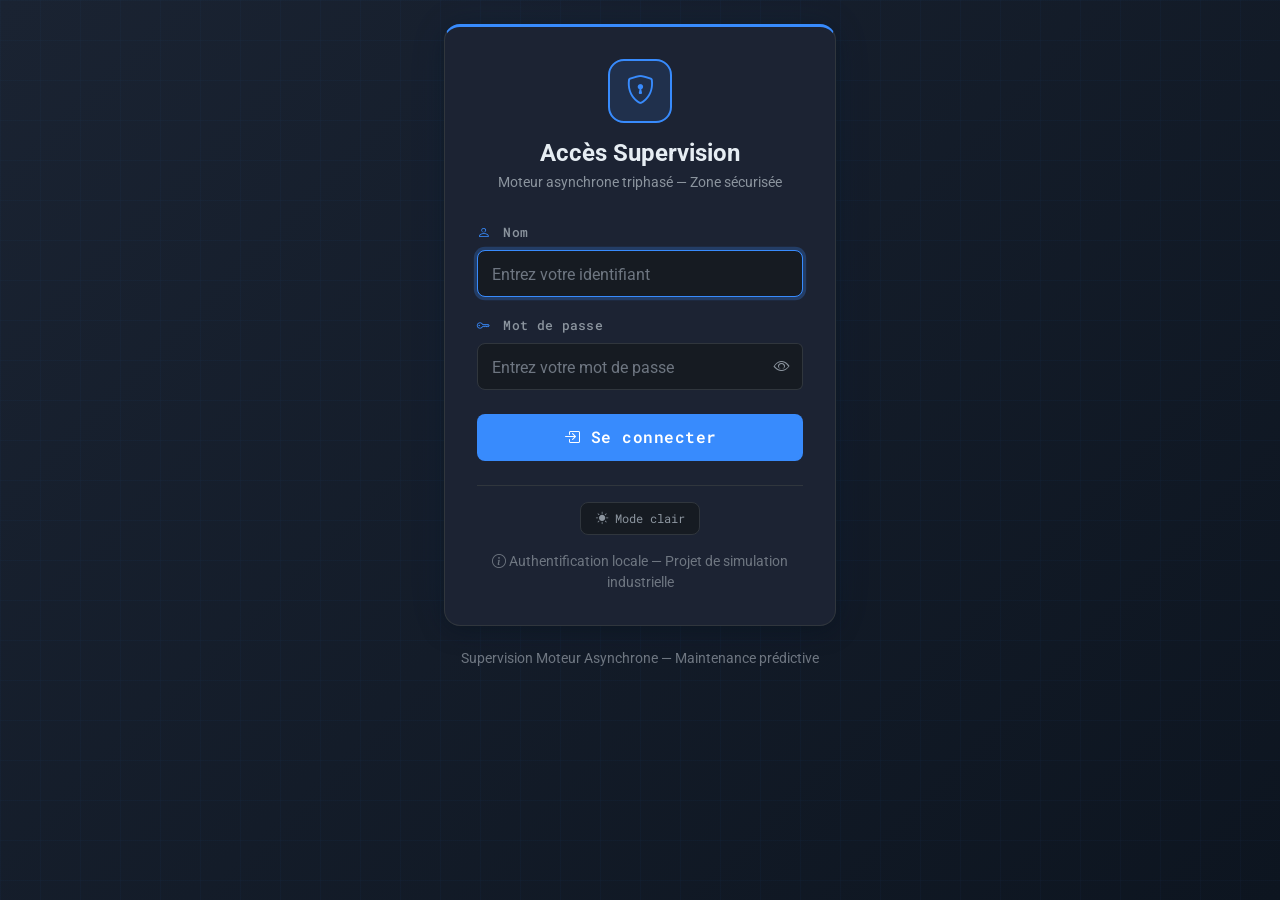
==== admin.html @ d915f043 "first commit" ====
<!DOCTYPE html>
<html lang="fr">
<head>
  <meta charset="UTF-8">
  <meta name="viewport" content="width=device-width, initial-scale=1.0">
  <script>(function(){var t=localStorage.getItem('motorSupervisionTheme')||'dark';document.documentElement.setAttribute('data-theme',t);document.documentElement.setAttribute('data-bs-theme',t==='light'?'light':'dark');})();</script>
  <title>Espace Admin — Supervision Moteur</title>

  <!-- Bootstrap 5 -->
  <link href="https://cdn.jsdelivr.net/npm/bootstrap@5.3.3/dist/css/bootstrap.min.css" rel="stylesheet">
  <!-- Bootstrap Icons -->
  <link href="https://cdn.jsdelivr.net/npm/bootstrap-icons@1.11.3/font/bootstrap-icons.min.css" rel="stylesheet">
  <!-- Google Fonts -->
  <link href="https://fonts.googleapis.com/css2?family=Roboto+Mono:wght@400;500;700&family=Roboto:wght@300;400;500;700&display=swap" rel="stylesheet">
  <!-- Custom styles -->
  <link rel="stylesheet" href="style.css">
</head>
<body data-page="admin">

  <!-- En-tête industriel -->
  <header class="app-header">
    <div class="container-fluid">
      <div class="row align-items-center">
        <div class="col-md-5">
          <div class="d-flex align-items-center gap-3">
            <div class="header-icon">
              <i class="bi bi-person-badge"></i>
            </div>
            <div>
              <h1 class="header-title mb-0">Espace Administrateur</h1>
              <p class="header-subtitle mb-0">Informations du compte — Supervision moteur</p>
            </div>
          </div>
        </div>
        <div class="col-md-7 text-md-end mt-3 mt-md-0">
          <nav class="app-nav d-flex flex-wrap align-items-center justify-content-md-end gap-2 mb-2">
            <a href="dashboard.html" class="nav-app-link" data-page="dashboard">
              <i class="bi bi-speedometer2"></i> Dashboard
            </a>
            <a href="intervention.html" class="nav-app-link" data-page="intervention">
              <i class="bi bi-clipboard-check"></i> Interventions
            </a>
            <a href="admin.html" class="nav-app-link" data-page="admin">
              <i class="bi bi-person-badge"></i> Espace Admin
            </a>
          </nav>
          <div class="header-meta d-flex flex-wrap align-items-center justify-content-md-end gap-2">
            <span class="user-badge" id="userBadge">
              <i class="bi bi-person-circle"></i>
              <span id="loggedInUser">Abdel KAWIL</span>
            </span>
            <span id="currentDateTime" class="datetime-display"></span>
            <button class="btn btn-toolbar btn-sm" id="btnThemeToggle" title="Changer le thème">
              <i class="bi bi-sun-fill"></i>
            </button>
            <button class="btn btn-outline-light btn-sm btn-logout" id="btnLogout" title="Déconnexion">
              <i class="bi bi-box-arrow-right"></i> Logout
            </button>
          </div>
        </div>
      </div>
    </div>
  </header>

  <main class="container-fluid py-4">

    <section class="row justify-content-center">
      <div class="col-lg-8 col-xl-7">

        <!-- Carte profil -->
        <div class="card admin-profile-card mb-4">
          <div class="card-header chart-header">
            <i class="bi bi-shield-check"></i> Profil administrateur connecté
          </div>
          <div class="card-body">
            <div class="admin-avatar-section text-center mb-4">
              <div class="admin-avatar mx-auto">
                <i class="bi bi-person-fill"></i>
              </div>
              <h2 class="admin-name mt-3 mb-1" id="admin-fullName">Abdel KAWIL</h2>
              <span class="badge admin-role-badge" id="admin-role">Administrateur</span>
            </div>

            <div class="admin-info-list">
              <div class="admin-info-row">
                <span class="admin-info-label"><i class="bi bi-person"></i> Nom d'utilisateur</span>
                <span class="admin-info-value" id="admin-username">Abdel KAWIL</span>
              </div>
              <div class="admin-info-row">
                <span class="admin-info-label"><i class="bi bi-key"></i> Mot de passe</span>
                <span class="admin-info-value admin-password-row">
                  <span id="admin-password" class="admin-password-mask">•••••••••••</span>
                  <button type="button" class="btn btn-sm btn-outline-secondary ms-2" id="btnToggleAdminPassword">
                    <i class="bi bi-eye"></i> Afficher
                  </button>
                </span>
              </div>
              <div class="admin-info-row">
                <span class="admin-info-label"><i class="bi bi-envelope"></i> E-mail</span>
                <span class="admin-info-value" id="admin-email">—</span>
              </div>
              <div class="admin-info-row">
                <span class="admin-info-label"><i class="bi bi-building"></i> Service</span>
                <span class="admin-info-value" id="admin-department">—</span>
              </div>
              <div class="admin-info-row">
                <span class="admin-info-label"><i class="bi bi-lock"></i> Niveau d'accès</span>
                <span class="admin-info-value" id="admin-access">—</span>
              </div>
              <div class="admin-info-row">
                <span class="admin-info-label"><i class="bi bi-clock-history"></i> Dernière connexion</span>
                <span class="admin-info-value" id="admin-loginTime">—</span>
              </div>
            </div>
          </div>
        </div>

        <!-- Carte actions rapides -->
        <div class="card admin-actions-card">
          <div class="card-header chart-header">
            <i class="bi bi-grid"></i> Accès rapide
          </div>
          <div class="card-body">
            <div class="row g-3">
              <div class="col-md-6">
                <a href="dashboard.html" class="admin-action-link">
                  <i class="bi bi-speedometer2"></i>
                  <div>
                    <strong>Tableau de bord</strong>
                    <small>Supervision et réglages moteur</small>
                  </div>
                </a>
              </div>
              <div class="col-md-6">
                <button type="button" class="admin-action-link admin-action-logout w-100 text-start" id="btnLogoutCard">
                  <i class="bi bi-box-arrow-right"></i>
                  <div>
                    <strong>Déconnexion</strong>
                    <small>Quitter la session en cours</small>
                  </div>
                </button>
              </div>
            </div>
          </div>
        </div>

      </div>
    </section>

  </main>

  <footer class="app-footer text-center py-3">
    <small>Espace administrateur — Supervision moteur asynchrone triphasé</small>
  </footer>

  <!-- Bootstrap JS -->
  <script src="https://cdn.jsdelivr.net/npm/bootstrap@5.3.3/dist/js/bootstrap.bundle.min.js"></script>
  <!-- Application -->
  <script src="script.js"></script>
</body>
</html>
---- style.css ----
/* ============================================================
   Supervision Moteur Asynchrone — Styles industriels
   ============================================================ */

:root,
[data-theme="dark"] {
  --bg-primary: #0d1117;
  --bg-secondary: #161b22;
  --bg-card: #1c2333;
  --bg-card-hover: #222b3d;
  --border-color: #30363d;
  --text-primary: #e6edf3;
  --text-secondary: #8b949e;
  --text-muted: #6e7681;
  --accent-blue: #388bfd;
  --accent-cyan: #39d353;
  --status-ok: #238636;
  --status-ok-glow: rgba(35, 134, 54, 0.4);
  --status-alarm: #da3633;
  --status-alarm-glow: rgba(218, 54, 51, 0.4);
  --status-warning: #d29922;
  --header-gradient: linear-gradient(135deg, #1a2332 0%, #0d1520 100%);
  --card-shadow: 0 4px 24px rgba(0, 0, 0, 0.35);
  --chart-grid: rgba(255, 255, 255, 0.05);
  --chart-tick: #6e7681;
  --chart-legend: #8b949e;
  --btn-outline-color: rgba(255, 255, 255, 0.65);
  --toolbar-bg: rgba(255, 255, 255, 0.04);
  --font-main: 'Roboto', sans-serif;
  --font-mono: 'Roboto Mono', monospace;
}

[data-theme="light"] {
  --bg-primary: #eef2f7;
  --bg-secondary: #ffffff;
  --bg-card: #ffffff;
  --bg-card-hover: #f6f8fa;
  --border-color: #d0d7de;
  --text-primary: #1f2328;
  --text-secondary: #57606a;
  --text-muted: #8c959f;
  --accent-blue: #0969da;
  --accent-cyan: #1a7f37;
  --status-ok: #1a7f37;
  --status-ok-glow: rgba(26, 127, 55, 0.25);
  --status-alarm: #cf222e;
  --status-alarm-glow: rgba(207, 34, 46, 0.25);
  --status-warning: #9a6700;
  --header-gradient: linear-gradient(135deg, #ffffff 0%, #e8eef5 100%);
  --card-shadow: 0 4px 20px rgba(31, 35, 40, 0.08);
  --chart-grid: rgba(31, 35, 40, 0.08);
  --chart-tick: #57606a;
  --chart-legend: #57606a;
  --btn-outline-color: #57606a;
  --toolbar-bg: #f6f8fa;
}

/* --- Base --- */
* {
  box-sizing: border-box;
}

body {
  font-family: var(--font-main);
  background-color: var(--bg-primary);
  color: var(--text-primary);
  min-height: 100vh;
  display: flex;
  flex-direction: column;
  transition: background-color 0.3s ease, color 0.3s ease;
}

main {
  flex: 1;
}

/* --- En-tête --- */
.app-header {
  background: var(--header-gradient);
  border-bottom: 2px solid var(--accent-blue);
  padding: 1.25rem 0;
  box-shadow: var(--card-shadow);
}

.header-icon {
  width: 52px;
  height: 52px;
  background: rgba(56, 139, 253, 0.15);
  border: 2px solid var(--accent-blue);
  border-radius: 12px;
  display: flex;
  align-items: center;
  justify-content: center;
  font-size: 1.6rem;
  color: var(--accent-blue);
}

.header-title {
  font-size: 1.4rem;
  font-weight: 700;
  letter-spacing: 0.5px;
  color: var(--text-primary);
}

.header-subtitle {
  font-size: 0.85rem;
  color: var(--text-secondary);
}

.datetime-display {
  font-family: var(--font-mono);
  font-size: 0.9rem;
  color: var(--text-secondary);
}

#simulationBadge {
  font-family: var(--font-mono);
  font-size: 0.75rem;
  letter-spacing: 1px;
}

#simulationBadge.running {
  background-color: var(--status-ok) !important;
  animation: pulse-badge 2s infinite;
}

@keyframes pulse-badge {
  0%, 100% { opacity: 1; }
  50% { opacity: 0.7; }
}

/* --- Barre d'état moteur --- */
.status-bar-card {
  background: var(--bg-card);
  border: 1px solid var(--border-color);
  border-radius: 12px;
  box-shadow: var(--card-shadow);
}

.status-indicator {
  width: 48px;
  height: 48px;
  border-radius: 50%;
  background-color: var(--status-ok);
  box-shadow: 0 0 20px var(--status-ok-glow);
  transition: all 0.4s ease;
  flex-shrink: 0;
}

.status-indicator.alarm {
  background-color: var(--status-alarm);
  box-shadow: 0 0 20px var(--status-alarm-glow);
  animation: blink-alarm 1s infinite;
}

@keyframes blink-alarm {
  0%, 100% { opacity: 1; }
  50% { opacity: 0.5; }
}

.status-label {
  font-family: var(--font-mono);
  font-size: 0.85rem;
  color: var(--text-secondary);
  display: block;
}

.status-value {
  font-family: var(--font-mono);
  font-size: 1.5rem;
  font-weight: 700;
  letter-spacing: 2px;
}

.status-value.ok {
  color: var(--status-ok);
}

.status-value.alarm {
  color: var(--status-alarm);
}

.btn-control {
  font-family: var(--font-mono);
  font-weight: 500;
  letter-spacing: 0.5px;
  min-width: 110px;
  border-radius: 8px;
  transition: transform 0.15s ease;
}

.btn-control:hover:not(:disabled) {
  transform: translateY(-1px);
}

.btn-control:active:not(:disabled) {
  transform: translateY(0);
}

/* --- Cartes capteurs --- */
.sensor-card {
  background: var(--bg-card);
  border: 1px solid var(--border-color);
  border-radius: 12px;
  box-shadow: var(--card-shadow);
  transition: border-color 0.3s ease, box-shadow 0.3s ease;
  overflow: hidden;
}

.sensor-card.status-ok {
  border-color: var(--status-ok);
  box-shadow: 0 0 12px var(--status-ok-glow);
}

.sensor-card.status-alarm {
  border-color: var(--status-alarm);
  box-shadow: 0 0 16px var(--status-alarm-glow);
}

.sensor-header {
  background: rgba(255, 255, 255, 0.03);
  border-bottom: 1px solid var(--border-color);
  display: flex;
  align-items: center;
  gap: 0.5rem;
  font-weight: 600;
  font-size: 0.95rem;
  padding: 0.75rem 1rem;
}

.sensor-header i {
  font-size: 1.1rem;
  color: var(--accent-blue);
}

.sensor-status-badge {
  margin-left: auto;
  font-family: var(--font-mono);
  font-size: 0.7rem;
  font-weight: 700;
  letter-spacing: 1px;
  padding: 0.2rem 0.6rem;
  border-radius: 4px;
  background-color: var(--status-ok);
  color: #fff;
}

.sensor-status-badge.alarm {
  background-color: var(--status-alarm);
  animation: blink-alarm 1s infinite;
}

.sensor-value {
  font-family: var(--font-mono);
  font-size: 2.8rem;
  font-weight: 700;
  line-height: 1.1;
  color: var(--text-primary);
  margin-top: 0.5rem;
}

.sensor-unit {
  font-family: var(--font-mono);
  font-size: 0.9rem;
  color: var(--text-secondary);
  margin-bottom: 0.5rem;
}

.sensor-threshold {
  font-size: 0.75rem;
  color: var(--text-muted);
  font-family: var(--font-mono);
}

.sensor-controls {
  border-top: 1px solid var(--border-color);
  padding-top: 0.75rem;
}

/* Sliders personnalisés */
.form-range {
  accent-color: var(--accent-blue);
}

.sensor-input {
  font-family: var(--font-mono);
  background-color: var(--bg-secondary);
  border-color: var(--border-color);
  color: var(--text-primary);
  text-align: center;
}

.sensor-input:focus {
  background-color: var(--bg-secondary);
  border-color: var(--accent-blue);
  color: var(--text-primary);
  box-shadow: 0 0 0 0.2rem rgba(56, 139, 253, 0.25);
}

.input-group-text {
  background-color: var(--bg-secondary);
  border-color: var(--border-color);
  color: var(--text-secondary);
  font-family: var(--font-mono);
  font-size: 0.8rem;
}

/* --- Panneau de réglage moteur --- */
.control-panel-card {
  background: var(--bg-card);
  border: 1px solid var(--border-color);
  border-radius: 12px;
  box-shadow: var(--card-shadow);
  border-left: 4px solid var(--accent-blue);
}

.control-panel-desc {
  font-size: 0.88rem;
  color: var(--text-secondary);
  margin-bottom: 1.25rem;
  padding-bottom: 1rem;
  border-bottom: 1px solid var(--border-color);
}

.control-item {
  background: var(--bg-secondary);
  border: 1px solid var(--border-color);
  border-radius: 10px;
  padding: 1rem 1.15rem;
  height: 100%;
  transition: border-color 0.2s ease;
}

.control-item:hover {
  border-color: rgba(56, 139, 253, 0.4);
}

.control-item-header {
  display: flex;
  align-items: center;
  gap: 0.5rem;
  margin-bottom: 0.75rem;
  font-weight: 600;
  font-size: 0.95rem;
}

.control-item-header i {
  color: var(--accent-blue);
  font-size: 1.1rem;
}

.control-live-value {
  margin-left: auto;
  font-family: var(--font-mono);
  font-size: 0.85rem;
  font-weight: 700;
  color: var(--accent-cyan);
  background: rgba(57, 211, 83, 0.08);
  padding: 0.15rem 0.5rem;
  border-radius: 4px;
}

.btn-step {
  font-family: var(--font-mono);
  font-weight: 700;
  min-width: 36px;
  border-color: var(--border-color);
  color: var(--text-primary);
}

.btn-step:hover {
  background-color: var(--accent-blue);
  border-color: var(--accent-blue);
  color: #fff;
}

.manual-mode-switch .form-check-input {
  width: 2.5em;
  height: 1.25em;
  cursor: pointer;
}

.manual-mode-switch .form-check-input:checked {
  background-color: var(--status-warning);
  border-color: var(--status-warning);
}

.manual-mode-switch .form-check-label {
  font-family: var(--font-mono);
  font-size: 0.8rem;
  color: var(--text-secondary);
  cursor: pointer;
}

/* --- Graphiques --- */
.chart-card {
  background: var(--bg-card);
  border: 1px solid var(--border-color);
  border-radius: 12px;
  box-shadow: var(--card-shadow);
}

.chart-header {
  background: rgba(255, 255, 255, 0.03);
  border-bottom: 1px solid var(--border-color);
  font-weight: 600;
  font-size: 0.95rem;
  padding: 0.75rem 1rem;
}

.chart-header i {
  color: var(--accent-blue);
  margin-right: 0.4rem;
}

.chart-card .card-body {
  padding: 1rem;
  min-height: 280px;
}

/* --- Journal d'événements --- */
.log-card {
  background: var(--bg-card);
  border: 1px solid var(--border-color);
  border-radius: 12px;
  box-shadow: var(--card-shadow);
}

.log-container {
  max-height: 220px;
  overflow-y: auto;
  padding: 0.75rem 1rem;
  font-family: var(--font-mono);
  font-size: 0.8rem;
}

.log-container::-webkit-scrollbar {
  width: 6px;
}

.log-container::-webkit-scrollbar-track {
  background: var(--bg-secondary);
}

.log-container::-webkit-scrollbar-thumb {
  background: var(--border-color);
  border-radius: 3px;
}

.log-entry {
  padding: 0.35rem 0;
  border-bottom: 1px solid rgba(255, 255, 255, 0.04);
  display: flex;
  gap: 0.75rem;
}

.log-time {
  color: var(--text-muted);
  flex-shrink: 0;
}

.log-message {
  color: var(--text-secondary);
}

.log-entry.log-alarm .log-message {
  color: var(--status-alarm);
  font-weight: 600;
}

.log-entry.log-ok .log-message {
  color: var(--status-ok);
}

.log-entry.log-info .log-message {
  color: var(--accent-blue);
}

.log-entry.log-warning .log-message {
  color: var(--status-warning);
}

/* --- Footer --- */
.app-footer {
  background: var(--bg-secondary);
  border-top: 1px solid var(--border-color);
  color: var(--text-muted);
}

/* --- Page de connexion --- */
.login-page {
  justify-content: center;
  align-items: center;
  position: relative;
  overflow: hidden;
}

.login-background {
  position: fixed;
  inset: 0;
  background: var(--header-gradient);
  z-index: 0;
}

.login-grid-overlay {
  position: absolute;
  inset: 0;
  background-image:
    linear-gradient(rgba(56, 139, 253, 0.03) 1px, transparent 1px),
    linear-gradient(90deg, rgba(56, 139, 253, 0.03) 1px, transparent 1px);
  background-size: 40px 40px;
}

.login-container {
  position: relative;
  z-index: 1;
  width: 100%;
  max-width: 440px;
  padding: 1.5rem;
}

.login-card {
  background: var(--bg-card);
  border: 1px solid var(--border-color);
  border-radius: 16px;
  box-shadow: var(--card-shadow), 0 0 40px rgba(56, 139, 253, 0.08);
  padding: 2rem;
  border-top: 3px solid var(--accent-blue);
}

.login-icon {
  width: 64px;
  height: 64px;
  background: rgba(56, 139, 253, 0.12);
  border: 2px solid var(--accent-blue);
  border-radius: 16px;
  display: flex;
  align-items: center;
  justify-content: center;
  font-size: 1.8rem;
  color: var(--accent-blue);
  margin-bottom: 1rem;
}

.login-title {
  font-size: 1.5rem;
  font-weight: 700;
  color: var(--text-primary);
  margin-bottom: 0.25rem;
}

.login-subtitle {
  font-size: 0.85rem;
  color: var(--text-secondary);
  margin-bottom: 0;
}

.login-form {
  margin-top: 1.75rem;
}

.login-label {
  font-family: var(--font-mono);
  font-size: 0.8rem;
  font-weight: 500;
  color: var(--text-secondary);
  letter-spacing: 0.3px;
}

.login-label i {
  color: var(--accent-blue);
  margin-right: 0.3rem;
}

.login-input {
  font-family: var(--font-mono);
  background-color: var(--bg-secondary);
  border-color: var(--border-color);
  color: var(--text-primary);
  padding: 0.65rem 0.85rem;
  border-radius: 8px;
}

.login-input::placeholder {
  color: var(--text-muted);
  font-family: var(--font-main);
}

.login-input:focus {
  background-color: var(--bg-secondary);
  border-color: var(--accent-blue);
  color: var(--text-primary);
  box-shadow: 0 0 0 0.2rem rgba(56, 139, 253, 0.25);
}

.btn-toggle-password {
  background-color: var(--bg-secondary);
  border: 1px solid var(--border-color);
  color: var(--text-secondary);
  border-left: none;
}

.btn-toggle-password:hover {
  background-color: var(--bg-card-hover);
  color: var(--text-primary);
}

.btn-login {
  font-family: var(--font-mono);
  font-weight: 600;
  letter-spacing: 0.5px;
  padding: 0.7rem;
  border-radius: 8px;
  background-color: var(--accent-blue);
  border: none;
  transition: transform 0.15s ease, box-shadow 0.15s ease;
}

.btn-login:hover {
  background-color: #4393ff;
  transform: translateY(-1px);
  box-shadow: 0 4px 16px rgba(56, 139, 253, 0.35);
}

.login-error {
  font-family: var(--font-mono);
  font-size: 0.85rem;
  border-radius: 8px;
  background-color: rgba(218, 54, 51, 0.12);
  border-color: var(--status-alarm);
  color: #f85149;
}

.login-footer {
  margin-top: 1.5rem;
  padding-top: 1rem;
  border-top: 1px solid var(--border-color);
}

.login-footer small {
  color: var(--text-muted) !important;
}

.login-copyright {
  margin-top: 1.25rem;
  color: var(--text-muted);
}

/* --- Badge utilisateur & logout (dashboard) --- */
.user-badge {
  display: inline-flex;
  align-items: center;
  gap: 0.35rem;
  font-family: var(--font-mono);
  font-size: 0.8rem;
  color: var(--text-secondary);
  background: rgba(255, 255, 255, 0.05);
  border: 1px solid var(--border-color);
  border-radius: 6px;
  padding: 0.25rem 0.6rem;
}

.user-badge i {
  color: var(--accent-blue);
  font-size: 1rem;
}

.btn-logout {
  font-family: var(--font-mono);
  font-size: 0.75rem;
  letter-spacing: 0.5px;
  border-color: var(--border-color);
  color: var(--btn-outline-color);
  transition: all 0.15s ease;
}

[data-theme="dark"] .btn-logout {
  border-color: rgba(255, 255, 255, 0.25);
  color: rgba(255, 255, 255, 0.85);
}

/* --- Bouton thème --- */
.btn-toolbar {
  font-family: var(--font-mono);
  font-size: 0.8rem;
  border: 1px solid var(--border-color);
  background: var(--toolbar-bg);
  color: var(--text-secondary);
  border-radius: 8px;
  padding: 0.35rem 0.65rem;
  transition: all 0.2s ease;
}

.btn-toolbar:hover {
  background: var(--accent-blue);
  border-color: var(--accent-blue);
  color: #fff;
  transform: translateY(-1px);
}

.btn-theme-login {
  font-family: var(--font-mono);
  font-size: 0.78rem;
  border: 1px solid var(--border-color);
  background: var(--bg-secondary);
  color: var(--text-secondary);
  border-radius: 8px;
  padding: 0.4rem 0.9rem;
  transition: all 0.2s ease;
}

.btn-theme-login:hover {
  border-color: var(--accent-blue);
  color: var(--accent-blue);
  background: rgba(56, 139, 253, 0.08);
}

/* --- Cartes : transition thème --- */
.sensor-card,
.chart-card,
.log-card,
.status-bar-card,
.control-panel-card,
.admin-profile-card {
  transition: background-color 0.3s ease, border-color 0.3s ease, box-shadow 0.3s ease;
}

.btn-logout:hover {
  background-color: var(--status-alarm);
  border-color: var(--status-alarm);
  color: #fff;
}

/* --- Navigation application --- */
.app-nav {
  border-bottom: 1px solid rgba(255, 255, 255, 0.06);
  padding-bottom: 0.5rem;
}

.nav-app-link {
  display: inline-flex;
  align-items: center;
  gap: 0.35rem;
  font-family: var(--font-mono);
  font-size: 0.8rem;
  color: var(--text-secondary);
  text-decoration: none;
  padding: 0.35rem 0.75rem;
  border-radius: 6px;
  border: 1px solid transparent;
  transition: all 0.15s ease;
}

.nav-app-link:hover {
  color: var(--text-primary);
  background: rgba(255, 255, 255, 0.05);
  border-color: var(--border-color);
}

.nav-app-link.active {
  color: var(--accent-blue);
  background: rgba(56, 139, 253, 0.12);
  border-color: rgba(56, 139, 253, 0.35);
}

/* --- Espace Admin --- */
.admin-profile-card,
.admin-actions-card {
  background: var(--bg-card);
  border: 1px solid var(--border-color);
  border-radius: 12px;
  box-shadow: var(--card-shadow);
}

.admin-profile-card {
  border-top: 3px solid var(--accent-blue);
}

.admin-avatar {
  width: 88px;
  height: 88px;
  border-radius: 50%;
  background: rgba(56, 139, 253, 0.15);
  border: 3px solid var(--accent-blue);
  display: flex;
  align-items: center;
  justify-content: center;
  font-size: 2.5rem;
  color: var(--accent-blue);
}

.admin-name {
  font-size: 1.5rem;
  font-weight: 700;
  color: var(--text-primary);
}

.admin-role-badge {
  font-family: var(--font-mono);
  font-size: 0.75rem;
  letter-spacing: 0.5px;
  background-color: rgba(56, 139, 253, 0.2) !important;
  color: var(--accent-blue) !important;
  border: 1px solid rgba(56, 139, 253, 0.4);
  padding: 0.35rem 0.75rem;
}

.admin-info-list {
  border-top: 1px solid var(--border-color);
  padding-top: 0.5rem;
}

.admin-info-row {
  display: flex;
  flex-wrap: wrap;
  justify-content: space-between;
  align-items: center;
  gap: 0.5rem 1rem;
  padding: 0.85rem 0;
  border-bottom: 1px solid rgba(255, 255, 255, 0.04);
}

.admin-info-row:last-child {
  border-bottom: none;
}

.admin-info-label {
  font-size: 0.85rem;
  color: var(--text-secondary);
  display: flex;
  align-items: center;
  gap: 0.4rem;
}

.admin-info-label i {
  color: var(--accent-blue);
}

.admin-info-value {
  font-family: var(--font-mono);
  font-size: 0.9rem;
  font-weight: 500;
  color: var(--text-primary);
  text-align: right;
}

.admin-password-row {
  display: flex;
  align-items: center;
  justify-content: flex-end;
  flex-wrap: wrap;
  gap: 0.25rem;
}

.admin-password-mask {
  letter-spacing: 2px;
}

.admin-action-link {
  display: flex;
  align-items: center;
  gap: 1rem;
  padding: 1rem 1.15rem;
  background: var(--bg-secondary);
  border: 1px solid var(--border-color);
  border-radius: 10px;
  color: var(--text-primary);
  text-decoration: none;
  transition: all 0.15s ease;
  height: 100%;
}

.admin-action-link i {
  font-size: 1.5rem;
  color: var(--accent-blue);
  flex-shrink: 0;
}

.admin-action-link strong {
  display: block;
  font-size: 0.95rem;
}

.admin-action-link small {
  color: var(--text-muted);
  font-size: 0.78rem;
}

.admin-action-link:hover {
  border-color: var(--accent-blue);
  background: rgba(56, 139, 253, 0.08);
  color: var(--text-primary);
  transform: translateY(-1px);
}

.admin-action-logout {
  background: var(--bg-secondary);
  border: 1px solid var(--border-color);
  cursor: pointer;
}

.admin-action-logout:hover {
  border-color: var(--status-alarm);
  background: rgba(218, 54, 51, 0.1);
}

.admin-action-logout i {
  color: var(--status-alarm);
}

/* --- Fiches d'intervention --- */
.intervention-stat-card,
.intervention-form-card,
.intervention-list-card {
  background: var(--bg-card);
  border: 1px solid var(--border-color);
  border-radius: 12px;
  box-shadow: var(--card-shadow);
  transition: background-color 0.3s ease, border-color 0.3s ease;
}

.intervention-form-card {
  border-top: 3px solid var(--accent-blue);
}

.intervention-list-card {
  border-top: 3px solid var(--status-warning);
}

.stat-icon {
  font-size: 2rem;
  opacity: 0.9;
}

.stat-icon.stat-open { color: var(--accent-blue); }
.stat-icon.stat-progress { color: var(--status-warning); }
.stat-icon.stat-closed { color: var(--status-ok); }

.stat-value {
  font-family: var(--font-mono);
  font-size: 1.75rem;
  font-weight: 700;
  color: var(--text-primary);
  line-height: 1;
}

.stat-label {
  font-size: 0.8rem;
  color: var(--text-muted);
}

.intervention-label {
  font-family: var(--font-mono);
  font-size: 0.78rem;
  color: var(--text-secondary);
  margin-bottom: 0.25rem;
}

.intervention-input,
.intervention-filter {
  font-family: var(--font-mono);
  font-size: 0.85rem;
  background-color: var(--bg-secondary);
  border-color: var(--border-color);
  color: var(--text-primary);
}

.intervention-input:focus,
.intervention-filter:focus {
  background-color: var(--bg-secondary);
  border-color: var(--accent-blue);
  color: var(--text-primary);
  box-shadow: 0 0 0 0.2rem rgba(56, 139, 253, 0.2);
}

.intervention-measures-box {
  background: var(--bg-secondary);
  border: 1px solid var(--border-color);
  border-radius: 8px;
  padding: 0.85rem;
}

.intervention-measures-title {
  font-size: 0.82rem;
  font-weight: 600;
  color: var(--text-secondary);
}

.intervention-measures-title i {
  color: var(--accent-blue);
  margin-right: 0.3rem;
}

.measure-readonly {
  font-family: var(--font-mono);
  font-weight: 600;
  font-size: 0.95rem;
  color: var(--accent-cyan);
}

.btn-intervention-save {
  font-family: var(--font-mono);
  font-weight: 600;
}

.intervention-list {
  max-height: 620px;
  overflow-y: auto;
}

.intervention-empty {
  text-align: center;
  padding: 3rem 1.5rem;
  color: var(--text-muted);
}

.intervention-empty i {
  font-size: 2.5rem;
  opacity: 0.4;
  display: block;
  margin-bottom: 0.75rem;
}

.intervention-item {
  display: flex;
  align-items: flex-start;
  justify-content: space-between;
  gap: 1rem;
  padding: 1rem 1.15rem;
  border-bottom: 1px solid var(--border-color);
  transition: background-color 0.15s ease;
}

.intervention-item:hover {
  background: var(--toolbar-bg);
}

.intervention-item-ref {
  font-family: var(--font-mono);
  font-weight: 700;
  font-size: 0.95rem;
  color: var(--accent-blue);
  margin-bottom: 0.35rem;
}

.intervention-item-meta {
  display: flex;
  flex-wrap: wrap;
  gap: 0.5rem 0.75rem;
  font-size: 0.78rem;
  color: var(--text-muted);
  margin-bottom: 0.4rem;
}

.intervention-item-meta i {
  margin-right: 0.2rem;
}

.intervention-item-motif {
  font-size: 0.85rem;
  color: var(--text-secondary);
  line-height: 1.4;
}

.intervention-item-actions {
  display: flex;
  flex-shrink: 0;
  gap: 0.35rem;
}

.intervention-badge-type {
  background: rgba(56, 139, 253, 0.15) !important;
  color: var(--accent-blue) !important;
  font-family: var(--font-mono);
  font-size: 0.68rem;
}

.intervention-badge-statut {
  font-family: var(--font-mono);
  font-size: 0.68rem;
}

.statut-badge-ouverte { background: var(--accent-blue) !important; }
.statut-badge-en_cours { background: var(--status-warning) !important; color: #1f2328 !important; }
.statut-badge-cloturee { background: var(--status-ok) !important; }

.intervention-item.priorite-haute {
  border-left: 3px solid var(--status-alarm);
}

.btn-control.btn-info {
  background: linear-gradient(135deg, #0969da 0%, #0550ae 100%);
  border: none;
  color: #fff;
}

.btn-control.btn-info:hover {
  background: linear-gradient(135deg, #218bff 0%, #0969da 100%);
  color: #fff;
}

/* --- Aperçu / impression fiche --- */
.intervention-print-card {
  background: #fff;
  color: #1f2328;
  border: 1px solid #d0d7de;
  border-radius: 8px;
}

[data-theme="dark"] .intervention-print-card {
  background: var(--bg-card);
  color: var(--text-primary);
  border-color: var(--border-color);
}

.intervention-print-body {
  padding: 2rem;
}

.print-header {
  display: flex;
  justify-content: space-between;
  align-items: flex-start;
  border-bottom: 3px solid #0969da;
  padding-bottom: 1rem;
  margin-bottom: 1.5rem;
}

.print-header h2 {
  font-size: 1.4rem;
  font-weight: 700;
  margin: 0;
  color: #0969da;
}

.print-subtitle {
  font-size: 0.85rem;
  color: #57606a;
  margin: 0.25rem 0 0;
}

.print-ref-box {
  text-align: right;
  font-family: var(--font-mono);
}

.print-ref-box strong {
  display: block;
  font-size: 1.1rem;
  color: #0969da;
}

.print-section-title {
  font-size: 0.95rem;
  font-weight: 700;
  color: #0969da;
  margin: 1.25rem 0 0.5rem;
  padding-bottom: 0.25rem;
  border-bottom: 1px solid #d0d7de;
}

.print-table {
  width: 100%;
  border-collapse: collapse;
  font-size: 0.85rem;
  margin-bottom: 0.5rem;
}

.print-table th,
.print-table td {
  border: 1px solid #d0d7de;
  padding: 0.5rem 0.75rem;
  text-align: left;
}

.print-table th {
  background: #f6f8fa;
  font-weight: 600;
  width: 18%;
  color: #57606a;
}

.print-text {
  font-size: 0.88rem;
  line-height: 1.55;
  margin: 0;
  padding: 0.5rem 0;
}

.print-signatures {
  display: flex;
  gap: 2rem;
  margin-top: 2.5rem;
}

.print-signature-box {
  flex: 1;
  text-align: center;
}

.print-signature-box span {
  font-size: 0.8rem;
  color: #57606a;
}

.print-signature-line {
  border-bottom: 1px solid #1f2328;
  margin: 2rem 0 0.35rem;
  height: 1px;
}

.print-footer-note {
  font-size: 0.72rem;
  color: #8c959f;
  margin-top: 2rem;
  text-align: center;
}

@media print {
  body * {
    visibility: hidden;
  }

  #printPreview,
  #printPreview * {
    visibility: visible;
  }

  #printPreview {
    position: absolute;
    left: 0;
    top: 0;
    width: 100%;
    border: none;
    box-shadow: none;
  }

  .no-print,
  .app-header,
  .app-footer,
  .app-nav,
  .intervention-form-card,
  .intervention-list-card,
  .intervention-stat-card {
    display: none !important;
  }

  .intervention-print-card {
    background: #fff !important;
    color: #000 !important;
  }
}

/* --- Responsive --- */
@media (max-width: 768px) {
  .header-title {
    font-size: 1.1rem;
  }

  .sensor-value {
    font-size: 2.2rem;
  }

  .status-value {
    font-size: 1.2rem;
  }

  .motor-status {
    width: 100%;
  }

  .control-buttons {
    width: 100%;
    justify-content: center;
  }

  .header-meta {
    justify-content: center !important;
  }

  .login-card {
    padding: 1.5rem;
  }
}
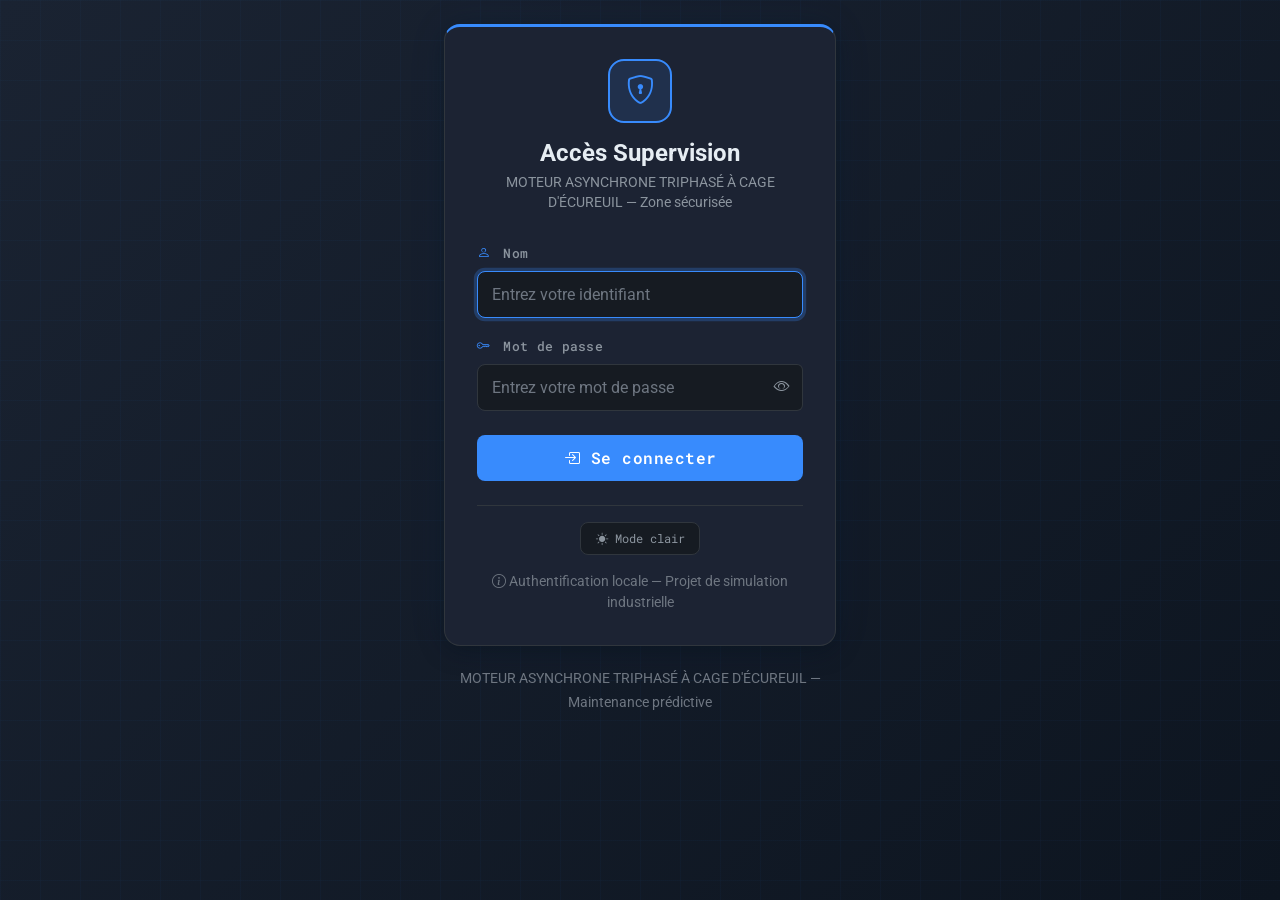
==== commit 845d9eab: "Ajout des seuils, alarmes et diagnostic moteur" ====
--- a/admin.html
+++ b/admin.html
@@ -4,7 +4,7 @@
   <meta charset="UTF-8">
   <meta name="viewport" content="width=device-width, initial-scale=1.0">
   <script>(function(){var t=localStorage.getItem('motorSupervisionTheme')||'dark';document.documentElement.setAttribute('data-theme',t);document.documentElement.setAttribute('data-bs-theme',t==='light'?'light':'dark');})();</script>
-  <title>Espace Admin — Supervision Moteur</title>
+  <title>Espace Admin — MOTEUR ASYNCHRONE TRIPHASÉ À CAGE D'ÉCUREUIL</title>
 
   <!-- Bootstrap 5 -->
   <link href="https://cdn.jsdelivr.net/npm/bootstrap@5.3.3/dist/css/bootstrap.min.css" rel="stylesheet">
@@ -28,7 +28,7 @@
             </div>
             <div>
               <h1 class="header-title mb-0">Espace Administrateur</h1>
-              <p class="header-subtitle mb-0">Informations du compte — Supervision moteur</p>
+              <p class="header-subtitle mb-0">Informations du compte — MOTEUR ASYNCHRONE TRIPHASÉ À CAGE D'ÉCUREUIL</p>
             </div>
           </div>
         </div>
@@ -150,7 +150,7 @@
   </main>
 
   <footer class="app-footer text-center py-3">
-    <small>Espace administrateur — Supervision moteur asynchrone triphasé</small>
+    <small>MOTEUR ASYNCHRONE TRIPHASÉ À CAGE D'ÉCUREUIL — Espace administrateur</small>
   </footer>
 
   <!-- Bootstrap JS -->
--- a/style.css
+++ b/style.css
@@ -28,6 +28,13 @@
   --toolbar-bg: rgba(255, 255, 255, 0.04);
   --font-main: 'Roboto', sans-serif;
   --font-mono: 'Roboto Mono', monospace;
+  --diagram-body-light: #2a3444;
+  --diagram-body-dark: #1a2332;
+  --diagram-stroke: #388bfd;
+  --diagram-rotor: #3d4f6a;
+  --diagram-shaft: #57606a;
+  --diagram-bearing: #4a5568;
+  --diagram-fan: #2d4a3e;
 }
 
 [data-theme="light"] {
@@ -53,6 +60,13 @@
   --chart-legend: #57606a;
   --btn-outline-color: #57606a;
   --toolbar-bg: #f6f8fa;
+  --diagram-body-light: #e8eef5;
+  --diagram-body-dark: #d0d7de;
+  --diagram-stroke: #0969da;
+  --diagram-rotor: #afb8c1;
+  --diagram-shaft: #8c959f;
+  --diagram-bearing: #d0d7de;
+  --diagram-fan: #aceebb;
 }
 
 /* --- Base --- */
@@ -151,6 +165,11 @@
   background-color: var(--status-alarm);
   box-shadow: 0 0 20px var(--status-alarm-glow);
   animation: blink-alarm 1s infinite;
+}
+
+.status-indicator.warning {
+  background-color: var(--status-warning);
+  box-shadow: 0 0 16px rgba(210, 153, 34, 0.4);
 }
 
 @keyframes blink-alarm {
@@ -1251,6 +1270,385 @@
   }
 }
 
+/* --- Santé & composants moteur --- */
+.health-label {
+  font-family: var(--font-mono);
+  font-size: 0.75rem;
+  color: var(--text-secondary);
+  margin-top: 0.15rem;
+}
+
+.global-kpi-row {
+  display: flex;
+  flex-direction: column;
+  gap: 0.75rem;
+}
+
+.global-kpi {
+  display: grid;
+  grid-template-columns: 120px 1fr 50px;
+  align-items: center;
+  gap: 0.5rem;
+}
+
+.global-kpi-label {
+  font-family: var(--font-mono);
+  font-size: 0.72rem;
+  color: var(--text-secondary);
+}
+
+.global-kpi-value {
+  font-family: var(--font-mono);
+  font-weight: 700;
+  font-size: 0.85rem;
+  text-align: right;
+}
+
+.health-bar-wrap {
+  height: 10px;
+  background: var(--bg-secondary);
+  border-radius: 5px;
+  overflow: hidden;
+  border: 1px solid var(--border-color);
+}
+
+.health-bar-wrap.sm {
+  height: 8px;
+}
+
+.health-bar {
+  height: 100%;
+  border-radius: 5px;
+  background: var(--status-ok);
+  transition: width 0.4s ease, background-color 0.3s ease;
+}
+
+.health-bar.health-normal { background: var(--status-ok); }
+.health-bar.health-warning { background: var(--status-warning); }
+.health-bar.health-critical { background: var(--status-alarm); }
+
+.operation-bar {
+  background: var(--accent-blue);
+}
+
+.status-value.warning {
+  color: var(--status-warning);
+}
+
+/* --- KPI cards --- */
+.kpi-card {
+  background: var(--bg-card);
+  border: 1px solid var(--border-color);
+  border-radius: 12px;
+  box-shadow: var(--card-shadow);
+}
+
+.kpi-icon {
+  font-size: 1.5rem;
+  color: var(--accent-blue);
+  margin-bottom: 0.35rem;
+}
+
+.kpi-value {
+  font-family: var(--font-mono);
+  font-size: 1.35rem;
+  font-weight: 700;
+  color: var(--text-primary);
+}
+
+.kpi-label {
+  font-size: 0.75rem;
+  color: var(--text-muted);
+  margin-top: 0.15rem;
+}
+
+/* --- Schéma moteur --- */
+.motor-diagram-card {
+  background: var(--bg-card);
+  border: 1px solid var(--border-color);
+  border-radius: 12px;
+  box-shadow: var(--card-shadow);
+}
+
+.motor-svg {
+  width: 100%;
+  max-height: 260px;
+}
+
+.diagram-part {
+  cursor: pointer;
+  transition: fill 0.3s ease, stroke 0.3s ease, filter 0.3s ease;
+}
+
+.diagram-part:hover {
+  filter: brightness(1.15);
+}
+
+.diagram-part.diagram-normal { stroke: var(--status-ok); }
+.diagram-part.diagram-warning { stroke: var(--status-warning); filter: drop-shadow(0 0 4px rgba(210,153,34,0.5)); }
+.diagram-part.diagram-critical { stroke: var(--status-alarm); filter: drop-shadow(0 0 6px rgba(218,54,51,0.6)); animation: blink-alarm 1.5s infinite; }
+
+.diagram-label {
+  fill: var(--text-secondary);
+  font-size: 12px;
+  font-family: var(--font-main);
+  font-weight: 600;
+}
+
+.diagram-label-sm {
+  fill: var(--text-muted);
+  font-size: 9px;
+  font-family: var(--font-mono);
+}
+
+.fan-blades.spinning {
+  animation: spin-fan linear infinite;
+  transform-origin: 78px 140px;
+}
+
+@keyframes spin-fan {
+  from { transform: rotate(0deg); }
+  to { transform: rotate(360deg); }
+}
+
+/* --- Cartes composants --- */
+.component-card {
+  background: var(--bg-card);
+  border: 1px solid var(--border-color);
+  border-radius: 12px;
+  box-shadow: var(--card-shadow);
+  overflow: hidden;
+  transition: border-color 0.3s ease, box-shadow 0.3s ease;
+}
+
+.component-card.status-normal { border-left: 4px solid var(--status-ok); }
+.component-card.status-warning { border-left: 4px solid var(--status-warning); box-shadow: 0 0 10px rgba(210,153,34,0.2); }
+.component-card.status-critical { border-left: 4px solid var(--status-alarm); box-shadow: 0 0 14px var(--status-alarm-glow); }
+
+.component-header {
+  background: rgba(255, 255, 255, 0.03);
+  border-bottom: 1px solid var(--border-color);
+  display: flex;
+  align-items: center;
+  gap: 0.5rem;
+  font-weight: 600;
+  font-size: 0.95rem;
+  padding: 0.75rem 1rem;
+}
+
+.component-header i {
+  color: var(--accent-blue);
+}
+
+.component-status-badge {
+  margin-left: auto;
+  font-family: var(--font-mono);
+  font-size: 0.68rem;
+  font-weight: 700;
+  letter-spacing: 0.5px;
+  padding: 0.2rem 0.55rem;
+  border-radius: 4px;
+  background: var(--status-ok);
+  color: #fff;
+}
+
+.component-status-badge.status-warning { background: var(--status-warning); color: #1f2328; }
+.component-status-badge.status-critical { background: var(--status-alarm); animation: blink-alarm 1s infinite; }
+
+.component-health-row {
+  display: grid;
+  grid-template-columns: 70px 1fr 45px;
+  align-items: center;
+  gap: 0.4rem;
+  margin-bottom: 0.5rem;
+}
+
+.component-health-label {
+  font-size: 0.72rem;
+  color: var(--text-muted);
+}
+
+.component-health-value {
+  font-family: var(--font-mono);
+  font-size: 0.78rem;
+  font-weight: 700;
+  text-align: right;
+}
+
+.component-operation {
+  font-size: 0.78rem;
+  color: var(--text-secondary);
+  margin-bottom: 0.5rem;
+}
+
+.component-zones {
+  color: var(--text-muted);
+  font-size: 0.7rem;
+  margin-bottom: 0.75rem;
+  padding-bottom: 0.5rem;
+  border-bottom: 1px solid var(--border-color);
+}
+
+.component-param-row {
+  display: grid;
+  grid-template-columns: 1fr auto 12px;
+  align-items: center;
+  gap: 0.5rem;
+  padding: 0.3rem 0;
+  font-size: 0.82rem;
+}
+
+.param-label {
+  color: var(--text-secondary);
+}
+
+.param-value {
+  font-family: var(--font-mono);
+  font-weight: 600;
+  font-size: 0.8rem;
+}
+
+.param-status-dot {
+  width: 10px;
+  height: 10px;
+  border-radius: 50%;
+  background: var(--status-ok);
+}
+
+.param-status-dot.warning { background: var(--status-warning); }
+.param-status-dot.critical { background: var(--status-alarm); animation: blink-alarm 1s infinite; }
+
+.param-unit {
+  font-family: var(--font-mono);
+  font-size: 0.75rem;
+  min-width: 42px;
+  text-align: center;
+}
+
+/* --- Alarmes actives --- */
+.alarm-panel-card {
+  background: var(--bg-card);
+  border: 1px solid var(--border-color);
+  border-radius: 12px;
+  box-shadow: var(--card-shadow);
+}
+
+.alarm-panel-card.has-alarms {
+  border-color: var(--status-alarm);
+  box-shadow: 0 0 16px var(--status-alarm-glow);
+}
+
+.active-alarms-list {
+  display: flex;
+  flex-direction: column;
+  gap: 0.5rem;
+}
+
+.active-alarm-item {
+  display: flex;
+  align-items: center;
+  gap: 0.75rem;
+  padding: 0.65rem 0.85rem;
+  border-radius: 8px;
+  background: var(--bg-secondary);
+  border: 1px solid var(--border-color);
+}
+
+.active-alarm-item.status-warning {
+  border-left: 3px solid var(--status-warning);
+}
+
+.active-alarm-item.status-critical {
+  border-left: 3px solid var(--status-alarm);
+  background: rgba(218, 54, 51, 0.08);
+}
+
+.active-alarm-icon {
+  color: var(--status-alarm);
+  font-size: 1.2rem;
+}
+
+.active-alarm-item.status-warning .active-alarm-icon {
+  color: var(--status-warning);
+}
+
+.active-alarm-body {
+  flex: 1;
+  font-size: 0.85rem;
+}
+
+.active-alarm-detail {
+  font-family: var(--font-mono);
+  font-size: 0.75rem;
+  color: var(--text-muted);
+  margin-top: 0.15rem;
+}
+
+.alarm-badge-warning { background: var(--status-warning) !important; color: #1f2328 !important; }
+.alarm-badge-critical { background: var(--status-alarm) !important; }
+
+.manual-accordion-item {
+  background: var(--bg-secondary);
+  border: 1px solid var(--border-color) !important;
+  margin-bottom: 0.5rem;
+  border-radius: 8px !important;
+  overflow: hidden;
+}
+
+.manual-accordion-item .accordion-button {
+  background: var(--bg-secondary);
+  color: var(--text-primary);
+  font-weight: 600;
+  font-size: 0.9rem;
+}
+
+.manual-accordion-item .accordion-button:not(.collapsed) {
+  background: rgba(56, 139, 253, 0.08);
+  color: var(--accent-blue);
+}
+
+.manual-accordion-item .accordion-body {
+  background: var(--bg-card);
+}
+
+.component-card,
+.motor-diagram-card,
+.kpi-card,
+.alarm-panel-card {
+  transition: background-color 0.3s ease, border-color 0.3s ease, box-shadow 0.3s ease;
+}
+
+.component-history {
+  margin-top: 0.85rem;
+  padding-top: 0.65rem;
+  border-top: 1px solid var(--border-color);
+}
+
+.component-history-label {
+  display: block;
+  font-size: 0.72rem;
+  color: var(--text-muted);
+  margin-bottom: 0.35rem;
+}
+
+.component-chart-wrap {
+  height: 90px;
+  position: relative;
+}
+
+.diagram-part.d-none {
+  display: none;
+}
+
+.alarm-panel-card.has-alarms .card-header {
+  background: rgba(218, 54, 51, 0.12);
+  color: var(--status-alarm);
+}
+
+.alarm-panel-card.has-alarms .card-header i {
+  animation: blink-alarm 1s infinite;
+}
+
 /* --- Responsive --- */
 @media (max-width: 768px) {
   .header-title {
@@ -1282,3 +1680,161 @@
     padding: 1.5rem;
   }
 }
+
+/* ============================================================
+   HISTORIQUE DES ALARMES — Tableau
+   ============================================================ */
+.alarm-history-card {
+  background: var(--bg-card);
+  border: 1px solid var(--border-color);
+  border-radius: 12px;
+  box-shadow: var(--card-shadow);
+  border-top: 3px solid var(--status-warning);
+  transition: background-color 0.3s ease, border-color 0.3s ease;
+}
+
+.alarm-history-wrap {
+  max-height: 280px;
+  overflow-y: auto;
+}
+
+.alarm-history-wrap::-webkit-scrollbar {
+  width: 6px;
+}
+
+.alarm-history-wrap::-webkit-scrollbar-track {
+  background: var(--bg-secondary);
+}
+
+.alarm-history-wrap::-webkit-scrollbar-thumb {
+  background: var(--border-color);
+  border-radius: 3px;
+}
+
+.table-alarm-history {
+  font-size: 0.82rem;
+  margin: 0;
+  color: var(--text-primary);
+}
+
+.table-alarm-history thead th {
+  background: var(--bg-secondary);
+  color: var(--text-secondary);
+  font-family: var(--font-mono);
+  font-size: 0.72rem;
+  font-weight: 600;
+  letter-spacing: 0.3px;
+  border-color: var(--border-color);
+  padding: 0.55rem 0.85rem;
+  position: sticky;
+  top: 0;
+  z-index: 1;
+}
+
+.table-alarm-history tbody td {
+  border-color: var(--border-color);
+  padding: 0.45rem 0.85rem;
+  vertical-align: middle;
+  color: var(--text-secondary);
+}
+
+.table-alarm-history .font-mono {
+  font-family: var(--font-mono);
+  font-size: 0.8rem;
+}
+
+.alarm-history-row.alarm-history-critical td {
+  background: rgba(218, 54, 51, 0.06);
+}
+
+.alarm-history-row.alarm-history-critical td:first-child {
+  border-left: 3px solid var(--status-alarm);
+}
+
+.alarm-history-row.alarm-history-warning td:first-child {
+  border-left: 3px solid var(--status-warning);
+}
+
+.alarm-history-badge-critical {
+  background: var(--status-alarm) !important;
+  color: #fff;
+  font-family: var(--font-mono);
+  font-size: 0.65rem;
+  letter-spacing: 0.5px;
+}
+
+.alarm-history-badge-warning {
+  background: var(--status-warning) !important;
+  color: #1f2328;
+  font-family: var(--font-mono);
+  font-size: 0.65rem;
+  letter-spacing: 0.5px;
+}
+
+/* ============================================================
+   GRAPHIQUES INDIVIDUELS PAR PARAMÈTRE
+   ============================================================ */
+.individual-charts-card {
+  background: var(--bg-card);
+  border: 1px solid var(--border-color);
+  border-radius: 12px;
+  box-shadow: var(--card-shadow);
+  border-top: 3px solid var(--accent-blue);
+  transition: background-color 0.3s ease, border-color 0.3s ease;
+}
+
+.individual-chart-wrap {
+  background: var(--bg-secondary);
+  border: 1px solid var(--border-color);
+  border-radius: 10px;
+  padding: 0.75rem 0.85rem 0.65rem;
+  height: 100%;
+}
+
+.individual-chart-title {
+  font-family: var(--font-mono);
+  font-size: 0.75rem;
+  font-weight: 600;
+  color: var(--text-secondary);
+  margin-bottom: 0.5rem;
+  display: flex;
+  align-items: center;
+  gap: 0.4rem;
+}
+
+.individual-chart-title i {
+  color: var(--accent-blue);
+}
+
+.individual-chart-wrap canvas {
+  height: 130px !important;
+  max-height: 130px;
+}
+
+/* Zone légende seuils */
+.threshold-legend {
+  display: flex;
+  gap: 0.75rem;
+  margin-top: 0.35rem;
+  flex-wrap: wrap;
+}
+
+.threshold-legend-item {
+  display: flex;
+  align-items: center;
+  gap: 0.3rem;
+  font-size: 0.65rem;
+  color: var(--text-muted);
+  font-family: var(--font-mono);
+}
+
+.threshold-legend-dot {
+  width: 10px;
+  height: 10px;
+  border-radius: 2px;
+  flex-shrink: 0;
+}
+
+.threshold-legend-dot.normal { background: rgba(35,134,54,0.6); }
+.threshold-legend-dot.warning { background: rgba(210,153,34,0.6); }
+.threshold-legend-dot.critical { background: rgba(218,54,51,0.6); }
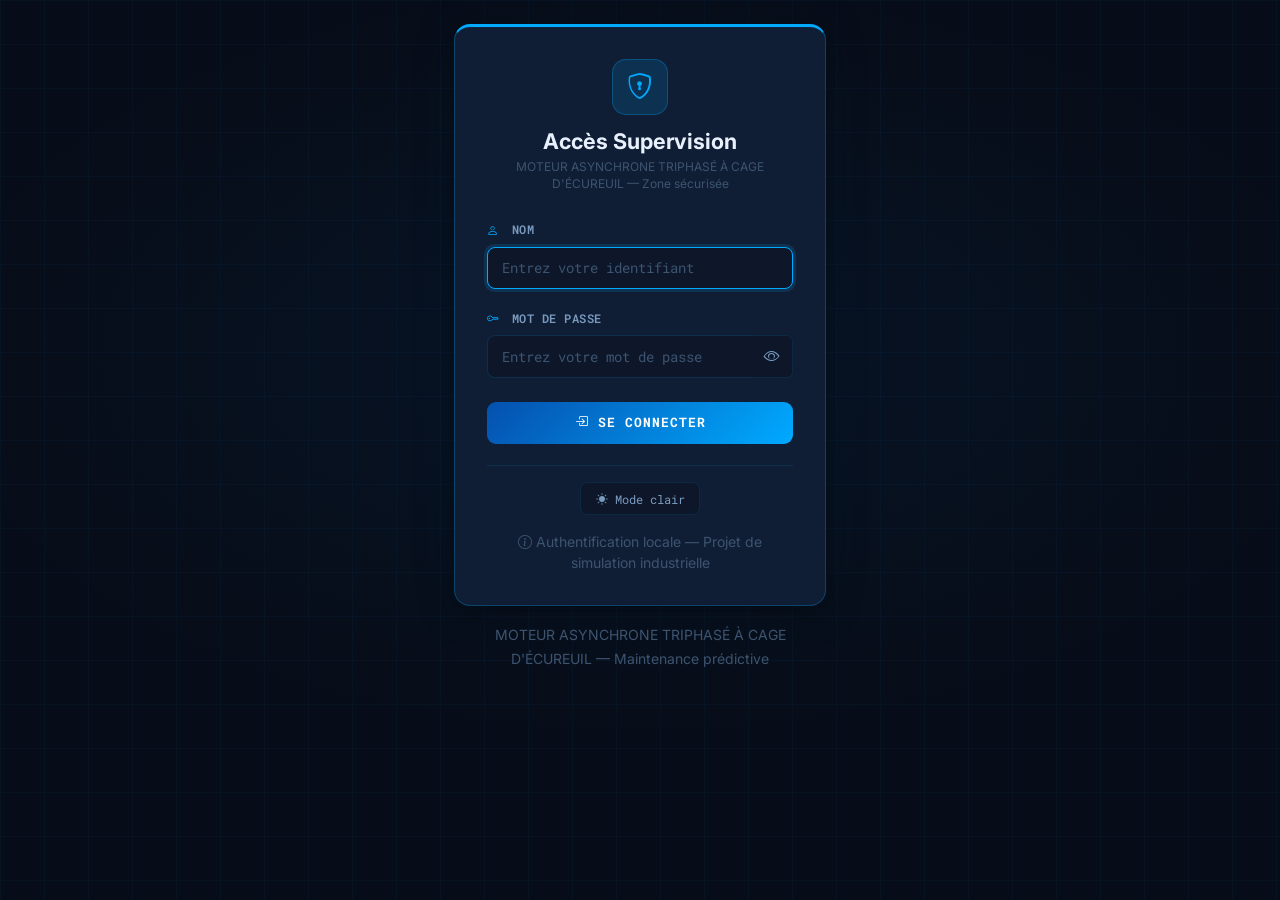
==== commit 3ab0b08d: "Correction des titres et finalisation du diagnostic moteur" ====
--- a/admin.html
+++ b/admin.html
@@ -11,7 +11,7 @@
   <!-- Bootstrap Icons -->
   <link href="https://cdn.jsdelivr.net/npm/bootstrap-icons@1.11.3/font/bootstrap-icons.min.css" rel="stylesheet">
   <!-- Google Fonts -->
-  <link href="https://fonts.googleapis.com/css2?family=Roboto+Mono:wght@400;500;700&family=Roboto:wght@300;400;500;700&display=swap" rel="stylesheet">
+  <link href="https://fonts.googleapis.com/css2?family=Inter:wght@300;400;500;600;700&family=Roboto+Mono:wght@400;500;600;700&display=swap" rel="stylesheet">
   <!-- Custom styles -->
   <link rel="stylesheet" href="style.css">
 </head>
--- a/style.css
+++ b/style.css
@@ -1,78 +1,132 @@
 /* ============================================================
-   Supervision Moteur Asynchrone — Styles industriels
-   ============================================================ */
-
+   MOTEUR ASYNCHRONE TRIPHASÉ À CAGE D'ÉCUREUIL
+   Système de supervision industrielle — v2.0 Premium
+   ============================================================ */
+
+@import url('https://fonts.googleapis.com/css2?family=Inter:wght@300;400;500;600;700&family=Roboto+Mono:wght@400;500;600;700&display=swap');
+
+/* ============================================================
+   TOKENS — DARK (défaut industriel)
+   ============================================================ */
 :root,
 [data-theme="dark"] {
-  --bg-primary: #0d1117;
-  --bg-secondary: #161b22;
-  --bg-card: #1c2333;
-  --bg-card-hover: #222b3d;
-  --border-color: #30363d;
-  --text-primary: #e6edf3;
-  --text-secondary: #8b949e;
-  --text-muted: #6e7681;
-  --accent-blue: #388bfd;
-  --accent-cyan: #39d353;
-  --status-ok: #238636;
-  --status-ok-glow: rgba(35, 134, 54, 0.4);
-  --status-alarm: #da3633;
-  --status-alarm-glow: rgba(218, 54, 51, 0.4);
-  --status-warning: #d29922;
-  --header-gradient: linear-gradient(135deg, #1a2332 0%, #0d1520 100%);
-  --card-shadow: 0 4px 24px rgba(0, 0, 0, 0.35);
-  --chart-grid: rgba(255, 255, 255, 0.05);
-  --chart-tick: #6e7681;
-  --chart-legend: #8b949e;
-  --btn-outline-color: rgba(255, 255, 255, 0.65);
-  --toolbar-bg: rgba(255, 255, 255, 0.04);
-  --font-main: 'Roboto', sans-serif;
-  --font-mono: 'Roboto Mono', monospace;
-  --diagram-body-light: #2a3444;
-  --diagram-body-dark: #1a2332;
-  --diagram-stroke: #388bfd;
-  --diagram-rotor: #3d4f6a;
-  --diagram-shaft: #57606a;
-  --diagram-bearing: #4a5568;
-  --diagram-fan: #2d4a3e;
-}
-
+  /* Surfaces */
+  --bg-primary:      #070d18;
+  --bg-secondary:    #0d1729;
+  --bg-card:         #0f1e35;
+  --bg-card-hover:   #142340;
+  --bg-glass:        rgba(15, 30, 53, 0.85);
+  --border-color:    rgba(0, 170, 255, 0.12);
+  --border-strong:   rgba(0, 170, 255, 0.28);
+
+  /* Texte */
+  --text-primary:    #e8f0fc;
+  --text-secondary:  #7a9bbf;
+  --text-muted:      #3d5470;
+
+  /* Accents */
+  --accent-blue:     #00aaff;
+  --accent-blue-dim: rgba(0, 170, 255, 0.14);
+  --accent-glow:     rgba(0, 170, 255, 0.35);
+  --accent-cyan:     #00e5c0;
+
+  /* États */
+  --status-ok:          #10b981;
+  --status-ok-glow:     rgba(16, 185, 129, 0.30);
+  --status-ok-dim:      rgba(16, 185, 129, 0.12);
+  --status-alarm:       #ef4444;
+  --status-alarm-glow:  rgba(239, 68, 68, 0.35);
+  --status-alarm-dim:   rgba(239, 68, 68, 0.10);
+  --status-warning:     #f59e0b;
+  --status-warning-glow:rgba(245, 158, 11, 0.35);
+  --status-warning-dim: rgba(245, 158, 11, 0.10);
+
+  /* Header */
+  --header-gradient: linear-gradient(160deg, #071120 0%, #050c1a 60%, #030810 100%);
+  --header-border:   #00aaff;
+
+  /* Cards & shadows */
+  --card-shadow:  0 4px 32px rgba(0, 0, 0, 0.55), 0 1px 0 rgba(0,170,255,0.06) inset;
+  --card-radius:  14px;
+
+  /* Charts */
+  --chart-grid:   rgba(0, 170, 255, 0.05);
+  --chart-tick:   #3d5470;
+  --chart-legend: #7a9bbf;
+
+  /* Misc */
+  --btn-outline-color: rgba(232, 240, 252, 0.7);
+  --toolbar-bg:        rgba(0, 170, 255, 0.06);
+  --font-main:         'Inter', 'Roboto', sans-serif;
+  --font-mono:         'Roboto Mono', monospace;
+
+  /* Diagram */
+  --diagram-body-light: #0d2040;
+  --diagram-body-dark:  #061228;
+  --diagram-stroke:     #00aaff;
+  --diagram-rotor:      #1a3a5c;
+  --diagram-shaft:      #2a4a6c;
+  --diagram-bearing:    #1e3550;
+  --diagram-fan:        #0d3028;
+}
+
+/* ============================================================
+   TOKENS — LIGHT
+   ============================================================ */
 [data-theme="light"] {
-  --bg-primary: #eef2f7;
-  --bg-secondary: #ffffff;
-  --bg-card: #ffffff;
-  --bg-card-hover: #f6f8fa;
-  --border-color: #d0d7de;
-  --text-primary: #1f2328;
-  --text-secondary: #57606a;
-  --text-muted: #8c959f;
-  --accent-blue: #0969da;
-  --accent-cyan: #1a7f37;
-  --status-ok: #1a7f37;
-  --status-ok-glow: rgba(26, 127, 55, 0.25);
-  --status-alarm: #cf222e;
-  --status-alarm-glow: rgba(207, 34, 46, 0.25);
-  --status-warning: #9a6700;
-  --header-gradient: linear-gradient(135deg, #ffffff 0%, #e8eef5 100%);
-  --card-shadow: 0 4px 20px rgba(31, 35, 40, 0.08);
-  --chart-grid: rgba(31, 35, 40, 0.08);
-  --chart-tick: #57606a;
-  --chart-legend: #57606a;
-  --btn-outline-color: #57606a;
-  --toolbar-bg: #f6f8fa;
-  --diagram-body-light: #e8eef5;
-  --diagram-body-dark: #d0d7de;
-  --diagram-stroke: #0969da;
-  --diagram-rotor: #afb8c1;
-  --diagram-shaft: #8c959f;
-  --diagram-bearing: #d0d7de;
-  --diagram-fan: #aceebb;
-}
-
-/* --- Base --- */
-* {
-  box-sizing: border-box;
-}
+  --bg-primary:      #f0f4fa;
+  --bg-secondary:    #ffffff;
+  --bg-card:         #ffffff;
+  --bg-card-hover:   #f5f8ff;
+  --bg-glass:        rgba(255, 255, 255, 0.9);
+  --border-color:    rgba(9, 105, 218, 0.14);
+  --border-strong:   rgba(9, 105, 218, 0.30);
+
+  --text-primary:    #0e1929;
+  --text-secondary:  #4a6080;
+  --text-muted:      #8ca0b8;
+
+  --accent-blue:     #0969da;
+  --accent-blue-dim: rgba(9, 105, 218, 0.10);
+  --accent-glow:     rgba(9, 105, 218, 0.22);
+  --accent-cyan:     #0891b2;
+
+  --status-ok:          #059669;
+  --status-ok-glow:     rgba(5, 150, 105, 0.22);
+  --status-ok-dim:      rgba(5, 150, 105, 0.08);
+  --status-alarm:       #dc2626;
+  --status-alarm-glow:  rgba(220, 38, 38, 0.22);
+  --status-alarm-dim:   rgba(220, 38, 38, 0.07);
+  --status-warning:     #d97706;
+  --status-warning-glow:rgba(217, 119, 6, 0.22);
+  --status-warning-dim: rgba(217, 119, 6, 0.07);
+
+  --header-gradient: linear-gradient(160deg, #ffffff 0%, #edf2fc 100%);
+  --header-border:   #0969da;
+  --card-shadow:  0 2px 20px rgba(9, 105, 218, 0.07), 0 1px 4px rgba(0,0,0,0.05);
+  --card-radius:  14px;
+
+  --chart-grid:   rgba(9, 105, 218, 0.07);
+  --chart-tick:   #8ca0b8;
+  --chart-legend: #4a6080;
+  --btn-outline-color: #4a6080;
+  --toolbar-bg:        #f0f5ff;
+
+  --diagram-body-light: #dbeafe;
+  --diagram-body-dark:  #bfdbfe;
+  --diagram-stroke:     #0969da;
+  --diagram-rotor:      #93c5fd;
+  --diagram-shaft:      #6b9fd4;
+  --diagram-bearing:    #bfdbfe;
+  --diagram-fan:        #a7f3d0;
+}
+
+/* ============================================================
+   BASE
+   ============================================================ */
+*, *::before, *::after { box-sizing: border-box; }
+
+html { scroll-behavior: smooth; }
 
 body {
   font-family: var(--font-main);
@@ -81,107 +135,293 @@
   min-height: 100vh;
   display: flex;
   flex-direction: column;
-  transition: background-color 0.3s ease, color 0.3s ease;
-}
-
-main {
-  flex: 1;
-}
-
-/* --- En-tête --- */
+  transition: background-color 0.35s ease, color 0.35s ease;
+  line-height: 1.5;
+}
+
+/* Scanline subtile sur dark uniquement */
+[data-theme="dark"] body::before {
+  content: '';
+  position: fixed;
+  inset: 0;
+  background-image: repeating-linear-gradient(
+    0deg,
+    rgba(0, 0, 0, 0.04) 0px,
+    rgba(0, 0, 0, 0.04) 1px,
+    transparent 1px,
+    transparent 3px
+  );
+  pointer-events: none;
+  z-index: 0;
+}
+
+main { flex: 1; position: relative; z-index: 1; }
+
+/* ============================================================
+   EN-TÊTE
+   ============================================================ */
 .app-header {
   background: var(--header-gradient);
-  border-bottom: 2px solid var(--accent-blue);
-  padding: 1.25rem 0;
-  box-shadow: var(--card-shadow);
+  border-bottom: 1px solid var(--border-color);
+  padding: 1rem 0;
+  position: relative;
+  overflow: hidden;
+}
+
+[data-theme="dark"] .app-header::after {
+  content: '';
+  position: absolute;
+  bottom: 0; left: 0; right: 0;
+  height: 2px;
+  background: linear-gradient(90deg, transparent, var(--accent-blue), transparent);
+  opacity: 0.8;
 }
 
 .header-icon {
-  width: 52px;
-  height: 52px;
-  background: rgba(56, 139, 253, 0.15);
-  border: 2px solid var(--accent-blue);
-  border-radius: 12px;
-  display: flex;
-  align-items: center;
-  justify-content: center;
-  font-size: 1.6rem;
-  color: var(--accent-blue);
-}
-
-.header-title {
-  font-size: 1.4rem;
-  font-weight: 700;
-  letter-spacing: 0.5px;
-  color: var(--text-primary);
-}
-
-.header-subtitle {
-  font-size: 0.85rem;
-  color: var(--text-secondary);
-}
-
-.datetime-display {
-  font-family: var(--font-mono);
-  font-size: 0.9rem;
-  color: var(--text-secondary);
-}
-
-#simulationBadge {
-  font-family: var(--font-mono);
-  font-size: 0.75rem;
-  letter-spacing: 1px;
-}
-
-#simulationBadge.running {
-  background-color: var(--status-ok) !important;
-  animation: pulse-badge 2s infinite;
-}
-
-@keyframes pulse-badge {
-  0%, 100% { opacity: 1; }
-  50% { opacity: 0.7; }
-}
-
-/* --- Barre d'état moteur --- */
-.status-bar-card {
-  background: var(--bg-card);
-  border: 1px solid var(--border-color);
-  border-radius: 12px;
-  box-shadow: var(--card-shadow);
-}
-
-.status-indicator {
   width: 48px;
   height: 48px;
+  background: var(--accent-blue-dim);
+  border: 1px solid var(--border-strong);
+  border-radius: 10px;
+  display: flex;
+  align-items: center;
+  justify-content: center;
+  font-size: 1.4rem;
+  color: var(--accent-blue);
+  flex-shrink: 0;
+}
+
+.header-title {
+  font-size: 1.2rem;
+  font-weight: 700;
+  letter-spacing: 0.3px;
+  color: var(--text-primary);
+  line-height: 1.2;
+}
+
+.header-subtitle {
+  font-size: 0.78rem;
+  color: var(--text-secondary);
+  font-weight: 400;
+}
+
+.datetime-display {
+  font-family: var(--font-mono);
+  font-size: 0.8rem;
+  color: var(--text-secondary);
+  letter-spacing: 0.5px;
+}
+
+#simulationBadge {
+  font-family: var(--font-mono);
+  font-size: 0.68rem;
+  letter-spacing: 1.5px;
+  border-radius: 5px;
+}
+
+#simulationBadge.running {
+  background: linear-gradient(135deg, var(--status-ok), #00c070) !important;
+  animation: pulse-badge 2s ease-in-out infinite;
+}
+
+@keyframes pulse-badge {
+  0%, 100% { opacity: 1; box-shadow: 0 0 0 0 var(--status-ok-glow); }
+  50% { opacity: 0.85; box-shadow: 0 0 8px 3px var(--status-ok-glow); }
+}
+
+/* ============================================================
+   NAVIGATION APP
+   ============================================================ */
+.app-nav {
+  padding-bottom: 0.5rem;
+  border-bottom: 1px solid var(--border-color);
+}
+
+.nav-app-link {
+  display: inline-flex;
+  align-items: center;
+  gap: 0.35rem;
+  font-family: var(--font-mono);
+  font-size: 0.75rem;
+  font-weight: 500;
+  color: var(--text-secondary);
+  text-decoration: none;
+  padding: 0.3rem 0.7rem;
+  border-radius: 6px;
+  border: 1px solid transparent;
+  transition: all 0.15s ease;
+  letter-spacing: 0.3px;
+}
+
+.nav-app-link:hover {
+  color: var(--accent-blue);
+  background: var(--accent-blue-dim);
+  border-color: var(--border-strong);
+}
+
+.nav-app-link.active {
+  color: var(--accent-blue);
+  background: var(--accent-blue-dim);
+  border-color: var(--border-strong);
+}
+
+/* ============================================================
+   BADGES & BOUTONS HEADER
+   ============================================================ */
+.user-badge {
+  display: inline-flex;
+  align-items: center;
+  gap: 0.35rem;
+  font-family: var(--font-mono);
+  font-size: 0.75rem;
+  font-weight: 500;
+  color: var(--text-secondary);
+  background: var(--accent-blue-dim);
+  border: 1px solid var(--border-color);
+  border-radius: 6px;
+  padding: 0.25rem 0.6rem;
+}
+
+.user-badge i { color: var(--accent-blue); font-size: 0.95rem; }
+
+.btn-logout {
+  font-family: var(--font-mono);
+  font-size: 0.72rem;
+  letter-spacing: 0.5px;
+  border-radius: 7px;
+  border-color: var(--border-color);
+  color: var(--btn-outline-color);
+  transition: all 0.15s ease;
+}
+
+[data-theme="dark"] .btn-logout {
+  border-color: rgba(255,255,255,0.15);
+  color: rgba(255,255,255,0.7);
+}
+
+.btn-logout:hover {
+  background: var(--status-alarm-dim);
+  border-color: var(--status-alarm);
+  color: var(--status-alarm);
+}
+
+.btn-toolbar {
+  font-family: var(--font-mono);
+  font-size: 0.78rem;
+  border: 1px solid var(--border-color);
+  background: var(--toolbar-bg);
+  color: var(--text-secondary);
+  border-radius: 7px;
+  padding: 0.3rem 0.6rem;
+  transition: all 0.18s ease;
+}
+
+.btn-toolbar:hover {
+  background: var(--accent-blue);
+  border-color: var(--accent-blue);
+  color: #fff;
+  box-shadow: 0 2px 12px var(--accent-glow);
+}
+
+.btn-theme-login {
+  font-family: var(--font-mono);
+  font-size: 0.75rem;
+  border: 1px solid var(--border-color);
+  background: var(--bg-secondary);
+  color: var(--text-secondary);
+  border-radius: 7px;
+  padding: 0.4rem 0.9rem;
+  transition: all 0.2s ease;
+}
+
+.btn-theme-login:hover {
+  border-color: var(--accent-blue);
+  color: var(--accent-blue);
+  background: var(--accent-blue-dim);
+}
+
+/* ============================================================
+   CARTE GÉNÉRIQUE
+   ============================================================ */
+.card {
+  background: var(--bg-card) !important;
+  border: 1px solid var(--border-color) !important;
+  border-radius: var(--card-radius) !important;
+  box-shadow: var(--card-shadow) !important;
+  transition: background-color 0.3s, border-color 0.3s, box-shadow 0.3s;
+}
+
+.card-header.chart-header {
+  background: rgba(0, 170, 255, 0.04) !important;
+  border-bottom: 1px solid var(--border-color) !important;
+  font-size: 0.82rem;
+  font-weight: 600;
+  font-family: var(--font-mono);
+  padding: 0.65rem 1rem;
+  color: var(--text-secondary);
+  letter-spacing: 0.3px;
+  border-radius: calc(var(--card-radius) - 1px) calc(var(--card-radius) - 1px) 0 0 !important;
+}
+
+[data-theme="light"] .card-header.chart-header {
+  background: rgba(9, 105, 218, 0.04) !important;
+}
+
+.chart-header i {
+  color: var(--accent-blue);
+  margin-right: 0.4rem;
+}
+
+/* ============================================================
+   BARRE D'ÉTAT MOTEUR
+   ============================================================ */
+.status-bar-card {
+  border-left: 3px solid var(--status-ok) !important;
+}
+
+.status-indicator {
+  width: 44px;
+  height: 44px;
   border-radius: 50%;
-  background-color: var(--status-ok);
-  box-shadow: 0 0 20px var(--status-ok-glow);
+  background: var(--status-ok);
+  box-shadow: 0 0 0 6px var(--status-ok-dim), 0 0 24px var(--status-ok-glow);
   transition: all 0.4s ease;
   flex-shrink: 0;
+  position: relative;
+}
+
+.status-indicator::after {
+  content: '';
+  position: absolute;
+  inset: 4px;
+  border-radius: 50%;
+  background: rgba(255,255,255,0.25);
 }
 
 .status-indicator.alarm {
-  background-color: var(--status-alarm);
-  box-shadow: 0 0 20px var(--status-alarm-glow);
-  animation: blink-alarm 1s infinite;
+  background: var(--status-alarm);
+  box-shadow: 0 0 0 6px var(--status-alarm-dim), 0 0 28px var(--status-alarm-glow);
+  animation: blink-alarm 1s ease-in-out infinite;
 }
 
 .status-indicator.warning {
-  background-color: var(--status-warning);
-  box-shadow: 0 0 16px rgba(210, 153, 34, 0.4);
+  background: var(--status-warning);
+  box-shadow: 0 0 0 6px var(--status-warning-dim), 0 0 22px var(--status-warning-glow);
 }
 
 @keyframes blink-alarm {
   0%, 100% { opacity: 1; }
-  50% { opacity: 0.5; }
+  50% { opacity: 0.45; }
 }
 
 .status-label {
   font-family: var(--font-mono);
-  font-size: 0.85rem;
-  color: var(--text-secondary);
+  font-size: 0.68rem;
+  color: var(--text-muted);
+  letter-spacing: 1.5px;
+  text-transform: uppercase;
   display: block;
+  margin-bottom: 0.1rem;
 }
 
 .status-value {
@@ -189,324 +429,731 @@
   font-size: 1.5rem;
   font-weight: 700;
   letter-spacing: 2px;
-}
-
-.status-value.ok {
-  color: var(--status-ok);
-}
-
-.status-value.alarm {
-  color: var(--status-alarm);
-}
-
+  line-height: 1.1;
+}
+
+.health-label {
+  font-family: var(--font-mono);
+  font-size: 0.68rem;
+  color: var(--text-muted);
+  margin-top: 0.1rem;
+  letter-spacing: 0.5px;
+}
+
+.status-value.ok { color: var(--status-ok); }
+.status-value.warning { color: var(--status-warning); }
+.status-value.alarm,
+.status-value.critical { color: var(--status-alarm); }
+
+.global-kpi-row {
+  display: flex;
+  flex-direction: column;
+  gap: 0.6rem;
+}
+
+.global-kpi {
+  display: grid;
+  grid-template-columns: 130px 1fr 52px;
+  align-items: center;
+  gap: 0.5rem;
+}
+
+.global-kpi-label {
+  font-family: var(--font-mono);
+  font-size: 0.68rem;
+  color: var(--text-muted);
+  letter-spacing: 0.3px;
+}
+
+.global-kpi-value {
+  font-family: var(--font-mono);
+  font-weight: 700;
+  font-size: 0.82rem;
+  text-align: right;
+  color: var(--text-primary);
+}
+
+.health-bar-wrap {
+  height: 8px;
+  background: rgba(0,0,0,0.25);
+  border-radius: 4px;
+  overflow: hidden;
+  border: 1px solid var(--border-color);
+}
+
+[data-theme="light"] .health-bar-wrap { background: rgba(0,0,0,0.06); }
+
+.health-bar {
+  height: 100%;
+  border-radius: 4px;
+  background: var(--status-ok);
+  transition: width 0.5s cubic-bezier(.4,0,.2,1), background-color 0.3s;
+}
+
+.health-bar.health-normal  { background: linear-gradient(90deg, #059669, var(--status-ok)); }
+.health-bar.health-warning { background: linear-gradient(90deg, #d97706, var(--status-warning)); }
+.health-bar.health-critical{ background: linear-gradient(90deg, #b91c1c, var(--status-alarm)); }
+.operation-bar             { background: linear-gradient(90deg, #0077cc, var(--accent-blue)); }
+
+/* ============================================================
+   BOUTONS DE CONTRÔLE
+   ============================================================ */
 .btn-control {
   font-family: var(--font-mono);
-  font-weight: 500;
+  font-size: 0.78rem;
+  font-weight: 600;
   letter-spacing: 0.5px;
-  min-width: 110px;
+  min-width: 80px;
   border-radius: 8px;
-  transition: transform 0.15s ease;
+  transition: transform 0.12s ease, box-shadow 0.15s ease;
+  padding: 0.35rem 0.75rem;
 }
 
 .btn-control:hover:not(:disabled) {
   transform: translateY(-1px);
-}
-
-.btn-control:active:not(:disabled) {
-  transform: translateY(0);
-}
-
-/* --- Cartes capteurs --- */
-.sensor-card {
-  background: var(--bg-card);
-  border: 1px solid var(--border-color);
-  border-radius: 12px;
-  box-shadow: var(--card-shadow);
-  transition: border-color 0.3s ease, box-shadow 0.3s ease;
+  box-shadow: 0 4px 16px rgba(0,0,0,0.3);
+}
+
+.btn-control:active:not(:disabled) { transform: translateY(0); }
+
+.btn-success.btn-control {
+  background: linear-gradient(135deg, #059669, #10b981);
+  border: none;
+  color: #fff;
+  box-shadow: 0 2px 12px rgba(16,185,129,0.3);
+}
+
+.btn-danger.btn-control {
+  background: linear-gradient(135deg, #b91c1c, #ef4444);
+  border: none;
+  color: #fff;
+}
+
+.btn-warning.btn-control {
+  background: linear-gradient(135deg, #d97706, #f59e0b);
+  border: none;
+  color: #0e1929;
+  font-weight: 700;
+}
+
+.btn-control.btn-info {
+  background: linear-gradient(135deg, #0550ae, var(--accent-blue));
+  border: none;
+  color: #fff;
+}
+
+.btn-control.btn-info:hover {
+  background: linear-gradient(135deg, #0969da, #38bdf8);
+  color: #fff;
+}
+
+.manual-mode-switch .form-check-input {
+  width: 2.4em;
+  height: 1.2em;
+  cursor: pointer;
+  border-color: var(--border-strong);
+}
+
+.manual-mode-switch .form-check-input:checked {
+  background-color: var(--status-warning);
+  border-color: var(--status-warning);
+}
+
+.manual-mode-switch .form-check-label {
+  font-family: var(--font-mono);
+  font-size: 0.72rem;
+  color: var(--text-secondary);
+  cursor: pointer;
+  letter-spacing: 0.3px;
+}
+
+/* ============================================================
+   KPI CARDS
+   ============================================================ */
+.kpi-card {
+  border-radius: var(--card-radius) !important;
   overflow: hidden;
-}
-
-.sensor-card.status-ok {
-  border-color: var(--status-ok);
-  box-shadow: 0 0 12px var(--status-ok-glow);
-}
-
-.sensor-card.status-alarm {
-  border-color: var(--status-alarm);
-  box-shadow: 0 0 16px var(--status-alarm-glow);
-}
-
-.sensor-header {
-  background: rgba(255, 255, 255, 0.03);
+  transition: transform 0.2s ease, box-shadow 0.2s ease;
+}
+
+.kpi-card:hover {
+  transform: translateY(-2px);
+  box-shadow: 0 8px 32px rgba(0, 170, 255, 0.12) !important;
+}
+
+.kpi-card .card-body {
+  padding: 1.1rem 0.85rem !important;
+}
+
+.kpi-icon {
+  font-size: 1.35rem;
+  color: var(--accent-blue);
+  margin-bottom: 0.4rem;
+  display: block;
+  opacity: 0.9;
+}
+
+.kpi-value {
+  font-family: var(--font-mono);
+  font-size: 1.4rem;
+  font-weight: 700;
+  color: var(--text-primary);
+  line-height: 1.1;
+}
+
+.kpi-label {
+  font-size: 0.68rem;
+  color: var(--text-muted);
+  margin-top: 0.2rem;
+  letter-spacing: 0.3px;
+  text-transform: uppercase;
+  font-weight: 500;
+}
+
+/* ============================================================
+   SCHÉMA MOTEUR
+   ============================================================ */
+.motor-diagram-card {
+  border-top: 2px solid var(--accent-blue) !important;
+}
+
+.motor-svg { width: 100%; max-height: 260px; }
+
+.diagram-part {
+  cursor: pointer;
+  transition: fill 0.3s ease, stroke 0.3s ease, filter 0.3s ease;
+}
+
+.diagram-part:hover { filter: brightness(1.2); }
+
+.diagram-part.diagram-normal   { stroke: var(--status-ok); }
+.diagram-part.diagram-warning  { stroke: var(--status-warning); filter: drop-shadow(0 0 5px rgba(245,158,11,0.5)); }
+.diagram-part.diagram-critical { stroke: var(--status-alarm); filter: drop-shadow(0 0 8px rgba(239,68,68,0.6)); animation: blink-alarm 1.5s infinite; }
+
+.diagram-label {
+  fill: var(--text-secondary);
+  font-size: 11px;
+  font-family: var(--font-main);
+  font-weight: 600;
+}
+
+.diagram-label-sm {
+  fill: var(--text-muted);
+  font-size: 9px;
+  font-family: var(--font-mono);
+}
+
+.diagram-legend { margin-top: 0.5rem; }
+
+.fan-blades.spinning {
+  animation: spin-fan linear infinite;
+  transform-origin: 78px 140px;
+}
+
+@keyframes spin-fan {
+  from { transform: rotate(0deg); }
+  to   { transform: rotate(360deg); }
+}
+
+/* ============================================================
+   CARTES COMPOSANTS
+   ============================================================ */
+.component-card {
+  overflow: hidden;
+  transition: transform 0.2s ease, border-color 0.3s, box-shadow 0.3s;
+}
+
+.component-card:hover { transform: translateY(-2px); }
+
+.component-card.status-normal   { border-left: 3px solid var(--status-ok) !important; }
+.component-card.status-warning  { border-left: 3px solid var(--status-warning) !important; box-shadow: 0 0 18px var(--status-warning-glow) !important; }
+.component-card.status-critical { border-left: 3px solid var(--status-alarm) !important; box-shadow: 0 0 22px var(--status-alarm-glow) !important; }
+
+.component-header {
+  background: rgba(0, 170, 255, 0.04) !important;
   border-bottom: 1px solid var(--border-color);
   display: flex;
   align-items: center;
   gap: 0.5rem;
   font-weight: 600;
-  font-size: 0.95rem;
-  padding: 0.75rem 1rem;
-}
-
-.sensor-header i {
-  font-size: 1.1rem;
+  font-size: 0.88rem;
+  padding: 0.6rem 0.9rem;
+}
+
+.component-header i { color: var(--accent-blue); }
+
+.component-status-badge {
+  margin-left: auto;
+  font-family: var(--font-mono);
+  font-size: 0.62rem;
+  font-weight: 700;
+  letter-spacing: 0.8px;
+  padding: 0.15rem 0.5rem;
+  border-radius: 4px;
+  background: var(--status-ok);
+  color: #fff;
+  text-transform: uppercase;
+}
+
+.component-status-badge.status-warning  { background: var(--status-warning); color: #0e1929; }
+.component-status-badge.status-critical { background: var(--status-alarm); animation: blink-alarm 1s infinite; }
+
+.component-health-row {
+  display: grid;
+  grid-template-columns: 65px 1fr 42px;
+  align-items: center;
+  gap: 0.4rem;
+  margin-bottom: 0.45rem;
+}
+
+.component-health-label {
+  font-size: 0.68rem;
+  color: var(--text-muted);
+  letter-spacing: 0.2px;
+}
+
+.component-health-value {
+  font-family: var(--font-mono);
+  font-size: 0.72rem;
+  font-weight: 700;
+  text-align: right;
+  color: var(--text-primary);
+}
+
+.component-operation {
+  font-size: 0.72rem;
+  color: var(--text-secondary);
+  margin-bottom: 0.45rem;
+  font-family: var(--font-mono);
+}
+
+.component-zones {
+  color: var(--text-muted);
+  font-size: 0.68rem;
+  margin-bottom: 0.65rem;
+  padding-bottom: 0.5rem;
+  border-bottom: 1px solid var(--border-color);
+  letter-spacing: 0.2px;
+}
+
+.component-param-row {
+  display: grid;
+  grid-template-columns: 1fr auto 10px;
+  align-items: center;
+  gap: 0.5rem;
+  padding: 0.25rem 0;
+  font-size: 0.78rem;
+}
+
+.param-label { color: var(--text-secondary); }
+
+.param-value {
+  font-family: var(--font-mono);
+  font-weight: 600;
+  font-size: 0.78rem;
+  color: var(--text-primary);
+}
+
+.param-status-dot {
+  width: 8px;
+  height: 8px;
+  border-radius: 50%;
+  background: var(--status-ok);
+  box-shadow: 0 0 4px var(--status-ok-glow);
+}
+
+.param-status-dot.warning {
+  background: var(--status-warning);
+  box-shadow: 0 0 4px var(--status-warning-glow);
+}
+
+.param-status-dot.critical {
+  background: var(--status-alarm);
+  box-shadow: 0 0 6px var(--status-alarm-glow);
+  animation: blink-alarm 1s infinite;
+}
+
+.component-history {
+  margin-top: 0.75rem;
+  padding-top: 0.55rem;
+  border-top: 1px solid var(--border-color);
+}
+
+.component-history-label {
+  display: block;
+  font-size: 0.65rem;
+  color: var(--text-muted);
+  margin-bottom: 0.3rem;
+  letter-spacing: 0.5px;
+  text-transform: uppercase;
+}
+
+.component-chart-wrap { height: 90px; position: relative; }
+
+/* ============================================================
+   ALARMES ACTIVES
+   ============================================================ */
+.alarm-panel-card.has-alarms {
+  border-color: var(--status-alarm) !important;
+  box-shadow: 0 0 24px var(--status-alarm-glow) !important;
+}
+
+.alarm-panel-card.has-alarms .card-header {
+  background: rgba(239, 68, 68, 0.08) !important;
+  color: var(--status-alarm);
+}
+
+.alarm-panel-card.has-alarms .card-header i {
+  animation: blink-alarm 1s infinite;
+}
+
+.active-alarms-list {
+  display: flex;
+  flex-direction: column;
+  gap: 0.45rem;
+}
+
+.active-alarm-item {
+  display: flex;
+  align-items: center;
+  gap: 0.75rem;
+  padding: 0.6rem 0.85rem;
+  border-radius: 8px;
+  background: var(--bg-secondary);
+  border: 1px solid var(--border-color);
+  transition: background 0.2s;
+}
+
+.active-alarm-item.status-warning {
+  border-left: 3px solid var(--status-warning) !important;
+  background: var(--status-warning-dim);
+}
+
+.active-alarm-item.status-critical {
+  border-left: 3px solid var(--status-alarm) !important;
+  background: var(--status-alarm-dim);
+}
+
+.active-alarm-icon { font-size: 1.1rem; color: var(--status-alarm); }
+.active-alarm-item.status-warning .active-alarm-icon { color: var(--status-warning); }
+
+.active-alarm-body { flex: 1; font-size: 0.82rem; }
+.active-alarm-detail {
+  font-family: var(--font-mono);
+  font-size: 0.7rem;
+  color: var(--text-muted);
+  margin-top: 0.1rem;
+}
+
+.alarm-badge-warning  { background: var(--status-warning) !important; color: #0e1929 !important; }
+.alarm-badge-critical { background: var(--status-alarm) !important; color: #fff !important; }
+
+/* ============================================================
+   HISTORIQUE ALARMES
+   ============================================================ */
+.alarm-history-card {
+  border-top: 2px solid var(--status-warning) !important;
+}
+
+.alarm-history-wrap {
+  max-height: 280px;
+  overflow-y: auto;
+}
+
+.alarm-history-wrap::-webkit-scrollbar { width: 4px; }
+.alarm-history-wrap::-webkit-scrollbar-track { background: transparent; }
+.alarm-history-wrap::-webkit-scrollbar-thumb { background: var(--border-strong); border-radius: 2px; }
+
+.table-alarm-history {
+  font-size: 0.78rem;
+  margin: 0;
+  color: var(--text-primary);
+}
+
+.table-alarm-history thead th {
+  background: var(--bg-secondary);
+  color: var(--text-muted);
+  font-family: var(--font-mono);
+  font-size: 0.65rem;
+  font-weight: 600;
+  letter-spacing: 0.5px;
+  text-transform: uppercase;
+  border-color: var(--border-color);
+  padding: 0.5rem 0.85rem;
+  position: sticky;
+  top: 0;
+  z-index: 1;
+}
+
+.table-alarm-history tbody td {
+  border-color: var(--border-color);
+  padding: 0.4rem 0.85rem;
+  vertical-align: middle;
+  color: var(--text-secondary);
+}
+
+.alarm-history-row.alarm-history-critical td {
+  background: rgba(239, 68, 68, 0.04);
+}
+
+.alarm-history-row.alarm-history-critical td:first-child {
+  border-left: 2px solid var(--status-alarm);
+}
+
+.alarm-history-row.alarm-history-warning td:first-child {
+  border-left: 2px solid var(--status-warning);
+}
+
+.alarm-history-badge-critical {
+  background: var(--status-alarm) !important;
+  color: #fff;
+  font-family: var(--font-mono);
+  font-size: 0.6rem;
+  letter-spacing: 0.5px;
+}
+
+.alarm-history-badge-warning {
+  background: var(--status-warning) !important;
+  color: #0e1929;
+  font-family: var(--font-mono);
+  font-size: 0.6rem;
+  letter-spacing: 0.5px;
+}
+
+/* ============================================================
+   GRAPHIQUES HISTORIQUES
+   ============================================================ */
+.chart-card { transition: background-color 0.3s, border-color 0.3s; }
+
+.chart-card .card-body {
+  padding: 1rem !important;
+  min-height: 260px;
+}
+
+/* ============================================================
+   GRAPHIQUES INDIVIDUELS PAR PARAMÈTRE
+   ============================================================ */
+.individual-charts-card {
+  border-top: 2px solid var(--accent-blue) !important;
+}
+
+.individual-chart-wrap {
+  background: var(--bg-secondary);
+  border: 1px solid var(--border-color);
+  border-radius: 10px;
+  padding: 0.7rem 0.8rem 0.6rem;
+  height: 100%;
+  transition: border-color 0.2s;
+}
+
+.individual-chart-wrap:hover {
+  border-color: var(--border-strong);
+}
+
+.individual-chart-title {
+  font-family: var(--font-mono);
+  font-size: 0.7rem;
+  font-weight: 600;
+  color: var(--text-secondary);
+  margin-bottom: 0.45rem;
+  display: flex;
+  align-items: center;
+  gap: 0.35rem;
+  letter-spacing: 0.3px;
+  text-transform: uppercase;
+}
+
+.individual-chart-title i { color: var(--accent-blue); }
+
+.individual-chart-wrap canvas { height: 130px !important; max-height: 130px; }
+
+.threshold-legend {
+  display: flex;
+  gap: 0.65rem;
+  margin-top: 0.3rem;
+  flex-wrap: wrap;
+}
+
+.threshold-legend-item {
+  display: flex;
+  align-items: center;
+  gap: 0.25rem;
+  font-size: 0.6rem;
+  color: var(--text-muted);
+  font-family: var(--font-mono);
+}
+
+.threshold-legend-dot {
+  width: 8px; height: 8px;
+  border-radius: 2px;
+  flex-shrink: 0;
+}
+
+.threshold-legend-dot.normal   { background: rgba(16,185,129,0.55); }
+.threshold-legend-dot.warning  { background: rgba(245,158,11,0.55); }
+.threshold-legend-dot.critical { background: rgba(239,68,68,0.55); }
+
+/* ============================================================
+   PANNEAU RÉGLAGE MANUEL
+   ============================================================ */
+.control-panel-card {
+  border-left: 3px solid var(--accent-blue) !important;
+}
+
+.control-panel-desc {
+  font-size: 0.82rem;
+  color: var(--text-secondary);
+  margin-bottom: 1.1rem;
+  padding-bottom: 0.85rem;
+  border-bottom: 1px solid var(--border-color);
+  line-height: 1.55;
+}
+
+.manual-accordion-item {
+  background: var(--bg-secondary) !important;
+  border: 1px solid var(--border-color) !important;
+  margin-bottom: 0.45rem;
+  border-radius: 9px !important;
+  overflow: hidden;
+}
+
+.manual-accordion-item .accordion-button {
+  background: var(--bg-secondary) !important;
+  color: var(--text-primary);
+  font-weight: 600;
+  font-size: 0.85rem;
+  font-family: var(--font-main);
+  letter-spacing: 0.2px;
+}
+
+.manual-accordion-item .accordion-button:not(.collapsed) {
+  background: var(--accent-blue-dim) !important;
   color: var(--accent-blue);
-}
-
-.sensor-status-badge {
+  box-shadow: none;
+}
+
+.manual-accordion-item .accordion-button::after {
+  filter: invert(50%);
+}
+
+.manual-accordion-item .accordion-body {
+  background: var(--bg-card);
+  padding: 1rem;
+}
+
+.control-item {
+  background: var(--bg-secondary);
+  border: 1px solid var(--border-color);
+  border-radius: 9px;
+  padding: 0.85rem 1rem;
+  height: 100%;
+  transition: border-color 0.2s ease;
+}
+
+.control-item:hover { border-color: var(--border-strong); }
+
+.control-item-header {
+  display: flex;
+  align-items: center;
+  gap: 0.45rem;
+  margin-bottom: 0.65rem;
+  font-weight: 600;
+  font-size: 0.85rem;
+}
+
+.control-item-header i { color: var(--accent-blue); font-size: 1rem; }
+
+.control-live-value {
   margin-left: auto;
   font-family: var(--font-mono);
-  font-size: 0.7rem;
+  font-size: 0.8rem;
   font-weight: 700;
-  letter-spacing: 1px;
-  padding: 0.2rem 0.6rem;
+  color: var(--accent-cyan);
+  background: rgba(0, 229, 192, 0.08);
+  padding: 0.12rem 0.45rem;
   border-radius: 4px;
-  background-color: var(--status-ok);
-  color: #fff;
-}
-
-.sensor-status-badge.alarm {
-  background-color: var(--status-alarm);
-  animation: blink-alarm 1s infinite;
-}
-
-.sensor-value {
-  font-family: var(--font-mono);
-  font-size: 2.8rem;
-  font-weight: 700;
-  line-height: 1.1;
-  color: var(--text-primary);
-  margin-top: 0.5rem;
-}
-
-.sensor-unit {
-  font-family: var(--font-mono);
-  font-size: 0.9rem;
-  color: var(--text-secondary);
-  margin-bottom: 0.5rem;
-}
-
-.sensor-threshold {
-  font-size: 0.75rem;
-  color: var(--text-muted);
-  font-family: var(--font-mono);
-}
-
-.sensor-controls {
-  border-top: 1px solid var(--border-color);
-  padding-top: 0.75rem;
-}
-
-/* Sliders personnalisés */
-.form-range {
-  accent-color: var(--accent-blue);
-}
-
-.sensor-input {
+  border: 1px solid rgba(0, 229, 192, 0.2);
+}
+
+.form-range { accent-color: var(--accent-blue); }
+
+.sensor-input, .control-input {
   font-family: var(--font-mono);
   background-color: var(--bg-secondary);
   border-color: var(--border-color);
   color: var(--text-primary);
   text-align: center;
-}
-
-.sensor-input:focus {
+  border-radius: 7px;
+}
+
+.sensor-input:focus, .control-input:focus {
   background-color: var(--bg-secondary);
   border-color: var(--accent-blue);
   color: var(--text-primary);
-  box-shadow: 0 0 0 0.2rem rgba(56, 139, 253, 0.25);
+  box-shadow: 0 0 0 3px rgba(0, 170, 255, 0.15);
 }
 
 .input-group-text {
   background-color: var(--bg-secondary);
   border-color: var(--border-color);
-  color: var(--text-secondary);
-  font-family: var(--font-mono);
-  font-size: 0.8rem;
-}
-
-/* --- Panneau de réglage moteur --- */
-.control-panel-card {
-  background: var(--bg-card);
-  border: 1px solid var(--border-color);
-  border-radius: 12px;
-  box-shadow: var(--card-shadow);
-  border-left: 4px solid var(--accent-blue);
-}
-
-.control-panel-desc {
-  font-size: 0.88rem;
-  color: var(--text-secondary);
-  margin-bottom: 1.25rem;
-  padding-bottom: 1rem;
-  border-bottom: 1px solid var(--border-color);
-}
-
-.control-item {
-  background: var(--bg-secondary);
-  border: 1px solid var(--border-color);
-  border-radius: 10px;
-  padding: 1rem 1.15rem;
-  height: 100%;
-  transition: border-color 0.2s ease;
-}
-
-.control-item:hover {
-  border-color: rgba(56, 139, 253, 0.4);
-}
-
-.control-item-header {
-  display: flex;
-  align-items: center;
-  gap: 0.5rem;
-  margin-bottom: 0.75rem;
-  font-weight: 600;
-  font-size: 0.95rem;
-}
-
-.control-item-header i {
-  color: var(--accent-blue);
-  font-size: 1.1rem;
-}
-
-.control-live-value {
-  margin-left: auto;
-  font-family: var(--font-mono);
-  font-size: 0.85rem;
+  color: var(--text-muted);
+  font-family: var(--font-mono);
+  font-size: 0.75rem;
+}
+
+.btn-step {
+  font-family: var(--font-mono);
   font-weight: 700;
-  color: var(--accent-cyan);
-  background: rgba(57, 211, 83, 0.08);
-  padding: 0.15rem 0.5rem;
-  border-radius: 4px;
-}
-
-.btn-step {
-  font-family: var(--font-mono);
-  font-weight: 700;
-  min-width: 36px;
+  min-width: 34px;
   border-color: var(--border-color);
   color: var(--text-primary);
+  border-radius: 6px;
 }
 
 .btn-step:hover {
-  background-color: var(--accent-blue);
+  background: var(--accent-blue);
   border-color: var(--accent-blue);
   color: #fff;
 }
 
-.manual-mode-switch .form-check-input {
-  width: 2.5em;
-  height: 1.25em;
-  cursor: pointer;
-}
-
-.manual-mode-switch .form-check-input:checked {
-  background-color: var(--status-warning);
-  border-color: var(--status-warning);
-}
-
-.manual-mode-switch .form-check-label {
-  font-family: var(--font-mono);
-  font-size: 0.8rem;
-  color: var(--text-secondary);
-  cursor: pointer;
-}
-
-/* --- Graphiques --- */
-.chart-card {
-  background: var(--bg-card);
-  border: 1px solid var(--border-color);
-  border-radius: 12px;
-  box-shadow: var(--card-shadow);
-}
-
-.chart-header {
-  background: rgba(255, 255, 255, 0.03);
-  border-bottom: 1px solid var(--border-color);
-  font-weight: 600;
-  font-size: 0.95rem;
-  padding: 0.75rem 1rem;
-}
-
-.chart-header i {
-  color: var(--accent-blue);
-  margin-right: 0.4rem;
-}
-
-.chart-card .card-body {
-  padding: 1rem;
-  min-height: 280px;
-}
-
-/* --- Journal d'événements --- */
-.log-card {
-  background: var(--bg-card);
-  border: 1px solid var(--border-color);
-  border-radius: 12px;
-  box-shadow: var(--card-shadow);
-}
+/* ============================================================
+   JOURNAL D'ÉVÉNEMENTS
+   ============================================================ */
+.log-card { border-left: 3px solid var(--text-muted) !important; }
 
 .log-container {
-  max-height: 220px;
+  max-height: 200px;
   overflow-y: auto;
-  padding: 0.75rem 1rem;
-  font-family: var(--font-mono);
-  font-size: 0.8rem;
-}
-
-.log-container::-webkit-scrollbar {
-  width: 6px;
-}
-
-.log-container::-webkit-scrollbar-track {
-  background: var(--bg-secondary);
-}
-
-.log-container::-webkit-scrollbar-thumb {
-  background: var(--border-color);
-  border-radius: 3px;
-}
+  padding: 0.65rem 0.9rem;
+  font-family: var(--font-mono);
+  font-size: 0.75rem;
+}
+
+.log-container::-webkit-scrollbar { width: 4px; }
+.log-container::-webkit-scrollbar-track { background: transparent; }
+.log-container::-webkit-scrollbar-thumb { background: var(--border-color); border-radius: 2px; }
 
 .log-entry {
-  padding: 0.35rem 0;
-  border-bottom: 1px solid rgba(255, 255, 255, 0.04);
-  display: flex;
-  gap: 0.75rem;
-}
-
-.log-time {
-  color: var(--text-muted);
-  flex-shrink: 0;
-}
-
-.log-message {
-  color: var(--text-secondary);
-}
-
-.log-entry.log-alarm .log-message {
-  color: var(--status-alarm);
-  font-weight: 600;
-}
-
-.log-entry.log-ok .log-message {
-  color: var(--status-ok);
-}
-
-.log-entry.log-info .log-message {
-  color: var(--accent-blue);
-}
-
-.log-entry.log-warning .log-message {
-  color: var(--status-warning);
-}
-
-/* --- Footer --- */
-.app-footer {
-  background: var(--bg-secondary);
-  border-top: 1px solid var(--border-color);
-  color: var(--text-muted);
-}
-
-/* --- Page de connexion --- */
+  padding: 0.28rem 0;
+  border-bottom: 1px solid rgba(255,255,255,0.03);
+  display: flex;
+  gap: 0.7rem;
+}
+
+[data-theme="light"] .log-entry {
+  border-bottom-color: rgba(0,0,0,0.04);
+}
+
+.log-time { color: var(--text-muted); flex-shrink: 0; }
+.log-message { color: var(--text-secondary); line-height: 1.4; }
+.log-entry.log-alarm   .log-message { color: var(--status-alarm); font-weight: 600; }
+.log-entry.log-ok      .log-message { color: var(--status-ok); }
+.log-entry.log-info    .log-message { color: var(--accent-blue); }
+.log-entry.log-warning .log-message { color: var(--status-warning); }
+
+/* ============================================================
+   PAGE CONNEXION
+   ============================================================ */
 .login-page {
   justify-content: center;
   align-items: center;
@@ -517,347 +1164,214 @@
 .login-background {
   position: fixed;
   inset: 0;
-  background: var(--header-gradient);
+  background: var(--bg-primary);
   z-index: 0;
+}
+
+[data-theme="dark"] .login-background {
+  background: radial-gradient(ellipse 80% 60% at 50% 40%, rgba(0,100,200,0.08) 0%, transparent 70%), var(--bg-primary);
 }
 
 .login-grid-overlay {
   position: absolute;
   inset: 0;
   background-image:
-    linear-gradient(rgba(56, 139, 253, 0.03) 1px, transparent 1px),
-    linear-gradient(90deg, rgba(56, 139, 253, 0.03) 1px, transparent 1px);
-  background-size: 40px 40px;
+    linear-gradient(rgba(0, 170, 255, 0.04) 1px, transparent 1px),
+    linear-gradient(90deg, rgba(0, 170, 255, 0.04) 1px, transparent 1px);
+  background-size: 44px 44px;
 }
 
 .login-container {
   position: relative;
   z-index: 1;
   width: 100%;
-  max-width: 440px;
+  max-width: 420px;
   padding: 1.5rem;
 }
 
 .login-card {
-  background: var(--bg-card);
-  border: 1px solid var(--border-color);
-  border-radius: 16px;
-  box-shadow: var(--card-shadow), 0 0 40px rgba(56, 139, 253, 0.08);
+  background: var(--bg-card) !important;
+  border: 1px solid var(--border-strong) !important;
+  border-radius: 16px !important;
+  box-shadow: var(--card-shadow), 0 0 60px rgba(0,170,255,0.06) !important;
   padding: 2rem;
-  border-top: 3px solid var(--accent-blue);
+  border-top: 3px solid var(--accent-blue) !important;
 }
 
 .login-icon {
-  width: 64px;
-  height: 64px;
-  background: rgba(56, 139, 253, 0.12);
-  border: 2px solid var(--accent-blue);
-  border-radius: 16px;
+  width: 56px; height: 56px;
+  background: var(--accent-blue-dim);
+  border: 1px solid var(--border-strong);
+  border-radius: 14px;
   display: flex;
   align-items: center;
   justify-content: center;
-  font-size: 1.8rem;
+  font-size: 1.6rem;
   color: var(--accent-blue);
-  margin-bottom: 1rem;
+  margin-bottom: 0.85rem;
 }
 
 .login-title {
-  font-size: 1.5rem;
+  font-size: 1.35rem;
   font-weight: 700;
   color: var(--text-primary);
-  margin-bottom: 0.25rem;
+  margin-bottom: 0.2rem;
 }
 
 .login-subtitle {
-  font-size: 0.85rem;
+  font-size: 0.75rem;
+  color: var(--text-muted);
+  line-height: 1.45;
+}
+
+.login-form { margin-top: 1.5rem; }
+
+.login-label {
+  font-family: var(--font-mono);
+  font-size: 0.72rem;
+  font-weight: 600;
   color: var(--text-secondary);
-  margin-bottom: 0;
-}
-
-.login-form {
-  margin-top: 1.75rem;
-}
-
-.login-label {
-  font-family: var(--font-mono);
-  font-size: 0.8rem;
-  font-weight: 500;
-  color: var(--text-secondary);
-  letter-spacing: 0.3px;
-}
-
-.login-label i {
-  color: var(--accent-blue);
-  margin-right: 0.3rem;
-}
+  letter-spacing: 0.5px;
+  text-transform: uppercase;
+}
+
+.login-label i { color: var(--accent-blue); margin-right: 0.3rem; }
 
 .login-input {
   font-family: var(--font-mono);
-  background-color: var(--bg-secondary);
-  border-color: var(--border-color);
-  color: var(--text-primary);
-  padding: 0.65rem 0.85rem;
+  background-color: var(--bg-secondary) !important;
+  border-color: var(--border-color) !important;
+  color: var(--text-primary) !important;
+  padding: 0.6rem 0.85rem;
   border-radius: 8px;
-}
-
-.login-input::placeholder {
-  color: var(--text-muted);
-  font-family: var(--font-main);
-}
+  font-size: 0.88rem;
+}
+
+.login-input::placeholder { color: var(--text-muted); }
 
 .login-input:focus {
-  background-color: var(--bg-secondary);
-  border-color: var(--accent-blue);
-  color: var(--text-primary);
-  box-shadow: 0 0 0 0.2rem rgba(56, 139, 253, 0.25);
+  border-color: var(--accent-blue) !important;
+  box-shadow: 0 0 0 3px rgba(0,170,255,0.15) !important;
 }
 
 .btn-toggle-password {
-  background-color: var(--bg-secondary);
-  border: 1px solid var(--border-color);
-  color: var(--text-secondary);
-  border-left: none;
+  background-color: var(--bg-secondary) !important;
+  border: 1px solid var(--border-color) !important;
+  color: var(--text-secondary) !important;
+  border-left: none !important;
 }
 
 .btn-toggle-password:hover {
-  background-color: var(--bg-card-hover);
-  color: var(--text-primary);
+  background-color: var(--bg-card-hover) !important;
+  color: var(--accent-blue) !important;
 }
 
 .btn-login {
   font-family: var(--font-mono);
-  font-weight: 600;
-  letter-spacing: 0.5px;
+  font-weight: 700;
+  letter-spacing: 1px;
   padding: 0.7rem;
+  border-radius: 9px;
+  background: linear-gradient(135deg, #0550ae, var(--accent-blue));
+  border: none;
+  color: #fff;
+  transition: transform 0.12s ease, box-shadow 0.15s ease;
+  text-transform: uppercase;
+  font-size: 0.82rem;
+}
+
+.btn-login:hover {
+  transform: translateY(-1px);
+  box-shadow: 0 6px 20px var(--accent-glow);
+  background: linear-gradient(135deg, #0969da, #38bdf8);
+  color: #fff;
+}
+
+.login-error {
+  font-family: var(--font-mono);
+  font-size: 0.82rem;
   border-radius: 8px;
-  background-color: var(--accent-blue);
-  border: none;
-  transition: transform 0.15s ease, box-shadow 0.15s ease;
-}
-
-.btn-login:hover {
-  background-color: #4393ff;
-  transform: translateY(-1px);
-  box-shadow: 0 4px 16px rgba(56, 139, 253, 0.35);
-}
-
-.login-error {
-  font-family: var(--font-mono);
-  font-size: 0.85rem;
-  border-radius: 8px;
-  background-color: rgba(218, 54, 51, 0.12);
-  border-color: var(--status-alarm);
-  color: #f85149;
+  background: var(--status-alarm-dim) !important;
+  border-color: var(--status-alarm) !important;
+  color: var(--status-alarm) !important;
 }
 
 .login-footer {
-  margin-top: 1.5rem;
+  margin-top: 1.35rem;
   padding-top: 1rem;
   border-top: 1px solid var(--border-color);
 }
 
-.login-footer small {
-  color: var(--text-muted) !important;
-}
-
-.login-copyright {
-  margin-top: 1.25rem;
-  color: var(--text-muted);
-}
-
-/* --- Badge utilisateur & logout (dashboard) --- */
-.user-badge {
-  display: inline-flex;
-  align-items: center;
-  gap: 0.35rem;
-  font-family: var(--font-mono);
+.login-footer small { color: var(--text-muted) !important; }
+
+.login-copyright { margin-top: 1rem; color: var(--text-muted); }
+
+/* ============================================================
+   ESPACE ADMIN
+   ============================================================ */
+.admin-profile-card {
+  border-top: 2px solid var(--accent-blue) !important;
+}
+
+.admin-avatar {
+  width: 80px; height: 80px;
+  border-radius: 50%;
+  background: var(--accent-blue-dim);
+  border: 2px solid var(--border-strong);
+  display: flex;
+  align-items: center;
+  justify-content: center;
+  font-size: 2.2rem;
+  color: var(--accent-blue);
+}
+
+.admin-name {
+  font-size: 1.35rem;
+  font-weight: 700;
+  color: var(--text-primary);
+}
+
+.admin-role-badge {
+  font-family: var(--font-mono);
+  font-size: 0.68rem;
+  letter-spacing: 0.8px;
+  text-transform: uppercase;
+  background: var(--accent-blue-dim) !important;
+  color: var(--accent-blue) !important;
+  border: 1px solid var(--border-strong);
+  padding: 0.3rem 0.7rem;
+}
+
+.admin-info-list {
+  border-top: 1px solid var(--border-color);
+  padding-top: 0.35rem;
+}
+
+.admin-info-row {
+  display: flex;
+  flex-wrap: wrap;
+  justify-content: space-between;
+  align-items: center;
+  gap: 0.5rem 1rem;
+  padding: 0.75rem 0;
+  border-bottom: 1px solid var(--border-color);
+}
+
+.admin-info-row:last-child { border-bottom: none; }
+
+.admin-info-label {
   font-size: 0.8rem;
   color: var(--text-secondary);
-  background: rgba(255, 255, 255, 0.05);
-  border: 1px solid var(--border-color);
-  border-radius: 6px;
-  padding: 0.25rem 0.6rem;
-}
-
-.user-badge i {
-  color: var(--accent-blue);
-  font-size: 1rem;
-}
-
-.btn-logout {
-  font-family: var(--font-mono);
-  font-size: 0.75rem;
-  letter-spacing: 0.5px;
-  border-color: var(--border-color);
-  color: var(--btn-outline-color);
-  transition: all 0.15s ease;
-}
-
-[data-theme="dark"] .btn-logout {
-  border-color: rgba(255, 255, 255, 0.25);
-  color: rgba(255, 255, 255, 0.85);
-}
-
-/* --- Bouton thème --- */
-.btn-toolbar {
-  font-family: var(--font-mono);
-  font-size: 0.8rem;
-  border: 1px solid var(--border-color);
-  background: var(--toolbar-bg);
-  color: var(--text-secondary);
-  border-radius: 8px;
-  padding: 0.35rem 0.65rem;
-  transition: all 0.2s ease;
-}
-
-.btn-toolbar:hover {
-  background: var(--accent-blue);
-  border-color: var(--accent-blue);
-  color: #fff;
-  transform: translateY(-1px);
-}
-
-.btn-theme-login {
-  font-family: var(--font-mono);
-  font-size: 0.78rem;
-  border: 1px solid var(--border-color);
-  background: var(--bg-secondary);
-  color: var(--text-secondary);
-  border-radius: 8px;
-  padding: 0.4rem 0.9rem;
-  transition: all 0.2s ease;
-}
-
-.btn-theme-login:hover {
-  border-color: var(--accent-blue);
-  color: var(--accent-blue);
-  background: rgba(56, 139, 253, 0.08);
-}
-
-/* --- Cartes : transition thème --- */
-.sensor-card,
-.chart-card,
-.log-card,
-.status-bar-card,
-.control-panel-card,
-.admin-profile-card {
-  transition: background-color 0.3s ease, border-color 0.3s ease, box-shadow 0.3s ease;
-}
-
-.btn-logout:hover {
-  background-color: var(--status-alarm);
-  border-color: var(--status-alarm);
-  color: #fff;
-}
-
-/* --- Navigation application --- */
-.app-nav {
-  border-bottom: 1px solid rgba(255, 255, 255, 0.06);
-  padding-bottom: 0.5rem;
-}
-
-.nav-app-link {
-  display: inline-flex;
-  align-items: center;
-  gap: 0.35rem;
-  font-family: var(--font-mono);
-  font-size: 0.8rem;
-  color: var(--text-secondary);
-  text-decoration: none;
-  padding: 0.35rem 0.75rem;
-  border-radius: 6px;
-  border: 1px solid transparent;
-  transition: all 0.15s ease;
-}
-
-.nav-app-link:hover {
-  color: var(--text-primary);
-  background: rgba(255, 255, 255, 0.05);
-  border-color: var(--border-color);
-}
-
-.nav-app-link.active {
-  color: var(--accent-blue);
-  background: rgba(56, 139, 253, 0.12);
-  border-color: rgba(56, 139, 253, 0.35);
-}
-
-/* --- Espace Admin --- */
-.admin-profile-card,
-.admin-actions-card {
-  background: var(--bg-card);
-  border: 1px solid var(--border-color);
-  border-radius: 12px;
-  box-shadow: var(--card-shadow);
-}
-
-.admin-profile-card {
-  border-top: 3px solid var(--accent-blue);
-}
-
-.admin-avatar {
-  width: 88px;
-  height: 88px;
-  border-radius: 50%;
-  background: rgba(56, 139, 253, 0.15);
-  border: 3px solid var(--accent-blue);
-  display: flex;
-  align-items: center;
-  justify-content: center;
-  font-size: 2.5rem;
-  color: var(--accent-blue);
-}
-
-.admin-name {
-  font-size: 1.5rem;
-  font-weight: 700;
-  color: var(--text-primary);
-}
-
-.admin-role-badge {
-  font-family: var(--font-mono);
-  font-size: 0.75rem;
-  letter-spacing: 0.5px;
-  background-color: rgba(56, 139, 253, 0.2) !important;
-  color: var(--accent-blue) !important;
-  border: 1px solid rgba(56, 139, 253, 0.4);
-  padding: 0.35rem 0.75rem;
-}
-
-.admin-info-list {
-  border-top: 1px solid var(--border-color);
-  padding-top: 0.5rem;
-}
-
-.admin-info-row {
-  display: flex;
-  flex-wrap: wrap;
-  justify-content: space-between;
-  align-items: center;
-  gap: 0.5rem 1rem;
-  padding: 0.85rem 0;
-  border-bottom: 1px solid rgba(255, 255, 255, 0.04);
-}
-
-.admin-info-row:last-child {
-  border-bottom: none;
-}
-
-.admin-info-label {
+  display: flex;
+  align-items: center;
+  gap: 0.4rem;
+}
+
+.admin-info-label i { color: var(--accent-blue); }
+
+.admin-info-value {
+  font-family: var(--font-mono);
   font-size: 0.85rem;
-  color: var(--text-secondary);
-  display: flex;
-  align-items: center;
-  gap: 0.4rem;
-}
-
-.admin-info-label i {
-  color: var(--accent-blue);
-}
-
-.admin-info-value {
-  font-family: var(--font-mono);
-  font-size: 0.9rem;
   font-weight: 500;
   color: var(--text-primary);
   text-align: right;
@@ -871,15 +1385,13 @@
   gap: 0.25rem;
 }
 
-.admin-password-mask {
-  letter-spacing: 2px;
-}
+.admin-password-mask { letter-spacing: 2px; }
 
 .admin-action-link {
   display: flex;
   align-items: center;
-  gap: 1rem;
-  padding: 1rem 1.15rem;
+  gap: 0.85rem;
+  padding: 0.9rem 1rem;
   background: var(--bg-secondary);
   border: 1px solid var(--border-color);
   border-radius: 10px;
@@ -890,26 +1402,20 @@
 }
 
 .admin-action-link i {
-  font-size: 1.5rem;
+  font-size: 1.35rem;
   color: var(--accent-blue);
   flex-shrink: 0;
 }
 
-.admin-action-link strong {
-  display: block;
-  font-size: 0.95rem;
-}
-
-.admin-action-link small {
-  color: var(--text-muted);
-  font-size: 0.78rem;
-}
+.admin-action-link strong { display: block; font-size: 0.88rem; }
+.admin-action-link small  { color: var(--text-muted); font-size: 0.72rem; }
 
 .admin-action-link:hover {
-  border-color: var(--accent-blue);
-  background: rgba(56, 139, 253, 0.08);
+  border-color: var(--border-strong);
+  background: var(--accent-blue-dim);
   color: var(--text-primary);
   transform: translateY(-1px);
+  box-shadow: 0 4px 16px var(--accent-glow);
 }
 
 .admin-action-logout {
@@ -919,113 +1425,109 @@
 }
 
 .admin-action-logout:hover {
-  border-color: var(--status-alarm);
-  background: rgba(218, 54, 51, 0.1);
-}
-
-.admin-action-logout i {
-  color: var(--status-alarm);
-}
-
-/* --- Fiches d'intervention --- */
+  border-color: var(--status-alarm) !important;
+  background: var(--status-alarm-dim) !important;
+  box-shadow: 0 4px 16px var(--status-alarm-glow) !important;
+}
+
+.admin-action-logout i { color: var(--status-alarm); }
+
+/* ============================================================
+   FICHES D'INTERVENTION
+   ============================================================ */
 .intervention-stat-card,
 .intervention-form-card,
-.intervention-list-card {
-  background: var(--bg-card);
-  border: 1px solid var(--border-color);
-  border-radius: 12px;
-  box-shadow: var(--card-shadow);
-  transition: background-color 0.3s ease, border-color 0.3s ease;
-}
-
-.intervention-form-card {
-  border-top: 3px solid var(--accent-blue);
-}
-
-.intervention-list-card {
-  border-top: 3px solid var(--status-warning);
-}
-
-.stat-icon {
-  font-size: 2rem;
-  opacity: 0.9;
-}
-
-.stat-icon.stat-open { color: var(--accent-blue); }
+.intervention-list-card { transition: background-color 0.3s, border-color 0.3s; }
+
+.intervention-form-card  { border-top: 2px solid var(--accent-blue) !important; }
+.intervention-list-card  { border-top: 2px solid var(--status-warning) !important; }
+
+.stat-icon { font-size: 1.75rem; opacity: 0.9; }
+.stat-icon.stat-open     { color: var(--accent-blue); }
 .stat-icon.stat-progress { color: var(--status-warning); }
-.stat-icon.stat-closed { color: var(--status-ok); }
+.stat-icon.stat-closed   { color: var(--status-ok); }
 
 .stat-value {
   font-family: var(--font-mono);
-  font-size: 1.75rem;
+  font-size: 1.6rem;
   font-weight: 700;
   color: var(--text-primary);
   line-height: 1;
 }
 
 .stat-label {
-  font-size: 0.8rem;
+  font-size: 0.72rem;
   color: var(--text-muted);
+  text-transform: uppercase;
+  letter-spacing: 0.3px;
+  margin-top: 0.1rem;
 }
 
 .intervention-label {
   font-family: var(--font-mono);
-  font-size: 0.78rem;
+  font-size: 0.72rem;
+  font-weight: 600;
   color: var(--text-secondary);
-  margin-bottom: 0.25rem;
+  margin-bottom: 0.2rem;
+  text-transform: uppercase;
+  letter-spacing: 0.3px;
 }
 
 .intervention-input,
 .intervention-filter {
   font-family: var(--font-mono);
-  font-size: 0.85rem;
-  background-color: var(--bg-secondary);
-  border-color: var(--border-color);
-  color: var(--text-primary);
+  font-size: 0.82rem;
+  background-color: var(--bg-secondary) !important;
+  border-color: var(--border-color) !important;
+  color: var(--text-primary) !important;
+  border-radius: 7px !important;
 }
 
 .intervention-input:focus,
 .intervention-filter:focus {
-  background-color: var(--bg-secondary);
-  border-color: var(--accent-blue);
-  color: var(--text-primary);
-  box-shadow: 0 0 0 0.2rem rgba(56, 139, 253, 0.2);
+  border-color: var(--accent-blue) !important;
+  box-shadow: 0 0 0 3px rgba(0,170,255,0.12) !important;
 }
 
 .intervention-measures-box {
   background: var(--bg-secondary);
   border: 1px solid var(--border-color);
   border-radius: 8px;
-  padding: 0.85rem;
+  padding: 0.75rem;
 }
 
 .intervention-measures-title {
-  font-size: 0.82rem;
+  font-size: 0.75rem;
   font-weight: 600;
   color: var(--text-secondary);
-}
-
-.intervention-measures-title i {
-  color: var(--accent-blue);
-  margin-right: 0.3rem;
-}
+  text-transform: uppercase;
+  letter-spacing: 0.5px;
+}
+
+.intervention-measures-title i { color: var(--accent-blue); margin-right: 0.3rem; }
 
 .measure-readonly {
   font-family: var(--font-mono);
   font-weight: 600;
-  font-size: 0.95rem;
+  font-size: 0.88rem;
   color: var(--accent-cyan);
 }
 
 .btn-intervention-save {
   font-family: var(--font-mono);
   font-weight: 600;
+  font-size: 0.8rem;
+  letter-spacing: 0.5px;
+  border-radius: 8px;
 }
 
 .intervention-list {
   max-height: 620px;
   overflow-y: auto;
 }
+
+.intervention-list::-webkit-scrollbar { width: 4px; }
+.intervention-list::-webkit-scrollbar-thumb { background: var(--border-color); border-radius: 2px; }
 
 .intervention-empty {
   text-align: center;
@@ -1034,10 +1536,10 @@
 }
 
 .intervention-empty i {
-  font-size: 2.5rem;
-  opacity: 0.4;
+  font-size: 2.2rem;
+  opacity: 0.3;
   display: block;
-  margin-bottom: 0.75rem;
+  margin-bottom: 0.65rem;
 }
 
 .intervention-item {
@@ -1045,38 +1547,32 @@
   align-items: flex-start;
   justify-content: space-between;
   gap: 1rem;
-  padding: 1rem 1.15rem;
+  padding: 0.9rem 1.1rem;
   border-bottom: 1px solid var(--border-color);
-  transition: background-color 0.15s ease;
-}
-
-.intervention-item:hover {
-  background: var(--toolbar-bg);
-}
+  transition: background-color 0.15s;
+}
+
+.intervention-item:hover { background: var(--bg-card-hover); }
 
 .intervention-item-ref {
   font-family: var(--font-mono);
   font-weight: 700;
-  font-size: 0.95rem;
+  font-size: 0.88rem;
   color: var(--accent-blue);
+  margin-bottom: 0.3rem;
+}
+
+.intervention-item-meta {
+  display: flex;
+  flex-wrap: wrap;
+  gap: 0.4rem 0.7rem;
+  font-size: 0.72rem;
+  color: var(--text-muted);
   margin-bottom: 0.35rem;
 }
 
-.intervention-item-meta {
-  display: flex;
-  flex-wrap: wrap;
-  gap: 0.5rem 0.75rem;
-  font-size: 0.78rem;
-  color: var(--text-muted);
-  margin-bottom: 0.4rem;
-}
-
-.intervention-item-meta i {
-  margin-right: 0.2rem;
-}
-
 .intervention-item-motif {
-  font-size: 0.85rem;
+  font-size: 0.8rem;
   color: var(--text-secondary);
   line-height: 1.4;
 }
@@ -1084,41 +1580,32 @@
 .intervention-item-actions {
   display: flex;
   flex-shrink: 0;
-  gap: 0.35rem;
+  gap: 0.3rem;
 }
 
 .intervention-badge-type {
-  background: rgba(56, 139, 253, 0.15) !important;
+  background: var(--accent-blue-dim) !important;
   color: var(--accent-blue) !important;
   font-family: var(--font-mono);
-  font-size: 0.68rem;
+  font-size: 0.62rem;
+  letter-spacing: 0.3px;
 }
 
 .intervention-badge-statut {
   font-family: var(--font-mono);
-  font-size: 0.68rem;
-}
-
-.statut-badge-ouverte { background: var(--accent-blue) !important; }
-.statut-badge-en_cours { background: var(--status-warning) !important; color: #1f2328 !important; }
-.statut-badge-cloturee { background: var(--status-ok) !important; }
-
-.intervention-item.priorite-haute {
-  border-left: 3px solid var(--status-alarm);
-}
-
-.btn-control.btn-info {
-  background: linear-gradient(135deg, #0969da 0%, #0550ae 100%);
-  border: none;
-  color: #fff;
-}
-
-.btn-control.btn-info:hover {
-  background: linear-gradient(135deg, #218bff 0%, #0969da 100%);
-  color: #fff;
-}
-
-/* --- Aperçu / impression fiche --- */
+  font-size: 0.62rem;
+}
+
+.statut-badge-ouverte   { background: var(--accent-blue) !important; }
+.statut-badge-en_cours  { background: var(--status-warning) !important; color: #0e1929 !important; }
+.statut-badge-cloturee  { background: var(--status-ok) !important; }
+
+.intervention-item.priorite-haute { border-left: 2px solid var(--status-alarm); }
+.intervention-item.priorite-urgente { border-left: 2px solid var(--status-alarm); background: var(--status-alarm-dim); }
+
+/* ============================================================
+   APERÇU / IMPRESSION FICHE
+   ============================================================ */
 .intervention-print-card {
   background: #fff;
   color: #1f2328;
@@ -1132,709 +1619,72 @@
   border-color: var(--border-color);
 }
 
-.intervention-print-body {
-  padding: 2rem;
-}
+.intervention-print-body { padding: 2rem; }
 
 .print-header {
   display: flex;
   justify-content: space-between;
   align-items: flex-start;
-  border-bottom: 3px solid #0969da;
-  padding-bottom: 1rem;
-  margin-bottom: 1.5rem;
-}
-
-.print-header h2 {
-  font-size: 1.4rem;
-  font-weight: 700;
-  margin: 0;
-  color: #0969da;
-}
-
-.print-subtitle {
-  font-size: 0.85rem;
-  color: #57606a;
-  margin: 0.25rem 0 0;
-}
-
-.print-ref-box {
-  text-align: right;
-  font-family: var(--font-mono);
-}
-
-.print-ref-box strong {
-  display: block;
-  font-size: 1.1rem;
-  color: #0969da;
-}
+  border-bottom: 2px solid #0969da;
+  padding-bottom: 0.85rem;
+  margin-bottom: 1.35rem;
+}
+
+.print-header h2 { font-size: 1.3rem; font-weight: 700; margin: 0; color: #0969da; }
+.print-subtitle { font-size: 0.8rem; color: #57606a; margin: 0.2rem 0 0; }
+.print-ref-box { text-align: right; font-family: var(--font-mono); }
+.print-ref-box strong { display: block; font-size: 1rem; color: #0969da; }
 
 .print-section-title {
-  font-size: 0.95rem;
+  font-size: 0.88rem;
   font-weight: 700;
   color: #0969da;
-  margin: 1.25rem 0 0.5rem;
-  padding-bottom: 0.25rem;
+  margin: 1.15rem 0 0.45rem;
+  padding-bottom: 0.2rem;
   border-bottom: 1px solid #d0d7de;
 }
 
-.print-table {
-  width: 100%;
-  border-collapse: collapse;
-  font-size: 0.85rem;
-  margin-bottom: 0.5rem;
-}
-
-.print-table th,
-.print-table td {
-  border: 1px solid #d0d7de;
-  padding: 0.5rem 0.75rem;
-  text-align: left;
-}
-
-.print-table th {
-  background: #f6f8fa;
-  font-weight: 600;
-  width: 18%;
-  color: #57606a;
-}
-
-.print-text {
-  font-size: 0.88rem;
-  line-height: 1.55;
-  margin: 0;
-  padding: 0.5rem 0;
-}
-
-.print-signatures {
-  display: flex;
-  gap: 2rem;
-  margin-top: 2.5rem;
-}
-
-.print-signature-box {
-  flex: 1;
-  text-align: center;
-}
-
-.print-signature-box span {
-  font-size: 0.8rem;
-  color: #57606a;
-}
-
-.print-signature-line {
-  border-bottom: 1px solid #1f2328;
-  margin: 2rem 0 0.35rem;
-  height: 1px;
-}
-
-.print-footer-note {
+.print-table { width: 100%; border-collapse: collapse; font-size: 0.82rem; margin-bottom: 0.5rem; }
+.print-table th, .print-table td { border: 1px solid #d0d7de; padding: 0.45rem 0.7rem; text-align: left; }
+.print-table th { background: #f6f8fa; font-weight: 600; width: 20%; color: #57606a; }
+.print-text { font-size: 0.85rem; line-height: 1.55; margin: 0; padding: 0.45rem 0; }
+
+.print-signatures { display: flex; gap: 2rem; margin-top: 2.5rem; }
+.print-signature-box { flex: 1; text-align: center; }
+.print-signature-box span { font-size: 0.75rem; color: #57606a; }
+.print-signature-line { border-bottom: 1px solid #1f2328; margin: 2rem 0 0.3rem; height: 1px; }
+.print-footer-note { font-size: 0.68rem; color: #8c959f; margin-top: 1.75rem; text-align: center; }
+
+@media print {
+  body * { visibility: hidden; }
+  #printPreview, #printPreview * { visibility: visible; }
+  #printPreview { position: absolute; left: 0; top: 0; width: 100%; border: none; box-shadow: none; }
+  .no-print, .app-header, .app-footer, .app-nav,
+  .intervention-form-card, .intervention-list-card, .intervention-stat-card { display: none !important; }
+  .intervention-print-card { background: #fff !important; color: #000 !important; }
+}
+
+/* ============================================================
+   FOOTER
+   ============================================================ */
+.app-footer {
+  background: var(--bg-secondary);
+  border-top: 1px solid var(--border-color);
+  color: var(--text-muted);
+  font-family: var(--font-mono);
   font-size: 0.72rem;
-  color: #8c959f;
-  margin-top: 2rem;
-  text-align: center;
-}
-
-@media print {
-  body * {
-    visibility: hidden;
-  }
-
-  #printPreview,
-  #printPreview * {
-    visibility: visible;
-  }
-
-  #printPreview {
-    position: absolute;
-    left: 0;
-    top: 0;
-    width: 100%;
-    border: none;
-    box-shadow: none;
-  }
-
-  .no-print,
-  .app-header,
-  .app-footer,
-  .app-nav,
-  .intervention-form-card,
-  .intervention-list-card,
-  .intervention-stat-card {
-    display: none !important;
-  }
-
-  .intervention-print-card {
-    background: #fff !important;
-    color: #000 !important;
-  }
-}
-
-/* --- Santé & composants moteur --- */
-.health-label {
-  font-family: var(--font-mono);
-  font-size: 0.75rem;
-  color: var(--text-secondary);
-  margin-top: 0.15rem;
-}
-
-.global-kpi-row {
-  display: flex;
-  flex-direction: column;
-  gap: 0.75rem;
-}
-
-.global-kpi {
-  display: grid;
-  grid-template-columns: 120px 1fr 50px;
-  align-items: center;
-  gap: 0.5rem;
-}
-
-.global-kpi-label {
-  font-family: var(--font-mono);
-  font-size: 0.72rem;
-  color: var(--text-secondary);
-}
-
-.global-kpi-value {
-  font-family: var(--font-mono);
-  font-weight: 700;
-  font-size: 0.85rem;
-  text-align: right;
-}
-
-.health-bar-wrap {
-  height: 10px;
-  background: var(--bg-secondary);
-  border-radius: 5px;
-  overflow: hidden;
-  border: 1px solid var(--border-color);
-}
-
-.health-bar-wrap.sm {
-  height: 8px;
-}
-
-.health-bar {
-  height: 100%;
-  border-radius: 5px;
-  background: var(--status-ok);
-  transition: width 0.4s ease, background-color 0.3s ease;
-}
-
-.health-bar.health-normal { background: var(--status-ok); }
-.health-bar.health-warning { background: var(--status-warning); }
-.health-bar.health-critical { background: var(--status-alarm); }
-
-.operation-bar {
-  background: var(--accent-blue);
-}
-
-.status-value.warning {
-  color: var(--status-warning);
-}
-
-/* --- KPI cards --- */
-.kpi-card {
-  background: var(--bg-card);
-  border: 1px solid var(--border-color);
-  border-radius: 12px;
-  box-shadow: var(--card-shadow);
-}
-
-.kpi-icon {
-  font-size: 1.5rem;
-  color: var(--accent-blue);
-  margin-bottom: 0.35rem;
-}
-
-.kpi-value {
-  font-family: var(--font-mono);
-  font-size: 1.35rem;
-  font-weight: 700;
-  color: var(--text-primary);
-}
-
-.kpi-label {
-  font-size: 0.75rem;
-  color: var(--text-muted);
-  margin-top: 0.15rem;
-}
-
-/* --- Schéma moteur --- */
-.motor-diagram-card {
-  background: var(--bg-card);
-  border: 1px solid var(--border-color);
-  border-radius: 12px;
-  box-shadow: var(--card-shadow);
-}
-
-.motor-svg {
-  width: 100%;
-  max-height: 260px;
-}
-
-.diagram-part {
-  cursor: pointer;
-  transition: fill 0.3s ease, stroke 0.3s ease, filter 0.3s ease;
-}
-
-.diagram-part:hover {
-  filter: brightness(1.15);
-}
-
-.diagram-part.diagram-normal { stroke: var(--status-ok); }
-.diagram-part.diagram-warning { stroke: var(--status-warning); filter: drop-shadow(0 0 4px rgba(210,153,34,0.5)); }
-.diagram-part.diagram-critical { stroke: var(--status-alarm); filter: drop-shadow(0 0 6px rgba(218,54,51,0.6)); animation: blink-alarm 1.5s infinite; }
-
-.diagram-label {
-  fill: var(--text-secondary);
-  font-size: 12px;
-  font-family: var(--font-main);
-  font-weight: 600;
-}
-
-.diagram-label-sm {
-  fill: var(--text-muted);
-  font-size: 9px;
-  font-family: var(--font-mono);
-}
-
-.fan-blades.spinning {
-  animation: spin-fan linear infinite;
-  transform-origin: 78px 140px;
-}
-
-@keyframes spin-fan {
-  from { transform: rotate(0deg); }
-  to { transform: rotate(360deg); }
-}
-
-/* --- Cartes composants --- */
-.component-card {
-  background: var(--bg-card);
-  border: 1px solid var(--border-color);
-  border-radius: 12px;
-  box-shadow: var(--card-shadow);
-  overflow: hidden;
-  transition: border-color 0.3s ease, box-shadow 0.3s ease;
-}
-
-.component-card.status-normal { border-left: 4px solid var(--status-ok); }
-.component-card.status-warning { border-left: 4px solid var(--status-warning); box-shadow: 0 0 10px rgba(210,153,34,0.2); }
-.component-card.status-critical { border-left: 4px solid var(--status-alarm); box-shadow: 0 0 14px var(--status-alarm-glow); }
-
-.component-header {
-  background: rgba(255, 255, 255, 0.03);
-  border-bottom: 1px solid var(--border-color);
-  display: flex;
-  align-items: center;
-  gap: 0.5rem;
-  font-weight: 600;
-  font-size: 0.95rem;
-  padding: 0.75rem 1rem;
-}
-
-.component-header i {
-  color: var(--accent-blue);
-}
-
-.component-status-badge {
-  margin-left: auto;
-  font-family: var(--font-mono);
-  font-size: 0.68rem;
-  font-weight: 700;
   letter-spacing: 0.5px;
-  padding: 0.2rem 0.55rem;
-  border-radius: 4px;
-  background: var(--status-ok);
-  color: #fff;
-}
-
-.component-status-badge.status-warning { background: var(--status-warning); color: #1f2328; }
-.component-status-badge.status-critical { background: var(--status-alarm); animation: blink-alarm 1s infinite; }
-
-.component-health-row {
-  display: grid;
-  grid-template-columns: 70px 1fr 45px;
-  align-items: center;
-  gap: 0.4rem;
-  margin-bottom: 0.5rem;
-}
-
-.component-health-label {
-  font-size: 0.72rem;
-  color: var(--text-muted);
-}
-
-.component-health-value {
-  font-family: var(--font-mono);
-  font-size: 0.78rem;
-  font-weight: 700;
-  text-align: right;
-}
-
-.component-operation {
-  font-size: 0.78rem;
-  color: var(--text-secondary);
-  margin-bottom: 0.5rem;
-}
-
-.component-zones {
-  color: var(--text-muted);
-  font-size: 0.7rem;
-  margin-bottom: 0.75rem;
-  padding-bottom: 0.5rem;
-  border-bottom: 1px solid var(--border-color);
-}
-
-.component-param-row {
-  display: grid;
-  grid-template-columns: 1fr auto 12px;
-  align-items: center;
-  gap: 0.5rem;
-  padding: 0.3rem 0;
-  font-size: 0.82rem;
-}
-
-.param-label {
-  color: var(--text-secondary);
-}
-
-.param-value {
-  font-family: var(--font-mono);
-  font-weight: 600;
-  font-size: 0.8rem;
-}
-
-.param-status-dot {
-  width: 10px;
-  height: 10px;
-  border-radius: 50%;
-  background: var(--status-ok);
-}
-
-.param-status-dot.warning { background: var(--status-warning); }
-.param-status-dot.critical { background: var(--status-alarm); animation: blink-alarm 1s infinite; }
-
-.param-unit {
-  font-family: var(--font-mono);
-  font-size: 0.75rem;
-  min-width: 42px;
-  text-align: center;
-}
-
-/* --- Alarmes actives --- */
-.alarm-panel-card {
-  background: var(--bg-card);
-  border: 1px solid var(--border-color);
-  border-radius: 12px;
-  box-shadow: var(--card-shadow);
-}
-
-.alarm-panel-card.has-alarms {
-  border-color: var(--status-alarm);
-  box-shadow: 0 0 16px var(--status-alarm-glow);
-}
-
-.active-alarms-list {
-  display: flex;
-  flex-direction: column;
-  gap: 0.5rem;
-}
-
-.active-alarm-item {
-  display: flex;
-  align-items: center;
-  gap: 0.75rem;
-  padding: 0.65rem 0.85rem;
-  border-radius: 8px;
-  background: var(--bg-secondary);
-  border: 1px solid var(--border-color);
-}
-
-.active-alarm-item.status-warning {
-  border-left: 3px solid var(--status-warning);
-}
-
-.active-alarm-item.status-critical {
-  border-left: 3px solid var(--status-alarm);
-  background: rgba(218, 54, 51, 0.08);
-}
-
-.active-alarm-icon {
-  color: var(--status-alarm);
-  font-size: 1.2rem;
-}
-
-.active-alarm-item.status-warning .active-alarm-icon {
-  color: var(--status-warning);
-}
-
-.active-alarm-body {
-  flex: 1;
-  font-size: 0.85rem;
-}
-
-.active-alarm-detail {
-  font-family: var(--font-mono);
-  font-size: 0.75rem;
-  color: var(--text-muted);
-  margin-top: 0.15rem;
-}
-
-.alarm-badge-warning { background: var(--status-warning) !important; color: #1f2328 !important; }
-.alarm-badge-critical { background: var(--status-alarm) !important; }
-
-.manual-accordion-item {
-  background: var(--bg-secondary);
-  border: 1px solid var(--border-color) !important;
-  margin-bottom: 0.5rem;
-  border-radius: 8px !important;
-  overflow: hidden;
-}
-
-.manual-accordion-item .accordion-button {
-  background: var(--bg-secondary);
-  color: var(--text-primary);
-  font-weight: 600;
-  font-size: 0.9rem;
-}
-
-.manual-accordion-item .accordion-button:not(.collapsed) {
-  background: rgba(56, 139, 253, 0.08);
-  color: var(--accent-blue);
-}
-
-.manual-accordion-item .accordion-body {
-  background: var(--bg-card);
-}
-
-.component-card,
-.motor-diagram-card,
-.kpi-card,
-.alarm-panel-card {
-  transition: background-color 0.3s ease, border-color 0.3s ease, box-shadow 0.3s ease;
-}
-
-.component-history {
-  margin-top: 0.85rem;
-  padding-top: 0.65rem;
-  border-top: 1px solid var(--border-color);
-}
-
-.component-history-label {
-  display: block;
-  font-size: 0.72rem;
-  color: var(--text-muted);
-  margin-bottom: 0.35rem;
-}
-
-.component-chart-wrap {
-  height: 90px;
-  position: relative;
-}
-
-.diagram-part.d-none {
-  display: none;
-}
-
-.alarm-panel-card.has-alarms .card-header {
-  background: rgba(218, 54, 51, 0.12);
-  color: var(--status-alarm);
-}
-
-.alarm-panel-card.has-alarms .card-header i {
-  animation: blink-alarm 1s infinite;
-}
-
-/* --- Responsive --- */
+}
+
+/* ============================================================
+   RESPONSIVE
+   ============================================================ */
 @media (max-width: 768px) {
-  .header-title {
-    font-size: 1.1rem;
-  }
-
-  .sensor-value {
-    font-size: 2.2rem;
-  }
-
-  .status-value {
-    font-size: 1.2rem;
-  }
-
-  .motor-status {
-    width: 100%;
-  }
-
-  .control-buttons {
-    width: 100%;
-    justify-content: center;
-  }
-
-  .header-meta {
-    justify-content: center !important;
-  }
-
-  .login-card {
-    padding: 1.5rem;
-  }
-}
-
-/* ============================================================
-   HISTORIQUE DES ALARMES — Tableau
-   ============================================================ */
-.alarm-history-card {
-  background: var(--bg-card);
-  border: 1px solid var(--border-color);
-  border-radius: 12px;
-  box-shadow: var(--card-shadow);
-  border-top: 3px solid var(--status-warning);
-  transition: background-color 0.3s ease, border-color 0.3s ease;
-}
-
-.alarm-history-wrap {
-  max-height: 280px;
-  overflow-y: auto;
-}
-
-.alarm-history-wrap::-webkit-scrollbar {
-  width: 6px;
-}
-
-.alarm-history-wrap::-webkit-scrollbar-track {
-  background: var(--bg-secondary);
-}
-
-.alarm-history-wrap::-webkit-scrollbar-thumb {
-  background: var(--border-color);
-  border-radius: 3px;
-}
-
-.table-alarm-history {
-  font-size: 0.82rem;
-  margin: 0;
-  color: var(--text-primary);
-}
-
-.table-alarm-history thead th {
-  background: var(--bg-secondary);
-  color: var(--text-secondary);
-  font-family: var(--font-mono);
-  font-size: 0.72rem;
-  font-weight: 600;
-  letter-spacing: 0.3px;
-  border-color: var(--border-color);
-  padding: 0.55rem 0.85rem;
-  position: sticky;
-  top: 0;
-  z-index: 1;
-}
-
-.table-alarm-history tbody td {
-  border-color: var(--border-color);
-  padding: 0.45rem 0.85rem;
-  vertical-align: middle;
-  color: var(--text-secondary);
-}
-
-.table-alarm-history .font-mono {
-  font-family: var(--font-mono);
-  font-size: 0.8rem;
-}
-
-.alarm-history-row.alarm-history-critical td {
-  background: rgba(218, 54, 51, 0.06);
-}
-
-.alarm-history-row.alarm-history-critical td:first-child {
-  border-left: 3px solid var(--status-alarm);
-}
-
-.alarm-history-row.alarm-history-warning td:first-child {
-  border-left: 3px solid var(--status-warning);
-}
-
-.alarm-history-badge-critical {
-  background: var(--status-alarm) !important;
-  color: #fff;
-  font-family: var(--font-mono);
-  font-size: 0.65rem;
-  letter-spacing: 0.5px;
-}
-
-.alarm-history-badge-warning {
-  background: var(--status-warning) !important;
-  color: #1f2328;
-  font-family: var(--font-mono);
-  font-size: 0.65rem;
-  letter-spacing: 0.5px;
-}
-
-/* ============================================================
-   GRAPHIQUES INDIVIDUELS PAR PARAMÈTRE
-   ============================================================ */
-.individual-charts-card {
-  background: var(--bg-card);
-  border: 1px solid var(--border-color);
-  border-radius: 12px;
-  box-shadow: var(--card-shadow);
-  border-top: 3px solid var(--accent-blue);
-  transition: background-color 0.3s ease, border-color 0.3s ease;
-}
-
-.individual-chart-wrap {
-  background: var(--bg-secondary);
-  border: 1px solid var(--border-color);
-  border-radius: 10px;
-  padding: 0.75rem 0.85rem 0.65rem;
-  height: 100%;
-}
-
-.individual-chart-title {
-  font-family: var(--font-mono);
-  font-size: 0.75rem;
-  font-weight: 600;
-  color: var(--text-secondary);
-  margin-bottom: 0.5rem;
-  display: flex;
-  align-items: center;
-  gap: 0.4rem;
-}
-
-.individual-chart-title i {
-  color: var(--accent-blue);
-}
-
-.individual-chart-wrap canvas {
-  height: 130px !important;
-  max-height: 130px;
-}
-
-/* Zone légende seuils */
-.threshold-legend {
-  display: flex;
-  gap: 0.75rem;
-  margin-top: 0.35rem;
-  flex-wrap: wrap;
-}
-
-.threshold-legend-item {
-  display: flex;
-  align-items: center;
-  gap: 0.3rem;
-  font-size: 0.65rem;
-  color: var(--text-muted);
-  font-family: var(--font-mono);
-}
-
-.threshold-legend-dot {
-  width: 10px;
-  height: 10px;
-  border-radius: 2px;
-  flex-shrink: 0;
-}
-
-.threshold-legend-dot.normal { background: rgba(35,134,54,0.6); }
-.threshold-legend-dot.warning { background: rgba(210,153,34,0.6); }
-.threshold-legend-dot.critical { background: rgba(218,54,51,0.6); }
+  .header-title  { font-size: 1rem; }
+  .status-value  { font-size: 1.2rem; }
+  .motor-status  { width: 100%; }
+  .control-buttons { width: 100%; justify-content: center; }
+  .header-meta   { justify-content: center !important; }
+  .login-card    { padding: 1.35rem; }
+  .kpi-value     { font-size: 1.1rem; }
+}
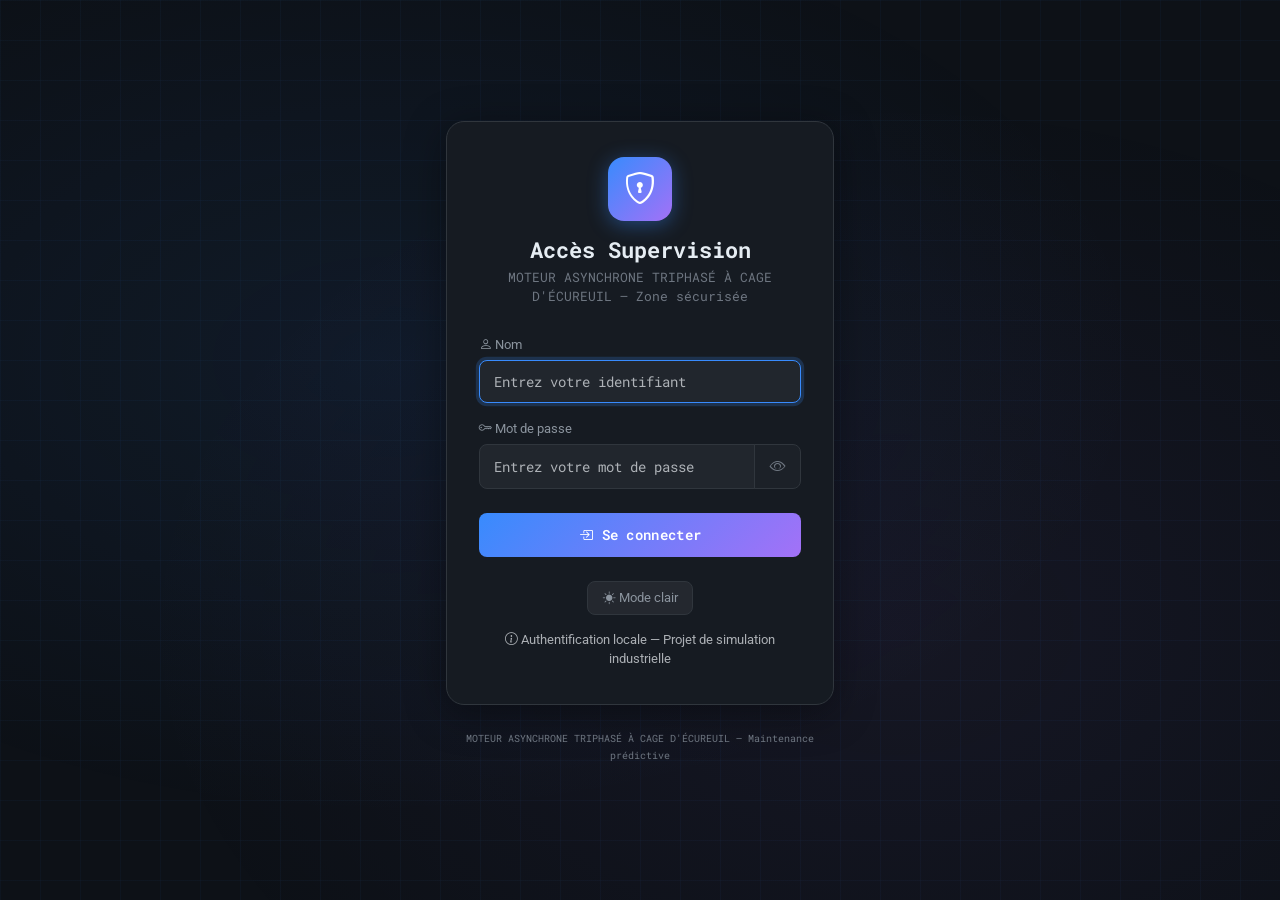
==== commit 316bd108: "Mise à jour de l'interface et du script" ====
--- a/admin.html
+++ b/admin.html
@@ -11,7 +11,7 @@
   <!-- Bootstrap Icons -->
   <link href="https://cdn.jsdelivr.net/npm/bootstrap-icons@1.11.3/font/bootstrap-icons.min.css" rel="stylesheet">
   <!-- Google Fonts -->
-  <link href="https://fonts.googleapis.com/css2?family=Inter:wght@300;400;500;600;700&family=Roboto+Mono:wght@400;500;600;700&display=swap" rel="stylesheet">
+  <link href="https://fonts.googleapis.com/css2?family=Roboto+Mono:wght@400;500;700&family=Roboto:wght@300;400;500;700&display=swap" rel="stylesheet">
   <!-- Custom styles -->
   <link rel="stylesheet" href="style.css">
 </head>
--- a/style.css
+++ b/style.css
@@ -1,1690 +1,761 @@
 /* ============================================================
-   MOTEUR ASYNCHRONE TRIPHASÉ À CAGE D'ÉCUREUIL
-   Système de supervision industrielle — v2.0 Premium
-   ============================================================ */
-
-@import url('https://fonts.googleapis.com/css2?family=Inter:wght@300;400;500;600;700&family=Roboto+Mono:wght@400;500;600;700&display=swap');
-
-/* ============================================================
-   TOKENS — DARK (défaut industriel)
-   ============================================================ */
+   MOTEUR ASYNCHRONE TRIPHASÉ À CAGE D'ÉCUREUIL — Style principal
+   SCADA · Supervision industrielle · Dashboard
+   ============================================================ */
+
+/* ─── Variables thème sombre (défaut) ─── */
 :root,
 [data-theme="dark"] {
-  /* Surfaces */
-  --bg-primary:      #070d18;
-  --bg-secondary:    #0d1729;
-  --bg-card:         #0f1e35;
-  --bg-card-hover:   #142340;
-  --bg-glass:        rgba(15, 30, 53, 0.85);
-  --border-color:    rgba(0, 170, 255, 0.12);
-  --border-strong:   rgba(0, 170, 255, 0.28);
-
-  /* Texte */
-  --text-primary:    #e8f0fc;
-  --text-secondary:  #7a9bbf;
-  --text-muted:      #3d5470;
-
-  /* Accents */
-  --accent-blue:     #00aaff;
-  --accent-blue-dim: rgba(0, 170, 255, 0.14);
-  --accent-glow:     rgba(0, 170, 255, 0.35);
-  --accent-cyan:     #00e5c0;
-
-  /* États */
-  --status-ok:          #10b981;
-  --status-ok-glow:     rgba(16, 185, 129, 0.30);
-  --status-ok-dim:      rgba(16, 185, 129, 0.12);
-  --status-alarm:       #ef4444;
-  --status-alarm-glow:  rgba(239, 68, 68, 0.35);
-  --status-alarm-dim:   rgba(239, 68, 68, 0.10);
-  --status-warning:     #f59e0b;
-  --status-warning-glow:rgba(245, 158, 11, 0.35);
-  --status-warning-dim: rgba(245, 158, 11, 0.10);
-
-  /* Header */
-  --header-gradient: linear-gradient(160deg, #071120 0%, #050c1a 60%, #030810 100%);
-  --header-border:   #00aaff;
-
-  /* Cards & shadows */
-  --card-shadow:  0 4px 32px rgba(0, 0, 0, 0.55), 0 1px 0 rgba(0,170,255,0.06) inset;
-  --card-radius:  14px;
-
-  /* Charts */
-  --chart-grid:   rgba(0, 170, 255, 0.05);
-  --chart-tick:   #3d5470;
-  --chart-legend: #7a9bbf;
-
-  /* Misc */
-  --btn-outline-color: rgba(232, 240, 252, 0.7);
-  --toolbar-bg:        rgba(0, 170, 255, 0.06);
-  --font-main:         'Inter', 'Roboto', sans-serif;
-  --font-mono:         'Roboto Mono', monospace;
-
-  /* Diagram */
-  --diagram-body-light: #0d2040;
-  --diagram-body-dark:  #061228;
-  --diagram-stroke:     #00aaff;
-  --diagram-rotor:      #1a3a5c;
-  --diagram-shaft:      #2a4a6c;
-  --diagram-bearing:    #1e3550;
-  --diagram-fan:        #0d3028;
-}
-
-/* ============================================================
-   TOKENS — LIGHT
-   ============================================================ */
+  --bg-main:           #0d1117;
+  --bg-card:           #161b22;
+  --bg-secondary:      #1c2128;
+  --bg-header:         #0d1117;
+  --bg-input:          #21262d;
+  --border-color:      #30363d;
+  --text-primary:      #e6edf3;
+  --text-secondary:    #8b949e;
+  --text-muted:        #6e7681;
+  --accent-blue:       #388bfd;
+  --accent-cyan:       #39d353;
+  --accent-purple:     #a371f7;
+  --status-normal:     #238636;
+  --status-warning:    #d29922;
+  --status-alarm:      #da3633;
+  --status-ok-text:    #3fb950;
+  --card-shadow:       0 2px 12px rgba(0,0,0,0.4);
+  --card-shadow-hover: 0 4px 24px rgba(0,0,0,0.6);
+  --header-border:     rgba(56,139,253,0.25);
+  --chart-tick:        #6e7681;
+  --chart-grid:        rgba(255,255,255,0.04);
+  --chart-legend:      #8b949e;
+  --diagram-body-light:#1f2937;
+  --diagram-body-dark: #111827;
+  --diagram-rotor:     #1e3a5f;
+  --diagram-shaft:     #374151;
+  --diagram-bearing:   #1e3a5f;
+  --diagram-fan:       #1e40af;
+  --diagram-stroke:    #4b5563;
+  --btn-toolbar-bg:    rgba(255,255,255,0.06);
+  --font-mono:         'Roboto Mono', 'Consolas', monospace;
+}
+
+/* ─── Thème clair ─── */
 [data-theme="light"] {
-  --bg-primary:      #f0f4fa;
-  --bg-secondary:    #ffffff;
-  --bg-card:         #ffffff;
-  --bg-card-hover:   #f5f8ff;
-  --bg-glass:        rgba(255, 255, 255, 0.9);
-  --border-color:    rgba(9, 105, 218, 0.14);
-  --border-strong:   rgba(9, 105, 218, 0.30);
-
-  --text-primary:    #0e1929;
-  --text-secondary:  #4a6080;
-  --text-muted:      #8ca0b8;
-
-  --accent-blue:     #0969da;
-  --accent-blue-dim: rgba(9, 105, 218, 0.10);
-  --accent-glow:     rgba(9, 105, 218, 0.22);
-  --accent-cyan:     #0891b2;
-
-  --status-ok:          #059669;
-  --status-ok-glow:     rgba(5, 150, 105, 0.22);
-  --status-ok-dim:      rgba(5, 150, 105, 0.08);
-  --status-alarm:       #dc2626;
-  --status-alarm-glow:  rgba(220, 38, 38, 0.22);
-  --status-alarm-dim:   rgba(220, 38, 38, 0.07);
-  --status-warning:     #d97706;
-  --status-warning-glow:rgba(217, 119, 6, 0.22);
-  --status-warning-dim: rgba(217, 119, 6, 0.07);
-
-  --header-gradient: linear-gradient(160deg, #ffffff 0%, #edf2fc 100%);
-  --header-border:   #0969da;
-  --card-shadow:  0 2px 20px rgba(9, 105, 218, 0.07), 0 1px 4px rgba(0,0,0,0.05);
-  --card-radius:  14px;
-
-  --chart-grid:   rgba(9, 105, 218, 0.07);
-  --chart-tick:   #8ca0b8;
-  --chart-legend: #4a6080;
-  --btn-outline-color: #4a6080;
-  --toolbar-bg:        #f0f5ff;
-
-  --diagram-body-light: #dbeafe;
-  --diagram-body-dark:  #bfdbfe;
-  --diagram-stroke:     #0969da;
-  --diagram-rotor:      #93c5fd;
-  --diagram-shaft:      #6b9fd4;
-  --diagram-bearing:    #bfdbfe;
-  --diagram-fan:        #a7f3d0;
-}
-
-/* ============================================================
-   BASE
-   ============================================================ */
+  --bg-main:           #f4f6f9;
+  --bg-card:           #ffffff;
+  --bg-secondary:      #f0f2f5;
+  --bg-header:         #1a2035;
+  --bg-input:          #ffffff;
+  --border-color:      #d0d7de;
+  --text-primary:      #1f2328;
+  --text-secondary:    #424a53;
+  --text-muted:        #6e7781;
+  --card-shadow:       0 2px 8px rgba(0,0,0,0.10);
+  --card-shadow-hover: 0 4px 18px rgba(0,0,0,0.16);
+  --chart-tick:        #424a53;
+  --chart-grid:        rgba(0,0,0,0.06);
+  --chart-legend:      #424a53;
+  --diagram-body-light:#dbeafe;
+  --diagram-body-dark: #bfdbfe;
+  --diagram-rotor:     #93c5fd;
+  --diagram-shaft:     #9ca3af;
+  --diagram-bearing:   #60a5fa;
+  --diagram-fan:       #3b82f6;
+  --diagram-stroke:    #374151;
+  --btn-toolbar-bg:    rgba(0,0,0,0.06);
+}
+
+/* ─── Base ─── */
 *, *::before, *::after { box-sizing: border-box; }
 
 html { scroll-behavior: smooth; }
 
 body {
-  font-family: var(--font-main);
-  background-color: var(--bg-primary);
+  background: var(--bg-main);
   color: var(--text-primary);
+  font-family: 'Roboto', sans-serif;
+  font-size: 0.9rem;
   min-height: 100vh;
-  display: flex;
-  flex-direction: column;
-  transition: background-color 0.35s ease, color 0.35s ease;
-  line-height: 1.5;
-}
-
-/* Scanline subtile sur dark uniquement */
-[data-theme="dark"] body::before {
-  content: '';
-  position: fixed;
-  inset: 0;
-  background-image: repeating-linear-gradient(
-    0deg,
-    rgba(0, 0, 0, 0.04) 0px,
-    rgba(0, 0, 0, 0.04) 1px,
-    transparent 1px,
-    transparent 3px
-  );
-  pointer-events: none;
-  z-index: 0;
-}
-
-main { flex: 1; position: relative; z-index: 1; }
+  transition: background-color 0.3s ease, color 0.3s ease;
+}
 
 /* ============================================================
    EN-TÊTE
    ============================================================ */
 .app-header {
-  background: var(--header-gradient);
-  border-bottom: 1px solid var(--border-color);
-  padding: 1rem 0;
-  position: relative;
-  overflow: hidden;
-}
-
-[data-theme="dark"] .app-header::after {
-  content: '';
-  position: absolute;
-  bottom: 0; left: 0; right: 0;
-  height: 2px;
-  background: linear-gradient(90deg, transparent, var(--accent-blue), transparent);
-  opacity: 0.8;
+  background: var(--bg-header);
+  border-bottom: 1px solid var(--header-border);
+  padding: 0.85rem 0;
+  position: sticky;
+  top: 0;
+  z-index: 1000;
+  box-shadow: 0 2px 20px rgba(0,0,0,0.4);
+}
+[data-theme="light"] .app-header {
+  background: #1a2035;
+  border-bottom-color: rgba(56,139,253,0.3);
 }
 
 .header-icon {
-  width: 48px;
-  height: 48px;
-  background: var(--accent-blue-dim);
-  border: 1px solid var(--border-strong);
+  width: 44px; height: 44px;
+  background: linear-gradient(135deg, var(--accent-blue), var(--accent-purple));
   border-radius: 10px;
-  display: flex;
-  align-items: center;
-  justify-content: center;
-  font-size: 1.4rem;
-  color: var(--accent-blue);
+  display: flex; align-items: center; justify-content: center;
+  font-size: 1.3rem; color: #fff;
   flex-shrink: 0;
+  box-shadow: 0 2px 12px rgba(56,139,253,0.35);
 }
 
 .header-title {
-  font-size: 1.2rem;
+  font-size: 0.85rem;
   font-weight: 700;
-  letter-spacing: 0.3px;
-  color: var(--text-primary);
+  font-family: var(--font-mono);
+  color: #e6edf3;
+  letter-spacing: 0.5px;
   line-height: 1.2;
 }
 
 .header-subtitle {
-  font-size: 0.78rem;
-  color: var(--text-secondary);
-  font-weight: 400;
-}
-
-.datetime-display {
+  font-size: 0.72rem;
+  color: #8b949e;
   font-family: var(--font-mono);
+}
+
+/* Navigation */
+.app-nav { gap: 0.3rem; }
+.nav-app-link {
+  color: #8b949e;
+  text-decoration: none;
   font-size: 0.8rem;
-  color: var(--text-secondary);
-  letter-spacing: 0.5px;
-}
-
-#simulationBadge {
-  font-family: var(--font-mono);
-  font-size: 0.68rem;
-  letter-spacing: 1.5px;
-  border-radius: 5px;
-}
-
-#simulationBadge.running {
-  background: linear-gradient(135deg, var(--status-ok), #00c070) !important;
-  animation: pulse-badge 2s ease-in-out infinite;
-}
-
-@keyframes pulse-badge {
-  0%, 100% { opacity: 1; box-shadow: 0 0 0 0 var(--status-ok-glow); }
-  50% { opacity: 0.85; box-shadow: 0 0 8px 3px var(--status-ok-glow); }
-}
-
-/* ============================================================
-   NAVIGATION APP
-   ============================================================ */
-.app-nav {
-  padding-bottom: 0.5rem;
-  border-bottom: 1px solid var(--border-color);
-}
-
-.nav-app-link {
-  display: inline-flex;
-  align-items: center;
-  gap: 0.35rem;
-  font-family: var(--font-mono);
-  font-size: 0.75rem;
-  font-weight: 500;
-  color: var(--text-secondary);
-  text-decoration: none;
   padding: 0.3rem 0.7rem;
   border-radius: 6px;
   border: 1px solid transparent;
-  transition: all 0.15s ease;
-  letter-spacing: 0.3px;
-}
-
-.nav-app-link:hover {
-  color: var(--accent-blue);
-  background: var(--accent-blue-dim);
-  border-color: var(--border-strong);
-}
-
+  transition: all 0.2s ease;
+  white-space: nowrap;
+}
+.nav-app-link:hover { color: #e6edf3; background: rgba(255,255,255,0.07); }
 .nav-app-link.active {
   color: var(--accent-blue);
-  background: var(--accent-blue-dim);
-  border-color: var(--border-strong);
-}
-
-/* ============================================================
-   BADGES & BOUTONS HEADER
-   ============================================================ */
+  background: rgba(56,139,253,0.12);
+  border-color: rgba(56,139,253,0.3);
+}
+
+.header-meta { gap: 0.5rem; }
+
 .user-badge {
-  display: inline-flex;
-  align-items: center;
-  gap: 0.35rem;
-  font-family: var(--font-mono);
-  font-size: 0.75rem;
-  font-weight: 500;
-  color: var(--text-secondary);
-  background: var(--accent-blue-dim);
-  border: 1px solid var(--border-color);
-  border-radius: 6px;
-  padding: 0.25rem 0.6rem;
-}
-
-.user-badge i { color: var(--accent-blue); font-size: 0.95rem; }
-
-.btn-logout {
+  font-size: 0.78rem; color: #8b949e;
+  background: rgba(255,255,255,0.05);
+  border: 1px solid var(--border-color);
+  border-radius: 20px;
+  padding: 0.25rem 0.7rem;
+  display: flex; align-items: center; gap: 0.35rem;
+  white-space: nowrap;
+}
+
+.datetime-display {
   font-family: var(--font-mono);
   font-size: 0.72rem;
+  color: #6e7681;
+  white-space: nowrap;
+  padding: 0.25rem 0.5rem;
+  background: rgba(255,255,255,0.03);
+  border-radius: 5px;
+  border: 1px solid var(--border-color);
+}
+
+.sim-badge {
+  font-family: var(--font-mono);
+  font-size: 0.65rem;
   letter-spacing: 0.5px;
-  border-radius: 7px;
-  border-color: var(--border-color);
-  color: var(--btn-outline-color);
-  transition: all 0.15s ease;
-}
-
-[data-theme="dark"] .btn-logout {
-  border-color: rgba(255,255,255,0.15);
-  color: rgba(255,255,255,0.7);
-}
-
-.btn-logout:hover {
-  background: var(--status-alarm-dim);
-  border-color: var(--status-alarm);
-  color: var(--status-alarm);
+  transition: background 0.3s;
+}
+.sim-badge.running {
+  background: var(--status-normal) !important;
+  animation: pulse-badge 1.5s infinite;
+}
+@keyframes pulse-badge {
+  0%,100% { opacity: 1; }
+  50% { opacity: 0.6; }
 }
 
 .btn-toolbar {
+  background: var(--btn-toolbar-bg);
+  border: 1px solid var(--border-color);
+  color: #8b949e;
+  border-radius: 6px;
+  padding: 0.3rem 0.55rem;
+}
+.btn-toolbar:hover { color: #e6edf3; }
+
+.btn-logout {
+  font-size: 0.78rem;
+  border-color: rgba(218,54,51,0.4);
+  color: #f85149;
+  transition: all 0.2s;
+}
+.btn-logout:hover { background: rgba(218,54,51,0.12); color: #f85149; border-color: #f85149; }
+
+/* ============================================================
+   BARRE D'ÉTAT GLOBAL
+   ============================================================ */
+.status-bar-card {
+  background: var(--bg-card);
+  border: 1px solid var(--border-color);
+  border-radius: 14px;
+  border-top: 3px solid var(--accent-blue);
+  box-shadow: var(--card-shadow);
+}
+
+/* Indicateur état moteur */
+.motor-status { gap: 1rem; }
+
+.status-indicator {
+  width: 20px; height: 20px;
+  border-radius: 50%;
+  background: var(--status-normal);
+  box-shadow: 0 0 12px rgba(35,134,54,0.7);
+  flex-shrink: 0;
+  transition: background 0.4s, box-shadow 0.4s;
+  animation: indicator-pulse 2s infinite;
+}
+.status-indicator.warning {
+  background: var(--status-warning);
+  box-shadow: 0 0 14px rgba(210,153,34,0.8);
+}
+.status-indicator.alarm {
+  background: var(--status-alarm);
+  box-shadow: 0 0 18px rgba(218,54,51,0.9);
+  animation: alarm-flash 0.6s infinite;
+}
+@keyframes indicator-pulse { 0%,100%{opacity:1;} 50%{opacity:0.65;} }
+@keyframes alarm-flash { 0%,100%{opacity:1;box-shadow:0 0 18px rgba(218,54,51,0.9);} 50%{opacity:0.5;box-shadow:0 0 4px rgba(218,54,51,0.3);} }
+
+.status-label { display: block; font-size: 0.65rem; text-transform: uppercase; letter-spacing: 1px; color: var(--text-muted); font-family: var(--font-mono); }
+.status-value {
+  display: block;
+  font-size: 1.2rem; font-weight: 700;
   font-family: var(--font-mono);
+  letter-spacing: 1px;
+}
+.status-value.ok { color: var(--status-ok-text); }
+.status-value.warning { color: var(--status-warning); }
+.status-value.critical { color: var(--status-alarm); animation: text-blink 0.7s infinite; }
+@keyframes text-blink { 0%,100%{opacity:1;} 50%{opacity:0.4;} }
+.health-label { font-size: 0.72rem; color: var(--text-muted); font-family: var(--font-mono); }
+
+/* Barres de santé globale */
+.global-kpi-row { display: flex; flex-direction: column; gap: 0.55rem; }
+.global-kpi { display: flex; align-items: center; gap: 0.7rem; }
+.global-kpi-label { font-size: 0.72rem; color: var(--text-muted); white-space: nowrap; min-width: 130px; font-family: var(--font-mono); }
+.global-kpi-value { font-family: var(--font-mono); font-size: 0.78rem; font-weight: 600; min-width: 44px; text-align: right; }
+.health-bar-wrap { flex: 1; height: 8px; background: var(--bg-secondary); border-radius: 4px; overflow: hidden; border: 1px solid var(--border-color); }
+.health-bar-wrap.operation { height: 6px; }
+.health-bar { height: 100%; border-radius: 4px; transition: width 0.5s ease, background 0.5s ease; background: var(--status-normal); }
+.health-bar.health-warning { background: var(--status-warning); }
+.health-bar.health-critical { background: var(--status-alarm); }
+.health-bar.operation-bar { background: var(--accent-blue); }
+
+/* Contrôles */
+.control-buttons { gap: 0.4rem; }
+.btn-control { font-size: 0.78rem; font-family: var(--font-mono); border-radius: 6px; padding: 0.35rem 0.75rem; }
+.manual-mode-switch .form-check-input { width: 2.2em; height: 1.1em; }
+.manual-mode-switch .form-check-label { font-size: 0.78rem; color: var(--text-secondary); }
+
+/* ============================================================
+   CARTES KPI avec jauges
+   ============================================================ */
+.kpi-card {
+  background: var(--bg-card);
+  border: 1px solid var(--border-color);
+  border-radius: 12px;
+  box-shadow: var(--card-shadow);
+  transition: transform 0.2s ease, box-shadow 0.2s ease, border-color 0.3s;
+}
+.kpi-card:hover { transform: translateY(-2px); box-shadow: var(--card-shadow-hover); }
+.kpi-card .card-body { padding: 0.85rem 0.7rem; }
+
+.kpi-icon { font-size: 1.4rem; color: var(--accent-blue); display: block; margin-bottom: 0.3rem; }
+.kpi-value { font-family: var(--font-mono); font-size: 1.1rem; font-weight: 700; color: var(--text-primary); margin-bottom: 0.1rem; }
+.kpi-label { font-size: 0.68rem; color: var(--text-muted); margin-bottom: 0.45rem; text-transform: uppercase; letter-spacing: 0.4px; }
+
+.kpi-gauge-wrap { height: 6px; background: var(--bg-secondary); border-radius: 3px; overflow: hidden; margin-bottom: 0.35rem; border: 1px solid var(--border-color); }
+.kpi-gauge-fill { height: 100%; border-radius: 3px; transition: width 0.5s ease, background 0.4s; background: var(--status-normal); }
+.kpi-gauge-fill.gauge-normal { background: var(--status-normal); }
+.kpi-gauge-fill.gauge-warning { background: var(--status-warning); }
+.kpi-gauge-fill.gauge-critical { background: var(--status-alarm); animation: gauge-critical-flash 0.8s infinite alternate; }
+@keyframes gauge-critical-flash { from{opacity:1;} to{opacity:0.55;} }
+
+.kpi-status-dot { width: 8px; height: 8px; border-radius: 50%; margin: 0 auto; transition: background 0.3s, box-shadow 0.3s; }
+.kpi-status-dot.dot-normal { background: var(--status-normal); box-shadow: 0 0 6px rgba(35,134,54,0.6); }
+.kpi-status-dot.dot-warning { background: var(--status-warning); box-shadow: 0 0 6px rgba(210,153,34,0.7); }
+.kpi-status-dot.dot-critical { background: var(--status-alarm); box-shadow: 0 0 8px rgba(218,54,51,0.8); animation: dot-flash 0.6s infinite; }
+@keyframes dot-flash { 0%,100%{opacity:1;} 50%{opacity:0.3;} }
+
+/* Anneau santé + compteurs */
+.health-ring-wrap { position: relative; width: 80px; height: 80px; margin: 0 auto 0.5rem; }
+.health-ring-svg { width: 80px; height: 80px; }
+.health-ring-arc { transition: stroke-dashoffset 0.6s ease, stroke 0.4s; }
+.health-ring-value {
+  position: absolute; top: 50%; left: 50%; transform: translate(-50%,-50%);
+  font-family: var(--font-mono); font-size: 0.85rem; font-weight: 700;
+  transition: color 0.4s;
+}
+.counter-row { display: flex; justify-content: space-between; align-items: center; padding: 0.2rem 0; border-bottom: 1px solid var(--border-color); }
+.counter-row:last-child { border-bottom: none; }
+.counter-label { font-size: 0.72rem; color: var(--text-muted); }
+.counter-value { font-family: var(--font-mono); font-size: 0.78rem; font-weight: 600; color: var(--accent-blue); }
+
+/* ============================================================
+   SCHÉMA MOTEUR SVG
+   ============================================================ */
+.motor-diagram-card {
+  background: var(--bg-card);
+  border: 1px solid var(--border-color);
+  border-radius: 14px;
+  box-shadow: var(--card-shadow);
+  border-top: 3px solid var(--accent-blue);
+}
+
+.motor-diagram { flex: 1; display: flex; align-items: center; justify-content: center; padding: 0.5rem; min-height: 200px; }
+.motor-svg {
+  width: 100%; max-height: 300px;
+  filter: drop-shadow(0 2px 8px rgba(0,0,0,0.4));
+  transition: transform 0.05s linear;
+}
+
+/* Colorisation par état des pièces SVG */
+.diagram-part { transition: fill 0.5s ease, stroke 0.5s ease, filter 0.5s ease; }
+.diagram-normal { opacity: 1; }
+.diagram-warning { filter: drop-shadow(0 0 5px rgba(210,153,34,0.7)); }
+.diagram-critical { filter: drop-shadow(0 0 8px rgba(218,54,51,0.9)); animation: svg-critical 0.7s infinite alternate; }
+@keyframes svg-critical { from{opacity:1;} to{opacity:0.6;} }
+
+/* Couleurs fill selon état — surcharge des couleurs SVG */
+[data-component="stator"].diagram-warning   { stroke: #d29922 !important; }
+[data-component="stator"].diagram-critical  { stroke: #da3633 !important; }
+[data-component="rotor"].diagram-warning    { fill: rgba(210,153,34,0.3) !important; }
+[data-component="rotor"].diagram-critical   { fill: rgba(218,54,51,0.4) !important; }
+[data-component="bearings"].diagram-warning  { fill: rgba(210,153,34,0.4) !important; }
+[data-component="bearings"].diagram-critical { fill: rgba(218,54,51,0.5) !important; }
+[data-component="ventilation"].diagram-warning  { opacity: 0.7; }
+[data-component="ventilation"].diagram-critical { opacity: 0.5; }
+
+.diagram-label { font-size: 10px; fill: var(--text-secondary); font-family: 'Roboto', sans-serif; font-weight: 600; pointer-events: none; }
+.diagram-label-sm { font-size: 8px; fill: var(--text-muted); font-family: 'Roboto', sans-serif; pointer-events: none; }
+
+.status-led { transition: fill 0.3s, filter 0.3s; }
+
+.diagram-legend { display: flex; gap: 1rem; justify-content: center; padding-top: 0.5rem; flex-wrap: wrap; }
+.legend-item { display: flex; align-items: center; gap: 0.35rem; font-size: 0.72rem; color: var(--text-muted); }
+.legend-dot { width: 10px; height: 10px; border-radius: 50%; }
+.legend-dot.normal   { background: var(--status-normal); box-shadow: 0 0 5px rgba(35,134,54,0.6); }
+.legend-dot.warning  { background: var(--status-warning); box-shadow: 0 0 5px rgba(210,153,34,0.6); }
+.legend-dot.critical { background: var(--status-alarm);  box-shadow: 0 0 5px rgba(218,54,51,0.7); }
+
+/* ============================================================
+   SIMULATION DE DÉFAUTS
+   ============================================================ */
+.fault-sim-card {
+  background: var(--bg-card);
+  border: 1px solid var(--border-color);
+  border-radius: 12px;
+  box-shadow: var(--card-shadow);
+  border-top: 3px solid var(--status-alarm);
+}
+.fault-buttons { display: flex; flex-wrap: wrap; gap: 0.5rem; }
+.btn-fault {
   font-size: 0.78rem;
-  border: 1px solid var(--border-color);
-  background: var(--toolbar-bg);
+  padding: 0.4rem 0.9rem;
+  border-radius: 8px;
+  background: rgba(218,54,51,0.08);
+  border: 1px solid rgba(218,54,51,0.3);
+  color: #f85149;
+  font-family: var(--font-mono);
+  transition: all 0.2s ease;
+  display: flex; align-items: center; gap: 0.4rem;
+}
+.btn-fault:hover { background: rgba(218,54,51,0.18); border-color: #f85149; color: #f85149; transform: translateY(-1px); }
+.btn-fault.active { background: rgba(218,54,51,0.28); border-color: #f85149; color: #fff; font-weight: 600; box-shadow: 0 0 10px rgba(218,54,51,0.4); }
+
+/* ============================================================
+   ALARMES ACTIVES
+   ============================================================ */
+.alarm-panel-card {
+  background: var(--bg-card);
+  border: 1px solid var(--border-color);
+  border-radius: 12px;
+  box-shadow: var(--card-shadow);
+  border-top: 3px solid var(--status-warning);
+  transition: border-top-color 0.4s;
+}
+.alarm-panel-card.has-alarms { border-top-color: var(--status-alarm); animation: alarm-card-pulse 1.5s infinite; }
+@keyframes alarm-card-pulse { 0%,100%{box-shadow:var(--card-shadow);} 50%{box-shadow:0 0 20px rgba(218,54,51,0.3);} }
+
+.alarm-count-badge { font-family: var(--font-mono); font-size: 0.7rem; animation: badge-pulse 1s infinite; }
+@keyframes badge-pulse { 0%,100%{transform:scale(1);} 50%{transform:scale(1.15);} }
+
+.active-alarms-list { display: flex; flex-direction: column; gap: 0.6rem; }
+.no-alarm-msg { font-size: 0.85rem; padding: 0.5rem; }
+
+.active-alarm-item {
+  display: flex; gap: 0.85rem;
+  padding: 0.75rem 1rem;
+  border-radius: 10px;
+  border: 1px solid var(--border-color);
+  background: var(--bg-secondary);
+  transition: all 0.3s;
+  animation: alarm-slide-in 0.3s ease;
+}
+@keyframes alarm-slide-in { from{opacity:0;transform:translateX(-10px);} to{opacity:1;transform:none;} }
+.active-alarm-item.status-critical { border-color: rgba(218,54,51,0.5); background: rgba(218,54,51,0.06); }
+.active-alarm-item.status-warning  { border-color: rgba(210,153,34,0.4); background: rgba(210,153,34,0.05); }
+
+.active-alarm-icon { font-size: 1.4rem; flex-shrink: 0; padding-top: 0.1rem; }
+.status-critical .active-alarm-icon { color: var(--status-alarm); animation: icon-pulse 0.8s infinite; }
+.status-warning  .active-alarm-icon { color: var(--status-warning); }
+@keyframes icon-pulse { 0%,100%{opacity:1;} 50%{opacity:0.3;} }
+
+.active-alarm-body { flex: 1; }
+.active-alarm-title { font-size: 0.85rem; font-weight: 600; margin-bottom: 0.25rem; }
+.active-alarm-value { font-size: 0.8rem; color: var(--text-secondary); margin-bottom: 0.15rem; font-family: var(--font-mono); }
+.active-alarm-cause { font-size: 0.78rem; color: var(--text-muted); margin-bottom: 0.15rem; }
+.active-alarm-action { font-size: 0.78rem; color: var(--text-secondary); }
+
+.alarm-badge-critical { background: var(--status-alarm) !important; font-family: var(--font-mono); font-size: 0.65rem; letter-spacing: 0.5px; }
+.alarm-badge-warning  { background: var(--status-warning) !important; color: #1f2328 !important; font-family: var(--font-mono); font-size: 0.65rem; }
+
+/* ============================================================
+   CARTES COMPOSANTS
+   ============================================================ */
+.component-card {
+  background: var(--bg-card);
+  border: 1px solid var(--border-color);
+  border-radius: 14px;
+  box-shadow: var(--card-shadow);
+  transition: all 0.35s ease;
+  border-top: 4px solid var(--status-normal);
+  overflow: hidden;
+}
+.component-card:hover { transform: translateY(-3px); box-shadow: var(--card-shadow-hover); }
+.component-card.status-normal  { border-top-color: var(--status-normal); }
+.component-card.status-warning { border-top-color: var(--status-warning); box-shadow: 0 2px 18px rgba(210,153,34,0.2); }
+.component-card.status-critical{ border-top-color: var(--status-alarm); box-shadow: 0 2px 20px rgba(218,54,51,0.25); animation: card-critical-glow 1.5s infinite; }
+@keyframes card-critical-glow { 0%,100%{box-shadow:0 2px 20px rgba(218,54,51,0.25);} 50%{box-shadow:0 4px 30px rgba(218,54,51,0.45);} }
+
+.component-header {
+  display: flex; align-items: center; gap: 0.5rem;
+  padding: 0.75rem 1rem;
+  background: var(--bg-secondary);
+  border-bottom: 1px solid var(--border-color);
+  font-weight: 600; font-size: 0.85rem;
+}
+.component-header i { color: var(--accent-blue); }
+
+.component-status-badge { margin-left: auto; font-size: 0.7rem; font-family: var(--font-mono); padding: 0.2rem 0.55rem; border-radius: 20px; font-weight: 600; }
+.component-status-badge.status-normal  { background: rgba(35,134,54,0.18);  color: var(--status-ok-text); }
+.component-status-badge.status-warning { background: rgba(210,153,34,0.18); color: var(--status-warning); }
+.component-status-badge.status-critical{ background: rgba(218,54,51,0.18);  color: var(--status-alarm); animation: text-blink 0.8s infinite; }
+
+.component-health-row { display: flex; align-items: center; gap: 0.6rem; margin-bottom: 0.4rem; }
+.component-health-label { font-size: 0.7rem; color: var(--text-muted); min-width: 55px; }
+.health-bar-wrap.sm { flex: 1; height: 5px; }
+.component-health-value { font-family: var(--font-mono); font-size: 0.72rem; min-width: 36px; text-align: right; }
+.component-operation { font-size: 0.72rem; color: var(--text-secondary); margin-bottom: 0.35rem; font-family: var(--font-mono); }
+.component-zones { font-size: 0.7rem; color: var(--text-muted); margin-bottom: 0.6rem; }
+
+.component-params { display: flex; flex-direction: column; gap: 0.2rem; margin-bottom: 0.6rem; }
+.component-param-row { display: flex; align-items: center; gap: 0.5rem; padding: 0.18rem 0; border-bottom: 1px solid var(--border-color); }
+.component-param-row:last-child { border-bottom: none; }
+.param-label { font-size: 0.72rem; color: var(--text-muted); flex: 1; }
+.param-value { font-family: var(--font-mono); font-size: 0.75rem; font-weight: 600; min-width: 85px; text-align: right; }
+.param-status-dot { width: 7px; height: 7px; border-radius: 50%; flex-shrink: 0; transition: background 0.3s, box-shadow 0.3s; }
+.param-status-dot.normal   { background: var(--status-normal);  box-shadow: 0 0 4px rgba(35,134,54,0.5); }
+.param-status-dot.warning  { background: var(--status-warning); box-shadow: 0 0 5px rgba(210,153,34,0.6); }
+.param-status-dot.critical { background: var(--status-alarm);   box-shadow: 0 0 6px rgba(218,54,51,0.7); animation: dot-flash 0.6s infinite; }
+
+.component-history { margin-top: 0.5rem; }
+.component-history-label { font-size: 0.68rem; color: var(--text-muted); display: block; margin-bottom: 0.3rem; }
+.component-chart-wrap { height: 70px; }
+
+/* ============================================================
+   HISTORIQUE DES ALARMES
+   ============================================================ */
+.alarm-history-card {
+  background: var(--bg-card);
+  border: 1px solid var(--border-color);
+  border-radius: 12px;
+  box-shadow: var(--card-shadow);
+  border-top: 3px solid var(--status-warning);
+}
+.alarm-history-wrap { max-height: 300px; overflow-y: auto; }
+.alarm-history-wrap::-webkit-scrollbar { width: 5px; }
+.alarm-history-wrap::-webkit-scrollbar-track { background: var(--bg-secondary); }
+.alarm-history-wrap::-webkit-scrollbar-thumb { background: var(--border-color); border-radius: 3px; }
+
+.table-alarm-history { font-size: 0.78rem; margin: 0; color: var(--text-primary); }
+.table-alarm-history thead th {
+  background: var(--bg-secondary); color: var(--text-muted);
+  font-family: var(--font-mono); font-size: 0.68rem; font-weight: 600;
+  border-color: var(--border-color); padding: 0.5rem 0.75rem;
+  position: sticky; top: 0; z-index: 1; letter-spacing: 0.3px;
+}
+.table-alarm-history tbody td { border-color: var(--border-color); padding: 0.4rem 0.75rem; vertical-align: middle; color: var(--text-secondary); }
+.font-mono { font-family: var(--font-mono); font-size: 0.75rem; }
+.alarm-history-row.alarm-history-critical td { background: rgba(218,54,51,0.05); }
+.alarm-history-row.alarm-history-critical td:first-child { border-left: 3px solid var(--status-alarm); }
+.alarm-history-row.alarm-history-warning td:first-child { border-left: 3px solid var(--status-warning); }
+.alarm-history-badge-critical { background: var(--status-alarm) !important; color: #fff; font-family: var(--font-mono); font-size: 0.62rem; letter-spacing: 0.5px; }
+.alarm-history-badge-warning  { background: var(--status-warning) !important; color: #1f2328; font-family: var(--font-mono); font-size: 0.62rem; }
+
+/* ============================================================
+   GRAPHIQUES INDIVIDUELS
+   ============================================================ */
+.individual-charts-card {
+  background: var(--bg-card);
+  border: 1px solid var(--border-color);
+  border-radius: 12px;
+  box-shadow: var(--card-shadow);
+  border-top: 3px solid var(--accent-blue);
+}
+.individual-chart-wrap {
+  background: var(--bg-secondary);
+  border: 1px solid var(--border-color);
+  border-radius: 10px;
+  padding: 0.75rem 0.85rem 0.55rem;
+}
+.individual-chart-title { font-family: var(--font-mono); font-size: 0.72rem; font-weight: 600; color: var(--text-secondary); margin-bottom: 0.4rem; display: flex; align-items: center; gap: 0.35rem; }
+.individual-chart-title i { color: var(--accent-blue); }
+.individual-chart-wrap canvas { height: 130px !important; max-height: 130px; }
+.threshold-legend { display: flex; gap: 0.6rem; margin-top: 0.4rem; flex-wrap: wrap; }
+.threshold-legend-item { display: flex; align-items: center; gap: 0.25rem; font-size: 0.62rem; color: var(--text-muted); font-family: var(--font-mono); }
+.threshold-legend-dot { width: 9px; height: 9px; border-radius: 2px; flex-shrink: 0; }
+.threshold-legend-dot.normal   { background: rgba(35,134,54,0.65); }
+.threshold-legend-dot.warning  { background: rgba(210,153,34,0.65); }
+.threshold-legend-dot.critical { background: rgba(218,54,51,0.65); }
+
+/* ============================================================
+   GRAPHIQUES HISTORIQUES
+   ============================================================ */
+.chart-card {
+  background: var(--bg-card);
+  border: 1px solid var(--border-color);
+  border-radius: 12px;
+  box-shadow: var(--card-shadow);
+}
+.chart-card .card-body { height: 220px; padding: 0.75rem; }
+.chart-header {
+  background: var(--bg-secondary);
+  border-bottom: 1px solid var(--border-color);
   color: var(--text-secondary);
-  border-radius: 7px;
-  padding: 0.3rem 0.6rem;
-  transition: all 0.18s ease;
-}
-
-.btn-toolbar:hover {
-  background: var(--accent-blue);
-  border-color: var(--accent-blue);
-  color: #fff;
-  box-shadow: 0 2px 12px var(--accent-glow);
-}
-
-.btn-theme-login {
-  font-family: var(--font-mono);
-  font-size: 0.75rem;
-  border: 1px solid var(--border-color);
-  background: var(--bg-secondary);
-  color: var(--text-secondary);
-  border-radius: 7px;
-  padding: 0.4rem 0.9rem;
-  transition: all 0.2s ease;
-}
-
-.btn-theme-login:hover {
-  border-color: var(--accent-blue);
-  color: var(--accent-blue);
-  background: var(--accent-blue-dim);
-}
-
-/* ============================================================
-   CARTE GÉNÉRIQUE
-   ============================================================ */
-.card {
-  background: var(--bg-card) !important;
-  border: 1px solid var(--border-color) !important;
-  border-radius: var(--card-radius) !important;
-  box-shadow: var(--card-shadow) !important;
-  transition: background-color 0.3s, border-color 0.3s, box-shadow 0.3s;
-}
-
-.card-header.chart-header {
-  background: rgba(0, 170, 255, 0.04) !important;
-  border-bottom: 1px solid var(--border-color) !important;
   font-size: 0.82rem;
   font-weight: 600;
-  font-family: var(--font-mono);
-  padding: 0.65rem 1rem;
-  color: var(--text-secondary);
-  letter-spacing: 0.3px;
-  border-radius: calc(var(--card-radius) - 1px) calc(var(--card-radius) - 1px) 0 0 !important;
-}
-
-[data-theme="light"] .card-header.chart-header {
-  background: rgba(9, 105, 218, 0.04) !important;
-}
-
-.chart-header i {
-  color: var(--accent-blue);
-  margin-right: 0.4rem;
-}
-
-/* ============================================================
-   BARRE D'ÉTAT MOTEUR
-   ============================================================ */
-.status-bar-card {
-  border-left: 3px solid var(--status-ok) !important;
-}
-
-.status-indicator {
-  width: 44px;
-  height: 44px;
-  border-radius: 50%;
-  background: var(--status-ok);
-  box-shadow: 0 0 0 6px var(--status-ok-dim), 0 0 24px var(--status-ok-glow);
-  transition: all 0.4s ease;
-  flex-shrink: 0;
-  position: relative;
-}
-
-.status-indicator::after {
-  content: '';
-  position: absolute;
-  inset: 4px;
-  border-radius: 50%;
-  background: rgba(255,255,255,0.25);
-}
-
-.status-indicator.alarm {
-  background: var(--status-alarm);
-  box-shadow: 0 0 0 6px var(--status-alarm-dim), 0 0 28px var(--status-alarm-glow);
-  animation: blink-alarm 1s ease-in-out infinite;
-}
-
-.status-indicator.warning {
-  background: var(--status-warning);
-  box-shadow: 0 0 0 6px var(--status-warning-dim), 0 0 22px var(--status-warning-glow);
-}
-
-@keyframes blink-alarm {
-  0%, 100% { opacity: 1; }
-  50% { opacity: 0.45; }
-}
-
-.status-label {
-  font-family: var(--font-mono);
-  font-size: 0.68rem;
-  color: var(--text-muted);
-  letter-spacing: 1.5px;
-  text-transform: uppercase;
-  display: block;
-  margin-bottom: 0.1rem;
-}
-
-.status-value {
-  font-family: var(--font-mono);
-  font-size: 1.5rem;
-  font-weight: 700;
-  letter-spacing: 2px;
-  line-height: 1.1;
-}
-
-.health-label {
-  font-family: var(--font-mono);
-  font-size: 0.68rem;
-  color: var(--text-muted);
-  margin-top: 0.1rem;
-  letter-spacing: 0.5px;
-}
-
-.status-value.ok { color: var(--status-ok); }
-.status-value.warning { color: var(--status-warning); }
-.status-value.alarm,
-.status-value.critical { color: var(--status-alarm); }
-
-.global-kpi-row {
-  display: flex;
-  flex-direction: column;
-  gap: 0.6rem;
-}
-
-.global-kpi {
-  display: grid;
-  grid-template-columns: 130px 1fr 52px;
-  align-items: center;
-  gap: 0.5rem;
-}
-
-.global-kpi-label {
-  font-family: var(--font-mono);
-  font-size: 0.68rem;
-  color: var(--text-muted);
-  letter-spacing: 0.3px;
-}
-
-.global-kpi-value {
-  font-family: var(--font-mono);
-  font-weight: 700;
-  font-size: 0.82rem;
-  text-align: right;
-  color: var(--text-primary);
-}
-
-.health-bar-wrap {
-  height: 8px;
-  background: rgba(0,0,0,0.25);
-  border-radius: 4px;
-  overflow: hidden;
-  border: 1px solid var(--border-color);
-}
-
-[data-theme="light"] .health-bar-wrap { background: rgba(0,0,0,0.06); }
-
-.health-bar {
-  height: 100%;
-  border-radius: 4px;
-  background: var(--status-ok);
-  transition: width 0.5s cubic-bezier(.4,0,.2,1), background-color 0.3s;
-}
-
-.health-bar.health-normal  { background: linear-gradient(90deg, #059669, var(--status-ok)); }
-.health-bar.health-warning { background: linear-gradient(90deg, #d97706, var(--status-warning)); }
-.health-bar.health-critical{ background: linear-gradient(90deg, #b91c1c, var(--status-alarm)); }
-.operation-bar             { background: linear-gradient(90deg, #0077cc, var(--accent-blue)); }
-
-/* ============================================================
-   BOUTONS DE CONTRÔLE
-   ============================================================ */
-.btn-control {
-  font-family: var(--font-mono);
-  font-size: 0.78rem;
-  font-weight: 600;
-  letter-spacing: 0.5px;
-  min-width: 80px;
-  border-radius: 8px;
-  transition: transform 0.12s ease, box-shadow 0.15s ease;
-  padding: 0.35rem 0.75rem;
-}
-
-.btn-control:hover:not(:disabled) {
-  transform: translateY(-1px);
-  box-shadow: 0 4px 16px rgba(0,0,0,0.3);
-}
-
-.btn-control:active:not(:disabled) { transform: translateY(0); }
-
-.btn-success.btn-control {
-  background: linear-gradient(135deg, #059669, #10b981);
-  border: none;
-  color: #fff;
-  box-shadow: 0 2px 12px rgba(16,185,129,0.3);
-}
-
-.btn-danger.btn-control {
-  background: linear-gradient(135deg, #b91c1c, #ef4444);
-  border: none;
-  color: #fff;
-}
-
-.btn-warning.btn-control {
-  background: linear-gradient(135deg, #d97706, #f59e0b);
-  border: none;
-  color: #0e1929;
-  font-weight: 700;
-}
-
-.btn-control.btn-info {
-  background: linear-gradient(135deg, #0550ae, var(--accent-blue));
-  border: none;
-  color: #fff;
-}
-
-.btn-control.btn-info:hover {
-  background: linear-gradient(135deg, #0969da, #38bdf8);
-  color: #fff;
-}
-
-.manual-mode-switch .form-check-input {
-  width: 2.4em;
-  height: 1.2em;
-  cursor: pointer;
-  border-color: var(--border-strong);
-}
-
-.manual-mode-switch .form-check-input:checked {
-  background-color: var(--status-warning);
-  border-color: var(--status-warning);
-}
-
-.manual-mode-switch .form-check-label {
-  font-family: var(--font-mono);
-  font-size: 0.72rem;
-  color: var(--text-secondary);
-  cursor: pointer;
-  letter-spacing: 0.3px;
-}
-
-/* ============================================================
-   KPI CARDS
-   ============================================================ */
-.kpi-card {
-  border-radius: var(--card-radius) !important;
-  overflow: hidden;
-  transition: transform 0.2s ease, box-shadow 0.2s ease;
-}
-
-.kpi-card:hover {
-  transform: translateY(-2px);
-  box-shadow: 0 8px 32px rgba(0, 170, 255, 0.12) !important;
-}
-
-.kpi-card .card-body {
-  padding: 1.1rem 0.85rem !important;
-}
-
-.kpi-icon {
-  font-size: 1.35rem;
-  color: var(--accent-blue);
-  margin-bottom: 0.4rem;
-  display: block;
-  opacity: 0.9;
-}
-
-.kpi-value {
-  font-family: var(--font-mono);
-  font-size: 1.4rem;
-  font-weight: 700;
-  color: var(--text-primary);
-  line-height: 1.1;
-}
-
-.kpi-label {
-  font-size: 0.68rem;
-  color: var(--text-muted);
-  margin-top: 0.2rem;
-  letter-spacing: 0.3px;
-  text-transform: uppercase;
-  font-weight: 500;
-}
-
-/* ============================================================
-   SCHÉMA MOTEUR
-   ============================================================ */
-.motor-diagram-card {
-  border-top: 2px solid var(--accent-blue) !important;
-}
-
-.motor-svg { width: 100%; max-height: 260px; }
-
-.diagram-part {
-  cursor: pointer;
-  transition: fill 0.3s ease, stroke 0.3s ease, filter 0.3s ease;
-}
-
-.diagram-part:hover { filter: brightness(1.2); }
-
-.diagram-part.diagram-normal   { stroke: var(--status-ok); }
-.diagram-part.diagram-warning  { stroke: var(--status-warning); filter: drop-shadow(0 0 5px rgba(245,158,11,0.5)); }
-.diagram-part.diagram-critical { stroke: var(--status-alarm); filter: drop-shadow(0 0 8px rgba(239,68,68,0.6)); animation: blink-alarm 1.5s infinite; }
-
-.diagram-label {
-  fill: var(--text-secondary);
-  font-size: 11px;
-  font-family: var(--font-main);
-  font-weight: 600;
-}
-
-.diagram-label-sm {
-  fill: var(--text-muted);
-  font-size: 9px;
-  font-family: var(--font-mono);
-}
-
-.diagram-legend { margin-top: 0.5rem; }
-
-.fan-blades.spinning {
-  animation: spin-fan linear infinite;
-  transform-origin: 78px 140px;
-}
-
-@keyframes spin-fan {
-  from { transform: rotate(0deg); }
-  to   { transform: rotate(360deg); }
-}
-
-/* ============================================================
-   CARTES COMPOSANTS
-   ============================================================ */
-.component-card {
-  overflow: hidden;
-  transition: transform 0.2s ease, border-color 0.3s, box-shadow 0.3s;
-}
-
-.component-card:hover { transform: translateY(-2px); }
-
-.component-card.status-normal   { border-left: 3px solid var(--status-ok) !important; }
-.component-card.status-warning  { border-left: 3px solid var(--status-warning) !important; box-shadow: 0 0 18px var(--status-warning-glow) !important; }
-.component-card.status-critical { border-left: 3px solid var(--status-alarm) !important; box-shadow: 0 0 22px var(--status-alarm-glow) !important; }
-
-.component-header {
-  background: rgba(0, 170, 255, 0.04) !important;
-  border-bottom: 1px solid var(--border-color);
-  display: flex;
-  align-items: center;
-  gap: 0.5rem;
-  font-weight: 600;
-  font-size: 0.88rem;
-  padding: 0.6rem 0.9rem;
-}
-
-.component-header i { color: var(--accent-blue); }
-
-.component-status-badge {
-  margin-left: auto;
-  font-family: var(--font-mono);
-  font-size: 0.62rem;
-  font-weight: 700;
-  letter-spacing: 0.8px;
-  padding: 0.15rem 0.5rem;
-  border-radius: 4px;
-  background: var(--status-ok);
-  color: #fff;
-  text-transform: uppercase;
-}
-
-.component-status-badge.status-warning  { background: var(--status-warning); color: #0e1929; }
-.component-status-badge.status-critical { background: var(--status-alarm); animation: blink-alarm 1s infinite; }
-
-.component-health-row {
-  display: grid;
-  grid-template-columns: 65px 1fr 42px;
-  align-items: center;
-  gap: 0.4rem;
-  margin-bottom: 0.45rem;
-}
-
-.component-health-label {
-  font-size: 0.68rem;
-  color: var(--text-muted);
-  letter-spacing: 0.2px;
-}
-
-.component-health-value {
-  font-family: var(--font-mono);
-  font-size: 0.72rem;
-  font-weight: 700;
-  text-align: right;
-  color: var(--text-primary);
-}
-
-.component-operation {
-  font-size: 0.72rem;
-  color: var(--text-secondary);
-  margin-bottom: 0.45rem;
-  font-family: var(--font-mono);
-}
-
-.component-zones {
-  color: var(--text-muted);
-  font-size: 0.68rem;
-  margin-bottom: 0.65rem;
-  padding-bottom: 0.5rem;
-  border-bottom: 1px solid var(--border-color);
-  letter-spacing: 0.2px;
-}
-
-.component-param-row {
-  display: grid;
-  grid-template-columns: 1fr auto 10px;
-  align-items: center;
-  gap: 0.5rem;
-  padding: 0.25rem 0;
-  font-size: 0.78rem;
-}
-
-.param-label { color: var(--text-secondary); }
-
-.param-value {
-  font-family: var(--font-mono);
-  font-weight: 600;
-  font-size: 0.78rem;
-  color: var(--text-primary);
-}
-
-.param-status-dot {
-  width: 8px;
-  height: 8px;
-  border-radius: 50%;
-  background: var(--status-ok);
-  box-shadow: 0 0 4px var(--status-ok-glow);
-}
-
-.param-status-dot.warning {
-  background: var(--status-warning);
-  box-shadow: 0 0 4px var(--status-warning-glow);
-}
-
-.param-status-dot.critical {
-  background: var(--status-alarm);
-  box-shadow: 0 0 6px var(--status-alarm-glow);
-  animation: blink-alarm 1s infinite;
-}
-
-.component-history {
-  margin-top: 0.75rem;
-  padding-top: 0.55rem;
-  border-top: 1px solid var(--border-color);
-}
-
-.component-history-label {
-  display: block;
-  font-size: 0.65rem;
-  color: var(--text-muted);
-  margin-bottom: 0.3rem;
-  letter-spacing: 0.5px;
-  text-transform: uppercase;
-}
-
-.component-chart-wrap { height: 90px; position: relative; }
-
-/* ============================================================
-   ALARMES ACTIVES
-   ============================================================ */
-.alarm-panel-card.has-alarms {
-  border-color: var(--status-alarm) !important;
-  box-shadow: 0 0 24px var(--status-alarm-glow) !important;
-}
-
-.alarm-panel-card.has-alarms .card-header {
-  background: rgba(239, 68, 68, 0.08) !important;
-  color: var(--status-alarm);
-}
-
-.alarm-panel-card.has-alarms .card-header i {
-  animation: blink-alarm 1s infinite;
-}
-
-.active-alarms-list {
-  display: flex;
-  flex-direction: column;
-  gap: 0.45rem;
-}
-
-.active-alarm-item {
-  display: flex;
-  align-items: center;
-  gap: 0.75rem;
-  padding: 0.6rem 0.85rem;
-  border-radius: 8px;
-  background: var(--bg-secondary);
-  border: 1px solid var(--border-color);
-  transition: background 0.2s;
-}
-
-.active-alarm-item.status-warning {
-  border-left: 3px solid var(--status-warning) !important;
-  background: var(--status-warning-dim);
-}
-
-.active-alarm-item.status-critical {
-  border-left: 3px solid var(--status-alarm) !important;
-  background: var(--status-alarm-dim);
-}
-
-.active-alarm-icon { font-size: 1.1rem; color: var(--status-alarm); }
-.active-alarm-item.status-warning .active-alarm-icon { color: var(--status-warning); }
-
-.active-alarm-body { flex: 1; font-size: 0.82rem; }
-.active-alarm-detail {
-  font-family: var(--font-mono);
-  font-size: 0.7rem;
-  color: var(--text-muted);
-  margin-top: 0.1rem;
-}
-
-.alarm-badge-warning  { background: var(--status-warning) !important; color: #0e1929 !important; }
-.alarm-badge-critical { background: var(--status-alarm) !important; color: #fff !important; }
-
-/* ============================================================
-   HISTORIQUE ALARMES
-   ============================================================ */
-.alarm-history-card {
-  border-top: 2px solid var(--status-warning) !important;
-}
-
-.alarm-history-wrap {
-  max-height: 280px;
-  overflow-y: auto;
-}
-
-.alarm-history-wrap::-webkit-scrollbar { width: 4px; }
-.alarm-history-wrap::-webkit-scrollbar-track { background: transparent; }
-.alarm-history-wrap::-webkit-scrollbar-thumb { background: var(--border-strong); border-radius: 2px; }
-
-.table-alarm-history {
-  font-size: 0.78rem;
-  margin: 0;
-  color: var(--text-primary);
-}
-
-.table-alarm-history thead th {
-  background: var(--bg-secondary);
-  color: var(--text-muted);
-  font-family: var(--font-mono);
-  font-size: 0.65rem;
-  font-weight: 600;
-  letter-spacing: 0.5px;
-  text-transform: uppercase;
-  border-color: var(--border-color);
-  padding: 0.5rem 0.85rem;
-  position: sticky;
-  top: 0;
-  z-index: 1;
-}
-
-.table-alarm-history tbody td {
-  border-color: var(--border-color);
-  padding: 0.4rem 0.85rem;
-  vertical-align: middle;
-  color: var(--text-secondary);
-}
-
-.alarm-history-row.alarm-history-critical td {
-  background: rgba(239, 68, 68, 0.04);
-}
-
-.alarm-history-row.alarm-history-critical td:first-child {
-  border-left: 2px solid var(--status-alarm);
-}
-
-.alarm-history-row.alarm-history-warning td:first-child {
-  border-left: 2px solid var(--status-warning);
-}
-
-.alarm-history-badge-critical {
-  background: var(--status-alarm) !important;
-  color: #fff;
-  font-family: var(--font-mono);
-  font-size: 0.6rem;
-  letter-spacing: 0.5px;
-}
-
-.alarm-history-badge-warning {
-  background: var(--status-warning) !important;
-  color: #0e1929;
-  font-family: var(--font-mono);
-  font-size: 0.6rem;
-  letter-spacing: 0.5px;
-}
-
-/* ============================================================
-   GRAPHIQUES HISTORIQUES
-   ============================================================ */
-.chart-card { transition: background-color 0.3s, border-color 0.3s; }
-
-.chart-card .card-body {
-  padding: 1rem !important;
-  min-height: 260px;
-}
-
-/* ============================================================
-   GRAPHIQUES INDIVIDUELS PAR PARAMÈTRE
-   ============================================================ */
-.individual-charts-card {
-  border-top: 2px solid var(--accent-blue) !important;
-}
-
-.individual-chart-wrap {
-  background: var(--bg-secondary);
-  border: 1px solid var(--border-color);
-  border-radius: 10px;
-  padding: 0.7rem 0.8rem 0.6rem;
-  height: 100%;
-  transition: border-color 0.2s;
-}
-
-.individual-chart-wrap:hover {
-  border-color: var(--border-strong);
-}
-
-.individual-chart-title {
-  font-family: var(--font-mono);
-  font-size: 0.7rem;
-  font-weight: 600;
-  color: var(--text-secondary);
-  margin-bottom: 0.45rem;
-  display: flex;
-  align-items: center;
-  gap: 0.35rem;
-  letter-spacing: 0.3px;
-  text-transform: uppercase;
-}
-
-.individual-chart-title i { color: var(--accent-blue); }
-
-.individual-chart-wrap canvas { height: 130px !important; max-height: 130px; }
-
-.threshold-legend {
-  display: flex;
-  gap: 0.65rem;
-  margin-top: 0.3rem;
-  flex-wrap: wrap;
-}
-
-.threshold-legend-item {
-  display: flex;
-  align-items: center;
-  gap: 0.25rem;
-  font-size: 0.6rem;
-  color: var(--text-muted);
-  font-family: var(--font-mono);
-}
-
-.threshold-legend-dot {
-  width: 8px; height: 8px;
-  border-radius: 2px;
-  flex-shrink: 0;
-}
-
-.threshold-legend-dot.normal   { background: rgba(16,185,129,0.55); }
-.threshold-legend-dot.warning  { background: rgba(245,158,11,0.55); }
-.threshold-legend-dot.critical { background: rgba(239,68,68,0.55); }
+  padding: 0.6rem 1rem;
+  display: flex; align-items: center; gap: 0.5rem;
+}
+.chart-header i { color: var(--accent-blue); }
 
 /* ============================================================
    PANNEAU RÉGLAGE MANUEL
    ============================================================ */
 .control-panel-card {
-  border-left: 3px solid var(--accent-blue) !important;
-}
-
-.control-panel-desc {
-  font-size: 0.82rem;
-  color: var(--text-secondary);
-  margin-bottom: 1.1rem;
-  padding-bottom: 0.85rem;
-  border-bottom: 1px solid var(--border-color);
-  line-height: 1.55;
-}
-
-.manual-accordion-item {
-  background: var(--bg-secondary) !important;
-  border: 1px solid var(--border-color) !important;
-  margin-bottom: 0.45rem;
-  border-radius: 9px !important;
-  overflow: hidden;
-}
-
+  background: var(--bg-card);
+  border: 1px solid var(--border-color);
+  border-radius: 12px;
+  box-shadow: var(--card-shadow);
+}
+.control-panel-desc { font-size: 0.82rem; color: var(--text-muted); margin-bottom: 1rem; }
+
+.manual-accordion-item { background: var(--bg-secondary); border: 1px solid var(--border-color); border-radius: 8px; margin-bottom: 0.4rem; overflow: hidden; }
 .manual-accordion-item .accordion-button {
-  background: var(--bg-secondary) !important;
-  color: var(--text-primary);
-  font-weight: 600;
-  font-size: 0.85rem;
-  font-family: var(--font-main);
-  letter-spacing: 0.2px;
-}
-
-.manual-accordion-item .accordion-button:not(.collapsed) {
-  background: var(--accent-blue-dim) !important;
-  color: var(--accent-blue);
-  box-shadow: none;
-}
-
-.manual-accordion-item .accordion-button::after {
-  filter: invert(50%);
-}
-
-.manual-accordion-item .accordion-body {
-  background: var(--bg-card);
-  padding: 1rem;
-}
-
-.control-item {
-  background: var(--bg-secondary);
-  border: 1px solid var(--border-color);
-  border-radius: 9px;
-  padding: 0.85rem 1rem;
-  height: 100%;
-  transition: border-color 0.2s ease;
-}
-
-.control-item:hover { border-color: var(--border-strong); }
-
-.control-item-header {
-  display: flex;
-  align-items: center;
-  gap: 0.45rem;
-  margin-bottom: 0.65rem;
-  font-weight: 600;
-  font-size: 0.85rem;
-}
-
-.control-item-header i { color: var(--accent-blue); font-size: 1rem; }
-
-.control-live-value {
-  margin-left: auto;
-  font-family: var(--font-mono);
-  font-size: 0.8rem;
-  font-weight: 700;
-  color: var(--accent-cyan);
-  background: rgba(0, 229, 192, 0.08);
-  padding: 0.12rem 0.45rem;
-  border-radius: 4px;
-  border: 1px solid rgba(0, 229, 192, 0.2);
-}
-
-.form-range { accent-color: var(--accent-blue); }
-
-.sensor-input, .control-input {
-  font-family: var(--font-mono);
-  background-color: var(--bg-secondary);
-  border-color: var(--border-color);
-  color: var(--text-primary);
-  text-align: center;
-  border-radius: 7px;
-}
-
-.sensor-input:focus, .control-input:focus {
-  background-color: var(--bg-secondary);
-  border-color: var(--accent-blue);
-  color: var(--text-primary);
-  box-shadow: 0 0 0 3px rgba(0, 170, 255, 0.15);
-}
-
-.input-group-text {
-  background-color: var(--bg-secondary);
-  border-color: var(--border-color);
-  color: var(--text-muted);
-  font-family: var(--font-mono);
-  font-size: 0.75rem;
-}
-
-.btn-step {
-  font-family: var(--font-mono);
-  font-weight: 700;
-  min-width: 34px;
-  border-color: var(--border-color);
-  color: var(--text-primary);
-  border-radius: 6px;
-}
-
-.btn-step:hover {
-  background: var(--accent-blue);
-  border-color: var(--accent-blue);
-  color: #fff;
-}
+  background: var(--bg-secondary); color: var(--text-primary); font-size: 0.82rem;
+  padding: 0.6rem 1rem; border-radius: 0;
+}
+.manual-accordion-item .accordion-button:not(.collapsed) { background: rgba(56,139,253,0.08); color: var(--accent-blue); box-shadow: none; }
+.manual-accordion-item .accordion-button::after { filter: invert(0.6); }
+.manual-accordion-item .accordion-body { padding: 0.8rem; background: var(--bg-card); }
+
+.control-item { background: var(--bg-secondary); border: 1px solid var(--border-color); border-radius: 8px; padding: 0.65rem 0.75rem; }
+.control-item-header { display: flex; justify-content: space-between; align-items: center; margin-bottom: 0.4rem; font-size: 0.75rem; color: var(--text-secondary); }
+.control-live-value { font-family: var(--font-mono); font-size: 0.78rem; font-weight: 600; color: var(--accent-blue); }
+
+.manual-slider { height: 4px; margin-bottom: 0.4rem; accent-color: var(--accent-blue); }
+.manual-input { font-family: var(--font-mono); font-size: 0.78rem; background: var(--bg-input); border-color: var(--border-color); color: var(--text-primary); text-align: center; }
+.manual-input:focus { background: var(--bg-input); color: var(--text-primary); border-color: var(--accent-blue); box-shadow: 0 0 0 0.15rem rgba(56,139,253,0.25); }
+.param-unit { font-family: var(--font-mono); font-size: 0.72rem; background: var(--bg-secondary); border-color: var(--border-color); color: var(--text-muted); padding: 0.2rem 0.4rem; }
+.sensor-input { max-width: 80px; }
 
 /* ============================================================
    JOURNAL D'ÉVÉNEMENTS
    ============================================================ */
-.log-card { border-left: 3px solid var(--text-muted) !important; }
-
-.log-container {
-  max-height: 200px;
-  overflow-y: auto;
-  padding: 0.65rem 0.9rem;
-  font-family: var(--font-mono);
-  font-size: 0.75rem;
-}
-
-.log-container::-webkit-scrollbar { width: 4px; }
-.log-container::-webkit-scrollbar-track { background: transparent; }
-.log-container::-webkit-scrollbar-thumb { background: var(--border-color); border-radius: 2px; }
-
-.log-entry {
-  padding: 0.28rem 0;
-  border-bottom: 1px solid rgba(255,255,255,0.03);
-  display: flex;
-  gap: 0.7rem;
-}
-
-[data-theme="light"] .log-entry {
-  border-bottom-color: rgba(0,0,0,0.04);
-}
-
-.log-time { color: var(--text-muted); flex-shrink: 0; }
-.log-message { color: var(--text-secondary); line-height: 1.4; }
-.log-entry.log-alarm   .log-message { color: var(--status-alarm); font-weight: 600; }
-.log-entry.log-ok      .log-message { color: var(--status-ok); }
-.log-entry.log-info    .log-message { color: var(--accent-blue); }
-.log-entry.log-warning .log-message { color: var(--status-warning); }
-
-/* ============================================================
-   PAGE CONNEXION
-   ============================================================ */
-.login-page {
-  justify-content: center;
-  align-items: center;
-  position: relative;
-  overflow: hidden;
-}
-
-.login-background {
-  position: fixed;
-  inset: 0;
-  background: var(--bg-primary);
-  z-index: 0;
-}
-
-[data-theme="dark"] .login-background {
-  background: radial-gradient(ellipse 80% 60% at 50% 40%, rgba(0,100,200,0.08) 0%, transparent 70%), var(--bg-primary);
-}
-
-.login-grid-overlay {
-  position: absolute;
-  inset: 0;
-  background-image:
-    linear-gradient(rgba(0, 170, 255, 0.04) 1px, transparent 1px),
-    linear-gradient(90deg, rgba(0, 170, 255, 0.04) 1px, transparent 1px);
-  background-size: 44px 44px;
-}
-
-.login-container {
-  position: relative;
-  z-index: 1;
-  width: 100%;
-  max-width: 420px;
-  padding: 1.5rem;
-}
-
-.login-card {
-  background: var(--bg-card) !important;
-  border: 1px solid var(--border-strong) !important;
-  border-radius: 16px !important;
-  box-shadow: var(--card-shadow), 0 0 60px rgba(0,170,255,0.06) !important;
-  padding: 2rem;
-  border-top: 3px solid var(--accent-blue) !important;
-}
-
-.login-icon {
-  width: 56px; height: 56px;
-  background: var(--accent-blue-dim);
-  border: 1px solid var(--border-strong);
-  border-radius: 14px;
-  display: flex;
-  align-items: center;
-  justify-content: center;
-  font-size: 1.6rem;
-  color: var(--accent-blue);
-  margin-bottom: 0.85rem;
-}
-
-.login-title {
-  font-size: 1.35rem;
-  font-weight: 700;
-  color: var(--text-primary);
-  margin-bottom: 0.2rem;
-}
-
-.login-subtitle {
-  font-size: 0.75rem;
-  color: var(--text-muted);
-  line-height: 1.45;
-}
-
-.login-form { margin-top: 1.5rem; }
-
-.login-label {
-  font-family: var(--font-mono);
-  font-size: 0.72rem;
-  font-weight: 600;
-  color: var(--text-secondary);
-  letter-spacing: 0.5px;
-  text-transform: uppercase;
-}
-
-.login-label i { color: var(--accent-blue); margin-right: 0.3rem; }
-
-.login-input {
-  font-family: var(--font-mono);
-  background-color: var(--bg-secondary) !important;
-  border-color: var(--border-color) !important;
-  color: var(--text-primary) !important;
-  padding: 0.6rem 0.85rem;
-  border-radius: 8px;
-  font-size: 0.88rem;
-}
-
-.login-input::placeholder { color: var(--text-muted); }
-
-.login-input:focus {
-  border-color: var(--accent-blue) !important;
-  box-shadow: 0 0 0 3px rgba(0,170,255,0.15) !important;
-}
-
-.btn-toggle-password {
-  background-color: var(--bg-secondary) !important;
-  border: 1px solid var(--border-color) !important;
-  color: var(--text-secondary) !important;
-  border-left: none !important;
-}
-
-.btn-toggle-password:hover {
-  background-color: var(--bg-card-hover) !important;
-  color: var(--accent-blue) !important;
-}
-
-.btn-login {
-  font-family: var(--font-mono);
-  font-weight: 700;
-  letter-spacing: 1px;
-  padding: 0.7rem;
-  border-radius: 9px;
-  background: linear-gradient(135deg, #0550ae, var(--accent-blue));
-  border: none;
-  color: #fff;
-  transition: transform 0.12s ease, box-shadow 0.15s ease;
-  text-transform: uppercase;
-  font-size: 0.82rem;
-}
-
-.btn-login:hover {
-  transform: translateY(-1px);
-  box-shadow: 0 6px 20px var(--accent-glow);
-  background: linear-gradient(135deg, #0969da, #38bdf8);
-  color: #fff;
-}
-
-.login-error {
-  font-family: var(--font-mono);
-  font-size: 0.82rem;
-  border-radius: 8px;
-  background: var(--status-alarm-dim) !important;
-  border-color: var(--status-alarm) !important;
-  color: var(--status-alarm) !important;
-}
-
-.login-footer {
-  margin-top: 1.35rem;
-  padding-top: 1rem;
-  border-top: 1px solid var(--border-color);
-}
-
-.login-footer small { color: var(--text-muted) !important; }
-
-.login-copyright { margin-top: 1rem; color: var(--text-muted); }
-
-/* ============================================================
-   ESPACE ADMIN
-   ============================================================ */
-.admin-profile-card {
-  border-top: 2px solid var(--accent-blue) !important;
-}
-
-.admin-avatar {
-  width: 80px; height: 80px;
-  border-radius: 50%;
-  background: var(--accent-blue-dim);
-  border: 2px solid var(--border-strong);
-  display: flex;
-  align-items: center;
-  justify-content: center;
-  font-size: 2.2rem;
-  color: var(--accent-blue);
-}
-
-.admin-name {
-  font-size: 1.35rem;
-  font-weight: 700;
-  color: var(--text-primary);
-}
-
-.admin-role-badge {
-  font-family: var(--font-mono);
-  font-size: 0.68rem;
-  letter-spacing: 0.8px;
-  text-transform: uppercase;
-  background: var(--accent-blue-dim) !important;
-  color: var(--accent-blue) !important;
-  border: 1px solid var(--border-strong);
-  padding: 0.3rem 0.7rem;
-}
-
-.admin-info-list {
-  border-top: 1px solid var(--border-color);
-  padding-top: 0.35rem;
-}
-
-.admin-info-row {
-  display: flex;
-  flex-wrap: wrap;
-  justify-content: space-between;
-  align-items: center;
-  gap: 0.5rem 1rem;
-  padding: 0.75rem 0;
-  border-bottom: 1px solid var(--border-color);
-}
-
-.admin-info-row:last-child { border-bottom: none; }
-
-.admin-info-label {
-  font-size: 0.8rem;
-  color: var(--text-secondary);
-  display: flex;
-  align-items: center;
-  gap: 0.4rem;
-}
-
-.admin-info-label i { color: var(--accent-blue); }
-
-.admin-info-value {
-  font-family: var(--font-mono);
-  font-size: 0.85rem;
-  font-weight: 500;
-  color: var(--text-primary);
-  text-align: right;
-}
-
-.admin-password-row {
-  display: flex;
-  align-items: center;
-  justify-content: flex-end;
-  flex-wrap: wrap;
-  gap: 0.25rem;
-}
-
-.admin-password-mask { letter-spacing: 2px; }
-
-.admin-action-link {
-  display: flex;
-  align-items: center;
-  gap: 0.85rem;
-  padding: 0.9rem 1rem;
-  background: var(--bg-secondary);
-  border: 1px solid var(--border-color);
-  border-radius: 10px;
-  color: var(--text-primary);
-  text-decoration: none;
-  transition: all 0.15s ease;
-  height: 100%;
-}
-
-.admin-action-link i {
-  font-size: 1.35rem;
-  color: var(--accent-blue);
-  flex-shrink: 0;
-}
-
-.admin-action-link strong { display: block; font-size: 0.88rem; }
-.admin-action-link small  { color: var(--text-muted); font-size: 0.72rem; }
-
-.admin-action-link:hover {
-  border-color: var(--border-strong);
-  background: var(--accent-blue-dim);
-  color: var(--text-primary);
-  transform: translateY(-1px);
-  box-shadow: 0 4px 16px var(--accent-glow);
-}
-
-.admin-action-logout {
-  background: var(--bg-secondary);
-  border: 1px solid var(--border-color);
-  cursor: pointer;
-}
-
-.admin-action-logout:hover {
-  border-color: var(--status-alarm) !important;
-  background: var(--status-alarm-dim) !important;
-  box-shadow: 0 4px 16px var(--status-alarm-glow) !important;
-}
-
-.admin-action-logout i { color: var(--status-alarm); }
-
-/* ============================================================
-   FICHES D'INTERVENTION
-   ============================================================ */
-.intervention-stat-card,
-.intervention-form-card,
-.intervention-list-card { transition: background-color 0.3s, border-color 0.3s; }
-
-.intervention-form-card  { border-top: 2px solid var(--accent-blue) !important; }
-.intervention-list-card  { border-top: 2px solid var(--status-warning) !important; }
-
-.stat-icon { font-size: 1.75rem; opacity: 0.9; }
-.stat-icon.stat-open     { color: var(--accent-blue); }
-.stat-icon.stat-progress { color: var(--status-warning); }
-.stat-icon.stat-closed   { color: var(--status-ok); }
-
-.stat-value {
-  font-family: var(--font-mono);
-  font-size: 1.6rem;
-  font-weight: 700;
-  color: var(--text-primary);
-  line-height: 1;
-}
-
-.stat-label {
-  font-size: 0.72rem;
-  color: var(--text-muted);
-  text-transform: uppercase;
-  letter-spacing: 0.3px;
-  margin-top: 0.1rem;
-}
-
-.intervention-label {
-  font-family: var(--font-mono);
-  font-size: 0.72rem;
-  font-weight: 600;
-  color: var(--text-secondary);
-  margin-bottom: 0.2rem;
-  text-transform: uppercase;
-  letter-spacing: 0.3px;
-}
-
-.intervention-input,
-.intervention-filter {
-  font-family: var(--font-mono);
-  font-size: 0.82rem;
-  background-color: var(--bg-secondary) !important;
-  border-color: var(--border-color) !important;
-  color: var(--text-primary) !important;
-  border-radius: 7px !important;
-}
-
-.intervention-input:focus,
-.intervention-filter:focus {
-  border-color: var(--accent-blue) !important;
-  box-shadow: 0 0 0 3px rgba(0,170,255,0.12) !important;
-}
-
-.intervention-measures-box {
-  background: var(--bg-secondary);
-  border: 1px solid var(--border-color);
-  border-radius: 8px;
-  padding: 0.75rem;
-}
-
-.intervention-measures-title {
-  font-size: 0.75rem;
-  font-weight: 600;
-  color: var(--text-secondary);
-  text-transform: uppercase;
-  letter-spacing: 0.5px;
-}
-
-.intervention-measures-title i { color: var(--accent-blue); margin-right: 0.3rem; }
-
-.measure-readonly {
-  font-family: var(--font-mono);
-  font-weight: 600;
-  font-size: 0.88rem;
-  color: var(--accent-cyan);
-}
-
-.btn-intervention-save {
-  font-family: var(--font-mono);
-  font-weight: 600;
-  font-size: 0.8rem;
-  letter-spacing: 0.5px;
-  border-radius: 8px;
-}
-
-.intervention-list {
-  max-height: 620px;
-  overflow-y: auto;
-}
-
-.intervention-list::-webkit-scrollbar { width: 4px; }
-.intervention-list::-webkit-scrollbar-thumb { background: var(--border-color); border-radius: 2px; }
-
-.intervention-empty {
-  text-align: center;
-  padding: 3rem 1.5rem;
-  color: var(--text-muted);
-}
-
-.intervention-empty i {
-  font-size: 2.2rem;
-  opacity: 0.3;
-  display: block;
-  margin-bottom: 0.65rem;
-}
-
-.intervention-item {
-  display: flex;
-  align-items: flex-start;
-  justify-content: space-between;
-  gap: 1rem;
-  padding: 0.9rem 1.1rem;
-  border-bottom: 1px solid var(--border-color);
-  transition: background-color 0.15s;
-}
-
-.intervention-item:hover { background: var(--bg-card-hover); }
-
-.intervention-item-ref {
-  font-family: var(--font-mono);
-  font-weight: 700;
-  font-size: 0.88rem;
-  color: var(--accent-blue);
-  margin-bottom: 0.3rem;
-}
-
-.intervention-item-meta {
-  display: flex;
-  flex-wrap: wrap;
-  gap: 0.4rem 0.7rem;
-  font-size: 0.72rem;
-  color: var(--text-muted);
-  margin-bottom: 0.35rem;
-}
-
-.intervention-item-motif {
-  font-size: 0.8rem;
-  color: var(--text-secondary);
-  line-height: 1.4;
-}
-
-.intervention-item-actions {
-  display: flex;
-  flex-shrink: 0;
-  gap: 0.3rem;
-}
-
-.intervention-badge-type {
-  background: var(--accent-blue-dim) !important;
-  color: var(--accent-blue) !important;
-  font-family: var(--font-mono);
-  font-size: 0.62rem;
-  letter-spacing: 0.3px;
-}
-
-.intervention-badge-statut {
-  font-family: var(--font-mono);
-  font-size: 0.62rem;
-}
-
-.statut-badge-ouverte   { background: var(--accent-blue) !important; }
-.statut-badge-en_cours  { background: var(--status-warning) !important; color: #0e1929 !important; }
-.statut-badge-cloturee  { background: var(--status-ok) !important; }
-
-.intervention-item.priorite-haute { border-left: 2px solid var(--status-alarm); }
-.intervention-item.priorite-urgente { border-left: 2px solid var(--status-alarm); background: var(--status-alarm-dim); }
-
-/* ============================================================
-   APERÇU / IMPRESSION FICHE
-   ============================================================ */
-.intervention-print-card {
-  background: #fff;
-  color: #1f2328;
-  border: 1px solid #d0d7de;
-  border-radius: 8px;
-}
-
-[data-theme="dark"] .intervention-print-card {
-  background: var(--bg-card);
-  color: var(--text-primary);
-  border-color: var(--border-color);
-}
-
-.intervention-print-body { padding: 2rem; }
-
-.print-header {
-  display: flex;
-  justify-content: space-between;
-  align-items: flex-start;
-  border-bottom: 2px solid #0969da;
-  padding-bottom: 0.85rem;
-  margin-bottom: 1.35rem;
-}
-
-.print-header h2 { font-size: 1.3rem; font-weight: 700; margin: 0; color: #0969da; }
-.print-subtitle { font-size: 0.8rem; color: #57606a; margin: 0.2rem 0 0; }
-.print-ref-box { text-align: right; font-family: var(--font-mono); }
-.print-ref-box strong { display: block; font-size: 1rem; color: #0969da; }
-
-.print-section-title {
-  font-size: 0.88rem;
-  font-weight: 700;
-  color: #0969da;
-  margin: 1.15rem 0 0.45rem;
-  padding-bottom: 0.2rem;
-  border-bottom: 1px solid #d0d7de;
-}
-
-.print-table { width: 100%; border-collapse: collapse; font-size: 0.82rem; margin-bottom: 0.5rem; }
-.print-table th, .print-table td { border: 1px solid #d0d7de; padding: 0.45rem 0.7rem; text-align: left; }
-.print-table th { background: #f6f8fa; font-weight: 600; width: 20%; color: #57606a; }
-.print-text { font-size: 0.85rem; line-height: 1.55; margin: 0; padding: 0.45rem 0; }
-
-.print-signatures { display: flex; gap: 2rem; margin-top: 2.5rem; }
-.print-signature-box { flex: 1; text-align: center; }
-.print-signature-box span { font-size: 0.75rem; color: #57606a; }
-.print-signature-line { border-bottom: 1px solid #1f2328; margin: 2rem 0 0.3rem; height: 1px; }
-.print-footer-note { font-size: 0.68rem; color: #8c959f; margin-top: 1.75rem; text-align: center; }
-
-@media print {
-  body * { visibility: hidden; }
-  #printPreview, #printPreview * { visibility: visible; }
-  #printPreview { position: absolute; left: 0; top: 0; width: 100%; border: none; box-shadow: none; }
-  .no-print, .app-header, .app-footer, .app-nav,
-  .intervention-form-card, .intervention-list-card, .intervention-stat-card { display: none !important; }
-  .intervention-print-card { background: #fff !important; color: #000 !important; }
-}
+.log-card { background: var(--bg-card); border: 1px solid var(--border-color); border-radius: 12px; box-shadow: var(--card-shadow); }
+.log-container { font-family: var(--font-mono); font-size: 0.75rem; height: 220px; overflow-y: auto; padding: 0.5rem 0; }
+.log-container::-webkit-scrollbar { width: 5px; }
+.log-container::-webkit-scrollbar-track { background: var(--bg-secondary); }
+.log-container::-webkit-scrollbar-thumb { background: var(--border-color); border-radius: 3px; }
+
+.log-entry { display: flex; gap: 0.75rem; padding: 0.28rem 0.75rem; border-bottom: 1px solid rgba(255,255,255,0.03); line-height: 1.4; transition: background 0.15s; }
+.log-entry:hover { background: rgba(255,255,255,0.03); }
+.log-time { color: var(--text-muted); white-space: nowrap; min-width: 68px; flex-shrink: 0; }
+.log-message { color: var(--text-secondary); word-break: break-word; }
+.log-ok      .log-message { color: var(--status-ok-text); }
+.log-warning .log-message { color: var(--status-warning); }
+.log-alarm   .log-message { color: var(--status-alarm); font-weight: 600; }
+.log-info    .log-message { color: var(--text-secondary); }
 
 /* ============================================================
    FOOTER
    ============================================================ */
 .app-footer {
-  background: var(--bg-secondary);
+  background: var(--bg-header);
   border-top: 1px solid var(--border-color);
   color: var(--text-muted);
   font-family: var(--font-mono);
   font-size: 0.72rem;
-  letter-spacing: 0.5px;
-}
+  margin-top: 2rem;
+  padding: 1rem 0;
+}
+
+/* ============================================================
+   PAGE LOGIN
+   ============================================================ */
+.login-page { min-height: 100vh; display: flex; flex-direction: column; align-items: center; justify-content: center; background: var(--bg-main); }
+.login-background { position: fixed; inset: 0; z-index: 0; overflow: hidden; background: radial-gradient(ellipse at 30% 40%, rgba(56,139,253,0.08), transparent 60%), radial-gradient(ellipse at 70% 70%, rgba(163,113,247,0.06), transparent 60%); }
+.login-grid-overlay { position: absolute; inset: 0; background-image: linear-gradient(rgba(56,139,253,0.04) 1px,transparent 1px),linear-gradient(90deg,rgba(56,139,253,0.04) 1px,transparent 1px); background-size: 40px 40px; animation: grid-drift 20s linear infinite; }
+@keyframes grid-drift { from{background-position:0 0;} to{background-position:40px 40px;} }
+.login-container { position: relative; z-index: 1; width: 100%; max-width: 420px; padding: 1rem; display: flex; flex-direction: column; align-items: center; }
+.login-card { background: var(--bg-card); border: 1px solid var(--border-color); border-radius: 18px; padding: 2.2rem 2rem; box-shadow: 0 8px 40px rgba(0,0,0,0.4); width: 100%; }
+.login-icon { width: 64px; height: 64px; background: linear-gradient(135deg,var(--accent-blue),var(--accent-purple)); border-radius: 16px; display: flex; align-items: center; justify-content: center; font-size: 2rem; color: #fff; margin-bottom: 1rem; box-shadow: 0 4px 20px rgba(56,139,253,0.4); }
+.login-title { font-size: 1.4rem; font-weight: 700; font-family: var(--font-mono); color: var(--text-primary); margin-bottom: 0.25rem; }
+.login-subtitle { font-size: 0.8rem; color: var(--text-muted); font-family: var(--font-mono); }
+.login-header { margin-bottom: 1.8rem; }
+.login-label { font-size: 0.82rem; color: var(--text-secondary); margin-bottom: 0.35rem; display: block; }
+.login-input { background: var(--bg-input); border-color: var(--border-color); color: var(--text-primary); font-family: var(--font-mono); font-size: 0.88rem; padding: 0.6rem 0.9rem; border-radius: 8px; }
+.login-input:focus { background: var(--bg-input); color: var(--text-primary); border-color: var(--accent-blue); box-shadow: 0 0 0 0.2rem rgba(56,139,253,0.2); }
+.login-error { border-radius: 8px; font-size: 0.82rem; }
+.btn-login { background: linear-gradient(135deg,var(--accent-blue),var(--accent-purple)); border: none; font-family: var(--font-mono); font-weight: 600; font-size: 0.88rem; padding: 0.7rem; border-radius: 8px; color: #fff; letter-spacing: 0.3px; transition: opacity 0.2s, transform 0.15s; }
+.btn-login:hover { opacity: 0.9; transform: translateY(-1px); }
+.btn-toggle-password { border: 1px solid var(--border-color); background: var(--bg-secondary); color: var(--text-muted); border-radius: 0 8px 8px 0; padding: 0.6rem 0.9rem; }
+.btn-toggle-password:hover { color: var(--text-primary); }
+.login-footer { margin-top: 1.5rem; }
+.btn-theme-login { background: var(--btn-toolbar-bg); border: 1px solid var(--border-color); color: var(--text-secondary); font-size: 0.8rem; border-radius: 8px; padding: 0.4rem 0.9rem; }
+.login-copyright { color: var(--text-muted); font-size: 0.72rem; font-family: var(--font-mono); margin-top: 1.5rem; }
+
+/* ============================================================
+   PAGE ADMIN
+   ============================================================ */
+.admin-profile-card, .admin-actions-card { background: var(--bg-card); border: 1px solid var(--border-color); border-radius: 14px; box-shadow: var(--card-shadow); }
+.admin-profile-card { border-top: 3px solid var(--accent-blue); }
+.admin-avatar { width: 72px; height: 72px; background: linear-gradient(135deg,var(--accent-blue),var(--accent-purple)); border-radius: 50%; display: flex; align-items: center; justify-content: center; font-size: 2rem; color: #fff; }
+.admin-name { font-size: 1.2rem; font-weight: 700; font-family: var(--font-mono); color: var(--text-primary); }
+.admin-role-badge { background: rgba(56,139,253,0.15); color: var(--accent-blue); border: 1px solid rgba(56,139,253,0.3); font-family: var(--font-mono); font-size: 0.75rem; padding: 0.3rem 0.7rem; }
+.admin-info-list { display: flex; flex-direction: column; gap: 0; }
+.admin-info-row { display: flex; align-items: center; gap: 1rem; padding: 0.6rem 0; border-bottom: 1px solid var(--border-color); }
+.admin-info-row:last-child { border-bottom: none; }
+.admin-info-label { font-size: 0.78rem; color: var(--text-muted); min-width: 150px; display: flex; align-items: center; gap: 0.4rem; flex-shrink: 0; }
+.admin-info-value { font-family: var(--font-mono); font-size: 0.8rem; color: var(--text-primary); word-break: break-all; }
+.admin-password-mask { letter-spacing: 2px; color: var(--text-muted); }
+.admin-password-row { display: flex; align-items: center; gap: 0.5rem; }
+.admin-action-link { display: flex; align-items: center; gap: 0.85rem; padding: 0.85rem 1rem; background: var(--bg-secondary); border: 1px solid var(--border-color); border-radius: 10px; text-decoration: none; color: var(--text-primary); transition: all 0.2s ease; }
+.admin-action-link:hover { background: rgba(56,139,253,0.08); border-color: rgba(56,139,253,0.3); color: var(--accent-blue); transform: translateY(-2px); }
+.admin-action-link i { font-size: 1.4rem; color: var(--accent-blue); }
+.admin-action-link small { display: block; font-size: 0.72rem; color: var(--text-muted); margin-top: 0.15rem; }
+.admin-action-logout { color: #f85149 !important; border-color: rgba(218,54,51,0.25) !important; }
+.admin-action-logout:hover { background: rgba(218,54,51,0.08) !important; border-color: rgba(218,54,51,0.5) !important; color: #f85149 !important; }
+.admin-action-logout i { color: #f85149 !important; }
+
+/* ============================================================
+   FICHES D'INTERVENTION
+   ============================================================ */
+.intervention-stat-card { background: var(--bg-card); border: 1px solid var(--border-color); border-radius: 12px; box-shadow: var(--card-shadow); }
+.stat-icon { font-size: 2rem; }
+.stat-open { color: var(--accent-blue); }
+.stat-progress { color: var(--status-warning); }
+.stat-closed { color: var(--status-normal); }
+.stat-value { font-family: var(--font-mono); font-size: 1.6rem; font-weight: 700; color: var(--text-primary); }
+.stat-label { font-size: 0.78rem; color: var(--text-muted); }
+
+.intervention-form-card, .intervention-list-card { background: var(--bg-card); border: 1px solid var(--border-color); border-radius: 12px; box-shadow: var(--card-shadow); }
+.intervention-label { font-size: 0.78rem; color: var(--text-secondary); margin-bottom: 0.25rem; }
+.intervention-input { background: var(--bg-input); border-color: var(--border-color); color: var(--text-primary); font-size: 0.82rem; border-radius: 6px; }
+.intervention-input:focus { background: var(--bg-input); color: var(--text-primary); border-color: var(--accent-blue); box-shadow: 0 0 0 0.15rem rgba(56,139,253,0.2); }
+.intervention-measures-box { background: var(--bg-secondary); border: 1px solid var(--border-color); border-radius: 8px; padding: 0.75rem; }
+.intervention-measures-title { font-size: 0.78rem; font-weight: 600; color: var(--text-secondary); display: flex; align-items: center; gap: 0.4rem; }
+.measure-readonly { font-family: var(--font-mono); font-size: 0.82rem; font-weight: 600; color: var(--accent-blue); margin-top: 0.15rem; }
+.btn-intervention-save { font-family: var(--font-mono); font-size: 0.8rem; background: linear-gradient(135deg,var(--accent-blue),var(--accent-purple)); border: none; color: #fff; border-radius: 8px; }
+.btn-intervention-reset { font-size: 0.78rem; }
+
+.intervention-list { max-height: 520px; overflow-y: auto; }
+.intervention-empty { text-align: center; padding: 2.5rem 1rem; color: var(--text-muted); }
+.intervention-empty i { font-size: 2.5rem; display: block; margin-bottom: 0.75rem; opacity: 0.4; }
+.intervention-filter { font-size: 0.78rem; background: var(--bg-input); border-color: var(--border-color); color: var(--text-primary); }
+.intervention-item { display: flex; justify-content: space-between; align-items: flex-start; gap: 0.75rem; padding: 0.85rem 1rem; border-bottom: 1px solid var(--border-color); transition: background 0.15s; }
+.intervention-item:hover { background: rgba(255,255,255,0.03); }
+.intervention-item.statut-ouverte  { border-left: 3px solid var(--accent-blue); }
+.intervention-item.statut-en_cours { border-left: 3px solid var(--status-warning); }
+.intervention-item.statut-cloturee { border-left: 3px solid var(--status-normal); }
+.intervention-item.priorite-haute  { background: rgba(218,54,51,0.03); }
+.intervention-item-ref { font-family: var(--font-mono); font-size: 0.78rem; font-weight: 700; color: var(--accent-blue); margin-bottom: 0.25rem; }
+.intervention-item-meta { display: flex; flex-wrap: wrap; gap: 0.4rem; font-size: 0.72rem; color: var(--text-muted); margin-bottom: 0.3rem; align-items: center; }
+.intervention-item-motif { font-size: 0.78rem; color: var(--text-secondary); }
+.intervention-item-actions { display: flex; gap: 0.35rem; flex-shrink: 0; }
+.intervention-badge-type  { background: rgba(56,139,253,0.15); color: var(--accent-blue); font-size: 0.65rem; }
+.statut-badge-ouverte  { background: rgba(56,139,253,0.15); color: var(--accent-blue); font-size: 0.65rem; }
+.statut-badge-en_cours { background: rgba(210,153,34,0.18); color: var(--status-warning); font-size: 0.65rem; }
+.statut-badge-cloturee { background: rgba(35,134,54,0.15); color: var(--status-ok-text); font-size: 0.65rem; }
+
+/* Aperçu impression */
+.intervention-print-card { background: var(--bg-card); border: 1px solid var(--border-color); border-radius: 12px; }
+.intervention-print-body { font-family: 'Roboto', sans-serif; }
+.print-header { display: flex; justify-content: space-between; align-items: flex-start; margin-bottom: 1.5rem; padding-bottom: 1rem; border-bottom: 2px solid var(--border-color); }
+.print-header h2 { font-size: 1.3rem; font-weight: 700; font-family: var(--font-mono); color: var(--text-primary); margin-bottom: 0.25rem; }
+.print-subtitle { font-size: 0.78rem; color: var(--text-muted); }
+.print-ref-box { text-align: right; font-family: var(--font-mono); font-size: 0.9rem; font-weight: 700; color: var(--accent-blue); }
+.print-ref-box span { display: block; font-size: 0.75rem; color: var(--text-muted); font-weight: normal; }
+.print-section-title { font-size: 0.85rem; font-weight: 700; color: var(--text-secondary); text-transform: uppercase; letter-spacing: 0.5px; margin: 1.25rem 0 0.6rem; padding-bottom: 0.3rem; border-bottom: 1px solid var(--border-color); font-family: var(--font-mono); }
+.print-table { width: 100%; border-collapse: collapse; font-size: 0.82rem; margin-bottom: 0.5rem; }
+.print-table th { background: var(--bg-secondary); color: var(--text-muted); padding: 0.45rem 0.75rem; font-size: 0.72rem; font-weight: 600; text-align: left; width: 140px; border: 1px solid var(--border-color); }
+.print-table td { padding: 0.45rem 0.75rem; color: var(--text-primary); border: 1px solid var(--border-color); }
+.print-text { font-size: 0.83rem; color: var(--text-secondary); background: var(--bg-secondary); border: 1px solid var(--border-color); border-radius: 6px; padding: 0.6rem 0.8rem; white-space: pre-line; }
+.print-signatures { display: flex; gap: 2rem; margin-top: 2rem; padding-top: 1rem; border-top: 1px solid var(--border-color); }
+.print-signature-box { flex: 1; text-align: center; font-size: 0.75rem; color: var(--text-muted); }
+.print-signature-line { height: 40px; border-bottom: 1px solid var(--border-color); margin: 0.5rem 0; }
+.print-footer-note { font-size: 0.68rem; color: var(--text-muted); text-align: center; margin-top: 1.5rem; font-family: var(--font-mono); }
 
 /* ============================================================
    RESPONSIVE
    ============================================================ */
 @media (max-width: 768px) {
-  .header-title  { font-size: 1rem; }
-  .status-value  { font-size: 1.2rem; }
-  .motor-status  { width: 100%; }
-  .control-buttons { width: 100%; justify-content: center; }
-  .header-meta   { justify-content: center !important; }
-  .login-card    { padding: 1.35rem; }
-  .kpi-value     { font-size: 1.1rem; }
-}
+  .header-title { font-size: 0.75rem; }
+  .kpi-value { font-size: 0.95rem; }
+  .fault-buttons { gap: 0.35rem; }
+  .btn-fault { font-size: 0.72rem; padding: 0.35rem 0.65rem; }
+  .print-signatures { flex-direction: column; }
+  .individual-chart-wrap canvas { height: 100px !important; }
+}
+
+@media (max-width: 576px) {
+  .app-header .container-fluid { padding: 0 0.75rem; }
+  .motor-svg { max-height: 220px; }
+  .login-card { padding: 1.5rem 1.25rem; }
+}
+
+/* ============================================================
+   IMPRESSION
+   ============================================================ */
+@media print {
+  .app-header, .app-footer, .no-print,
+  #manualControlsAccordion, .fault-sim-card,
+  .log-card, .alarm-panel-card,
+  .individual-charts-card, .alarm-history-card,
+  #componentCards, #alarmsSection { display: none !important; }
+  body { background: #fff !important; color: #000 !important; }
+  .intervention-print-body { color: #000; }
+  .print-table th { background: #f5f5f5 !important; color: #333; }
+  .print-table td, .print-table th { border-color: #ccc; }
+}
+
+/* ============================================================
+   ANIMATIONS UTILITAIRES
+   ============================================================ */
+.fade-in { animation: fadeIn 0.3s ease; }
+@keyframes fadeIn { from{opacity:0;transform:translateY(8px);} to{opacity:1;transform:none;} }
